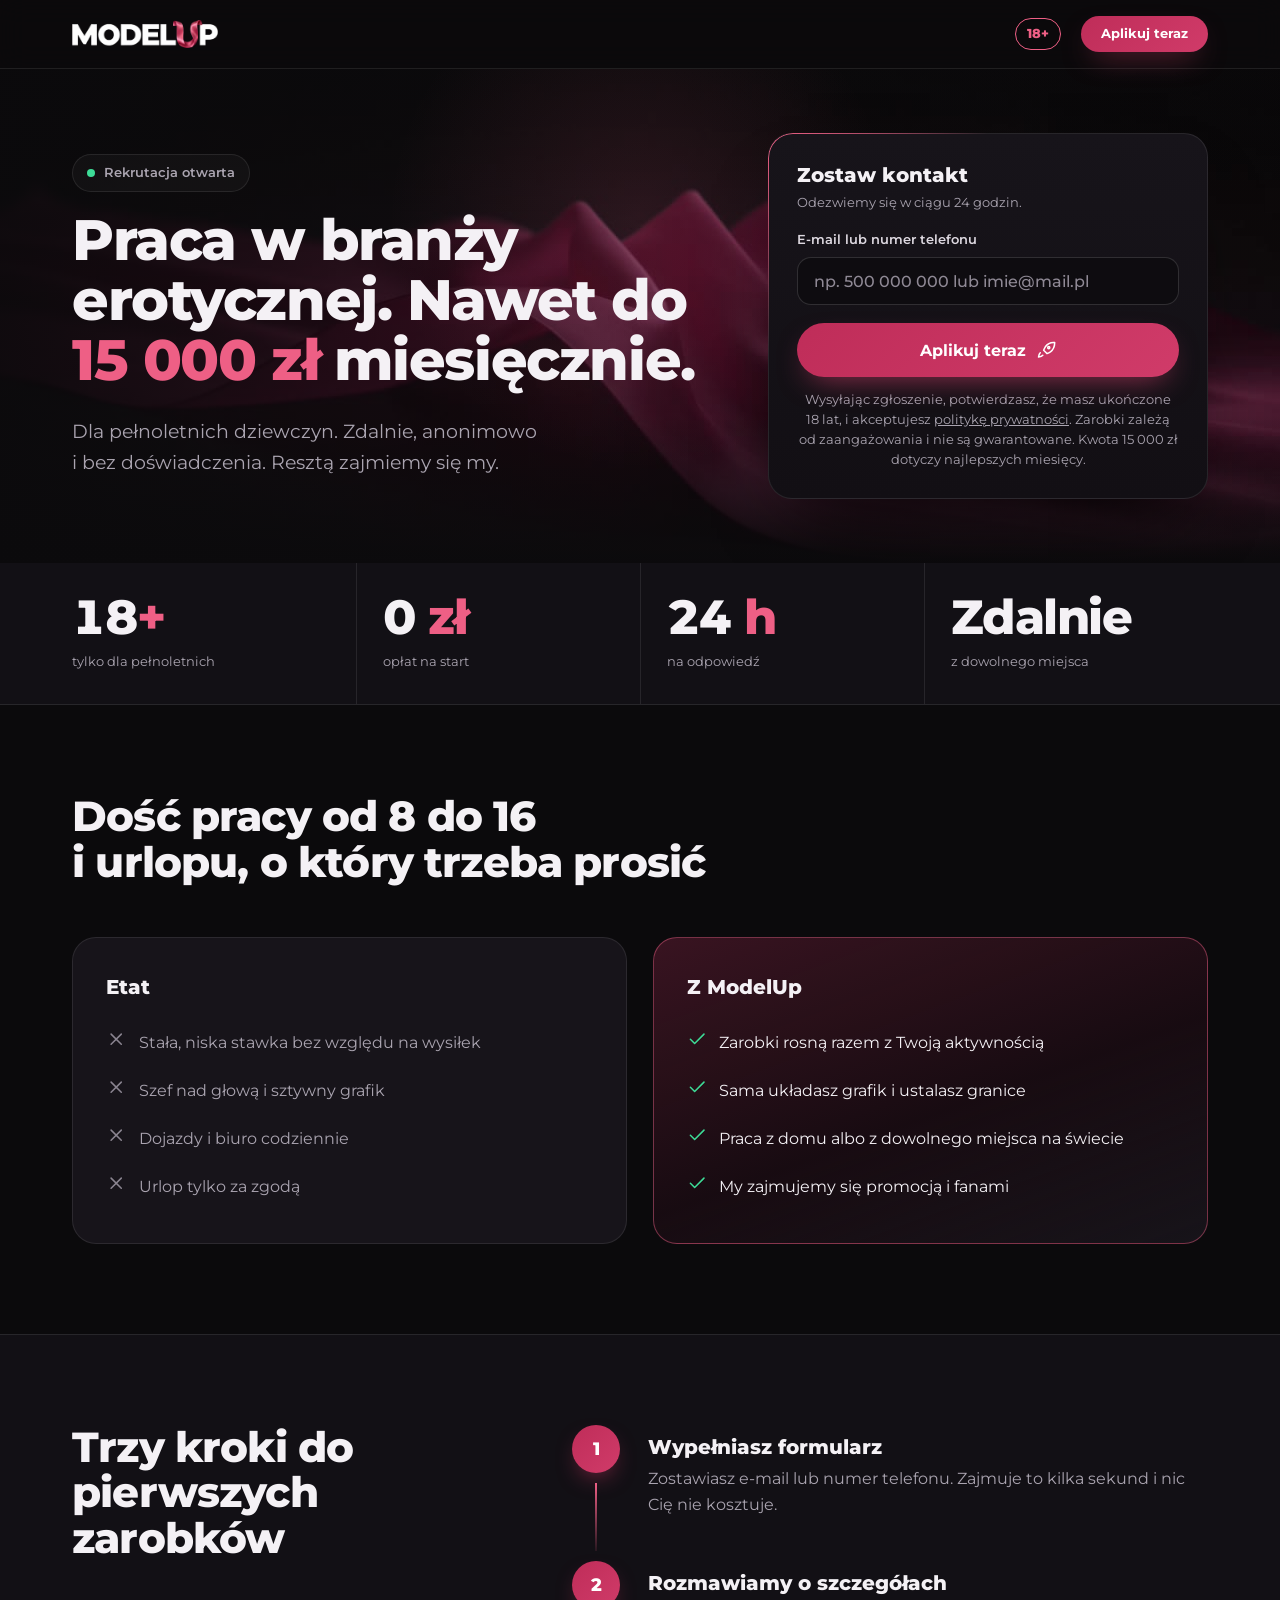
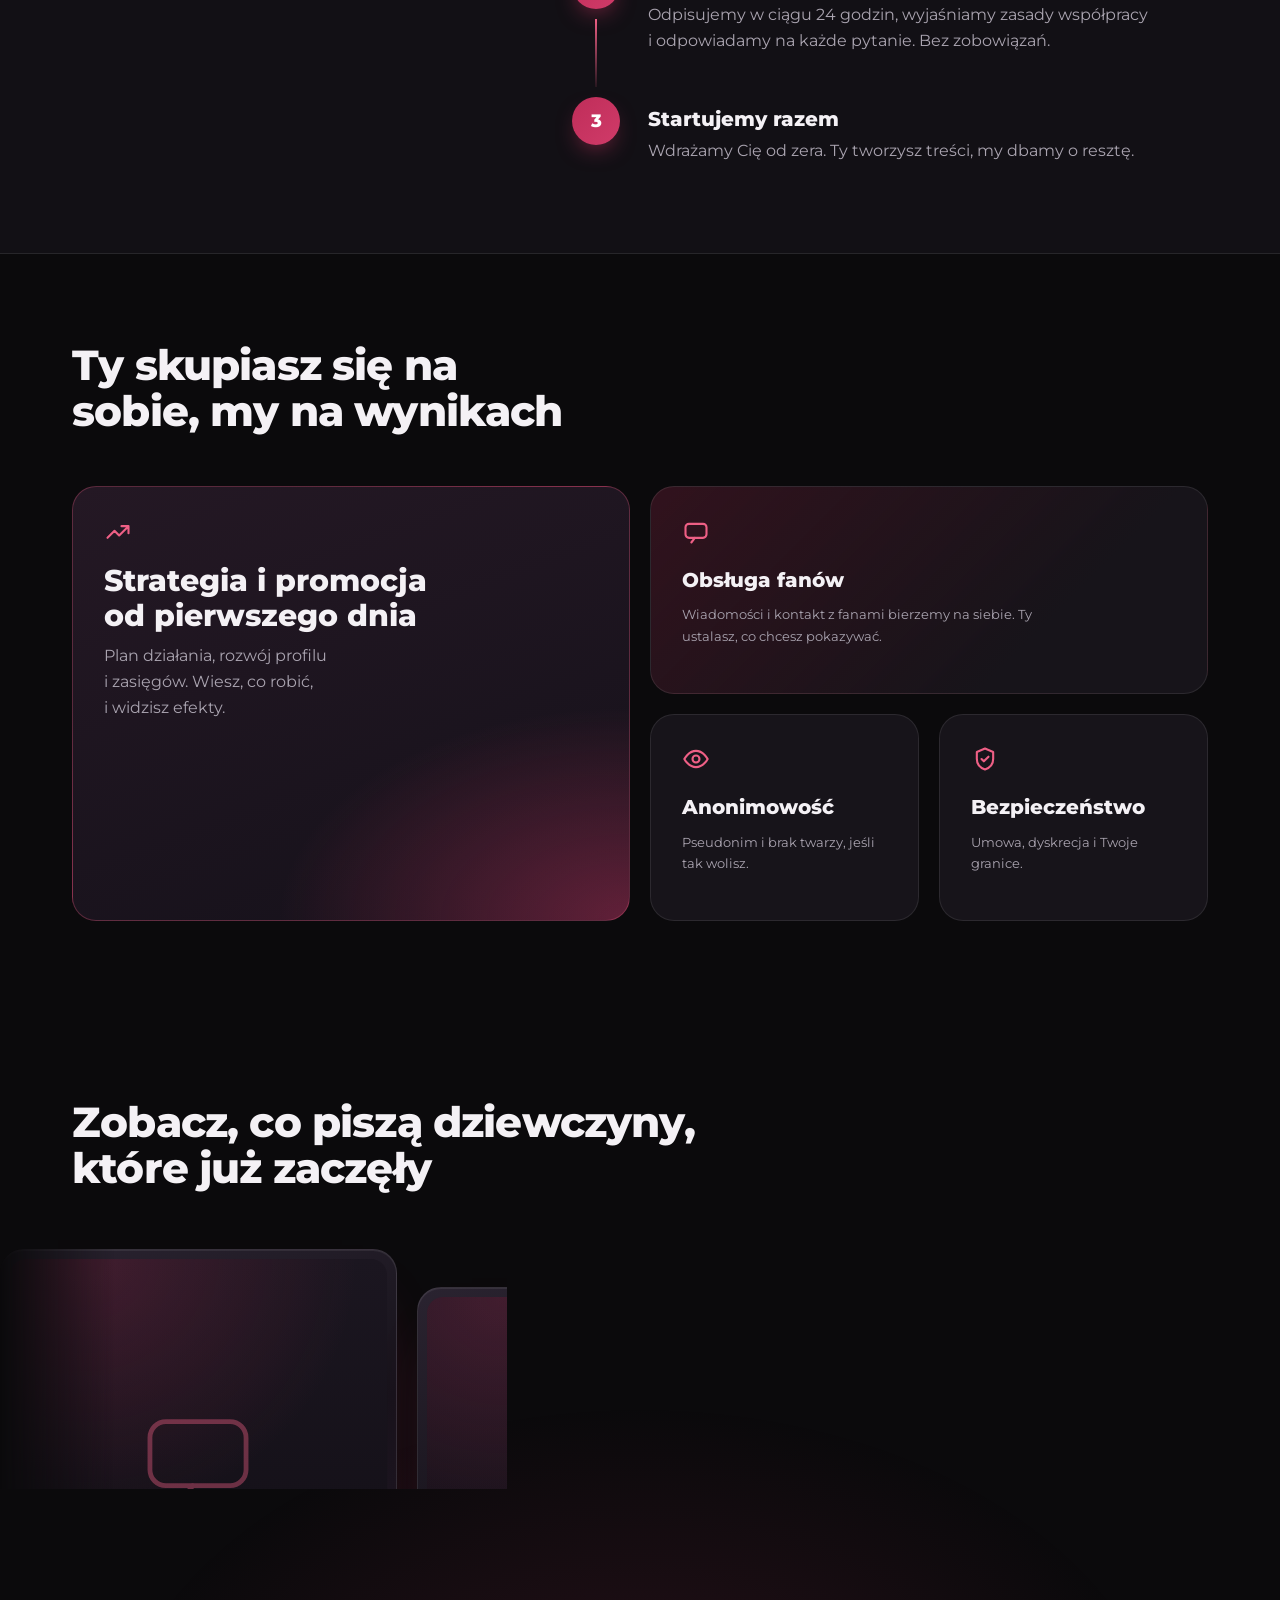
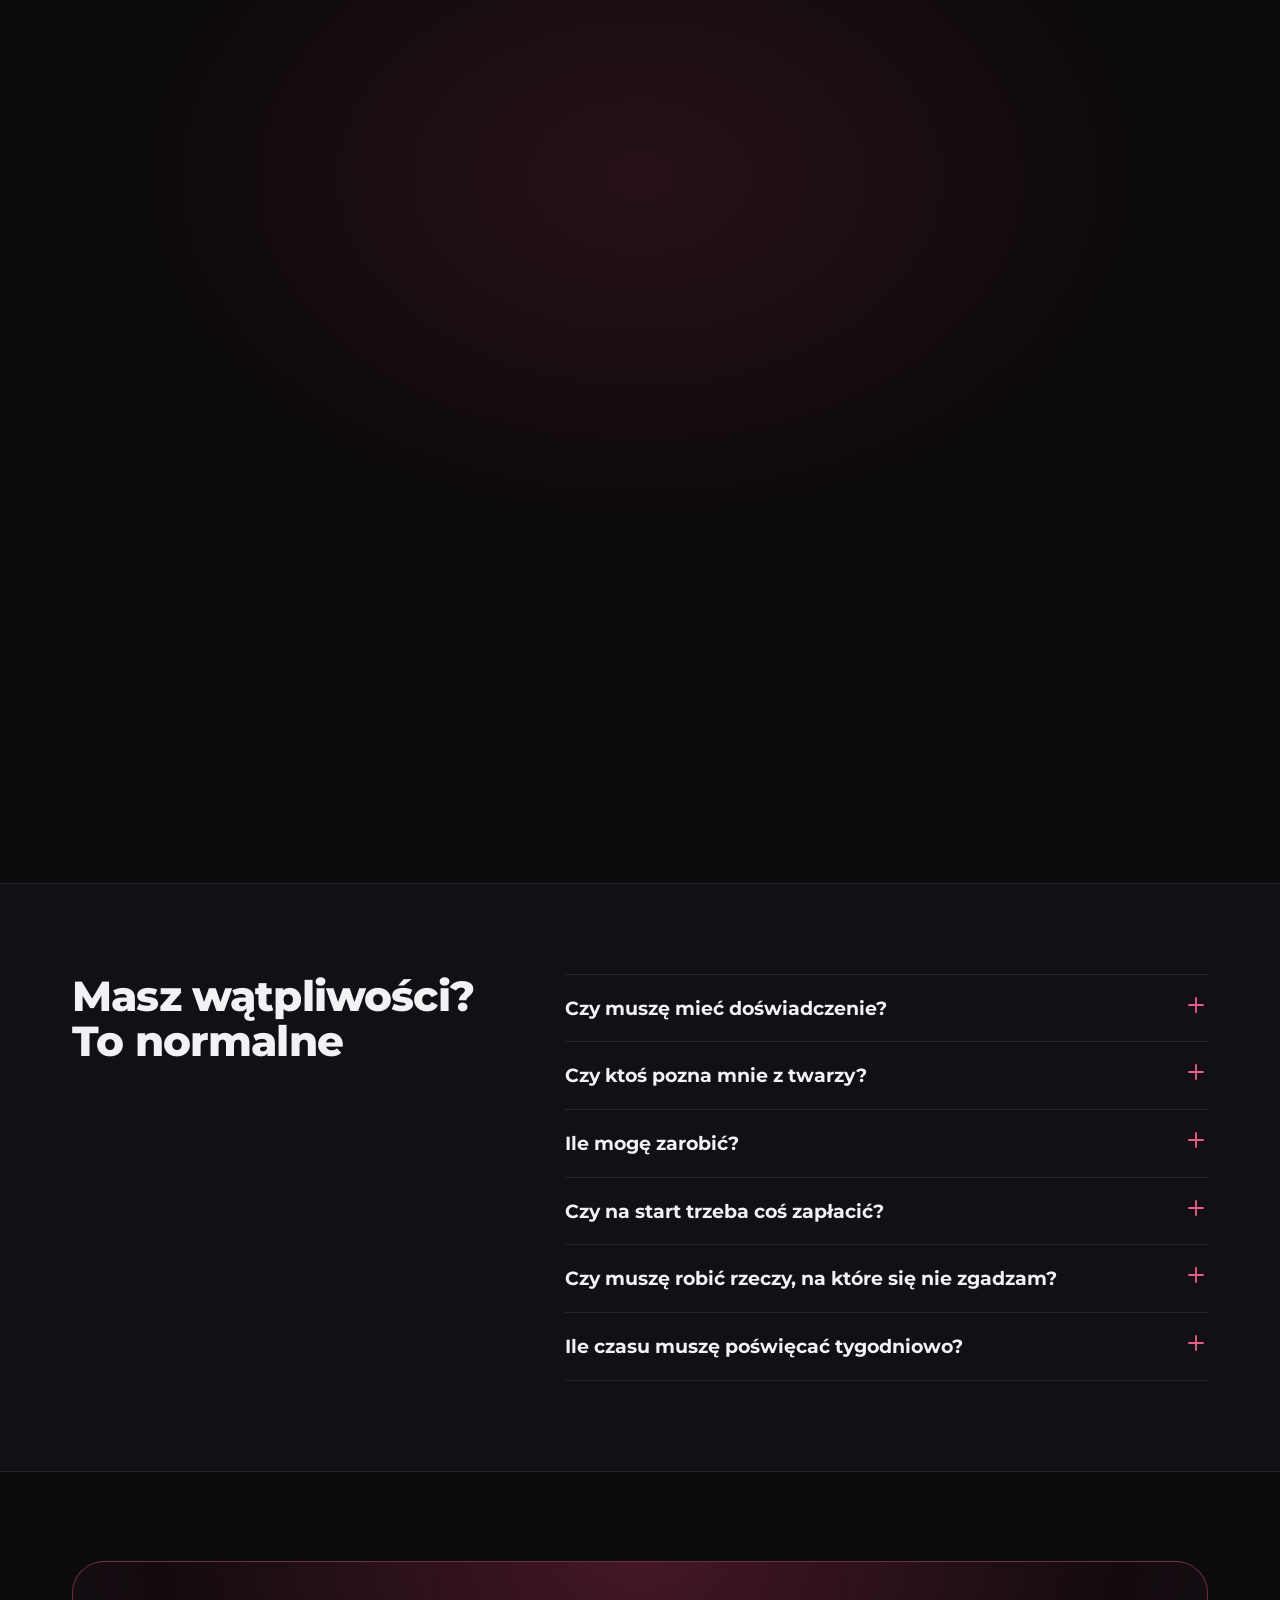
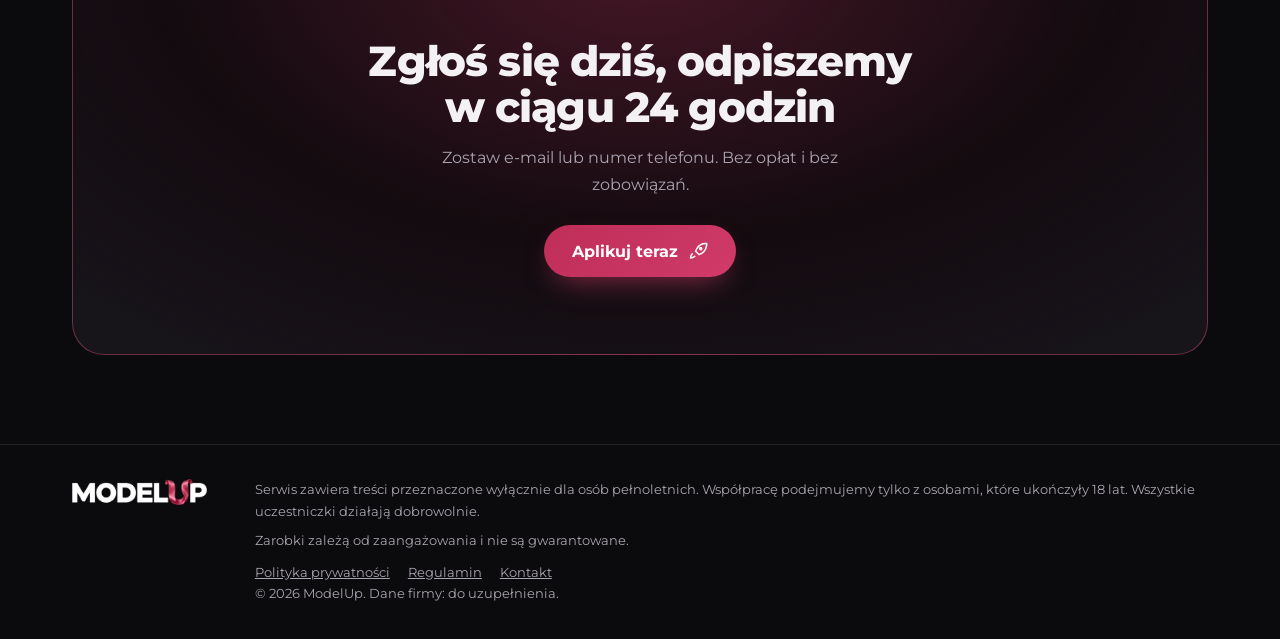
==== index.html @ a43f6d66 "Podgląd landing page ModelUp Co-Authored-By: Claude Sonnet 5.5 <noreply@anthropic.com>" ====
<!doctype html>
<html lang="pl">
<head>
<meta charset="utf-8">
<meta name="viewport" content="width=device-width, initial-scale=1">
<title>ModelUp | Praca w branży erotycznej, nawet do 15 000 zł miesięcznie</title>
<meta name="description" content="Praca w branży erotycznej dla pełnoletnich kobiet. Zdalnie, anonimowo, bez doświadczenia i bez opłat na start. Wypełnij krótki formularz.">
<meta name="robots" content="noindex">
<meta name="color-scheme" content="dark">
<link rel="preconnect" href="https://fonts.googleapis.com">
<link rel="preconnect" href="https://fonts.gstatic.com" crossorigin>
<link href="https://fonts.googleapis.com/css2?family=Montserrat:wght@400;500;600;700;800&display=swap" rel="stylesheet">
<style>
/* Design Read: landing dla kobiet 20-30 lat, ciemny premium, jeden akcent z logo (róż), natywny CSS.
   Dials: VARIANCE 7, MOTION 6, DENSITY 3. Skala promieni: karty 24, ekrany 16, pola 14, przyciski pill. */
:root{
  --bg:#0b0a0c;
  --bg-2:#121015;
  --card:#17141a;
  --line:rgba(255,255,255,.09);
  --text:#f4f1f5;
  --muted:#aaa4b0;
  --rose:#cc3563;
  --rose-2:#ee5f85;
  --btn-a:#bf2d59;
  --btn-b:#d03b69;
  --ok:#3ddc97;
  --gutter:32px;
  --max:1200px;
  --r-card:24px;
  --fs-h1:clamp(2rem,1rem + 3.2vw,3.7rem);
  --fs-h2:clamp(1.6rem,1.1rem + 1.9vw,2.6rem);
  --fs-h3:clamp(1.05rem,.95rem + .4vw,1.3rem);
  --fs-lead:clamp(1rem,.93rem + .35vw,1.2rem);
  --fs-body:clamp(.93rem,.9rem + .15vw,1.02rem);
  --fs-small:clamp(.78rem,.76rem + .1vw,.86rem);
}
@media(max-width:700px){:root{--gutter:16px}}
*{box-sizing:border-box;margin:0;padding:0}
html{scroll-behavior:smooth}
body{font-family:'Montserrat',system-ui,sans-serif;background:var(--bg);color:var(--text);font-size:var(--fs-body);line-height:1.6;-webkit-font-smoothing:antialiased}
img,svg{display:block;max-width:100%}
a{color:inherit}
.wrap{max-width:var(--max);margin:0 auto;padding-inline:var(--gutter)}
.ico{width:1.25em;height:1.25em;flex:none;stroke:currentColor;fill:none;stroke-width:1.8;stroke-linecap:round;stroke-linejoin:round}

/* nawigacja */
header{position:sticky;top:0;z-index:20;background:rgba(11,10,12,.82);backdrop-filter:blur(14px);-webkit-backdrop-filter:blur(14px);border-bottom:1px solid var(--line);transition:background .3s}
.nav{display:flex;align-items:center;justify-content:space-between;height:68px;gap:16px;transition:height .3s}
header.sm .nav{height:58px}
header.sm{background:rgba(11,10,12,.95)}
.logo img{height:clamp(26px,2.2vw,34px);width:auto}
.nav-r{display:flex;align-items:center;gap:20px}
.tag18{font-weight:800;font-size:var(--fs-small);border:1.5px solid var(--rose-2);color:var(--rose-2);border-radius:999px;padding:4px 11px}

/* przyciski */
.btn{position:relative;display:inline-flex;align-items:center;justify-content:center;gap:10px;white-space:nowrap;font:700 var(--fs-body)/1 'Montserrat',sans-serif;padding:16px 28px;border-radius:999px;border:0;cursor:pointer;text-decoration:none;color:#fff;background:linear-gradient(135deg,var(--btn-a),var(--btn-b));box-shadow:0 12px 30px -12px rgba(214,64,110,.7);transition:transform .2s,box-shadow .2s}
.btn:hover{box-shadow:0 16px 36px -12px rgba(214,64,110,.9)}
.btn:active{transform:scale(.98)}
.btn.sm{padding:11px 20px;font-size:var(--fs-small)}
.btn .ico{transition:transform .25s}
.btn:hover .ico{transform:translateX(4px)}

/* hero */
.hero{position:relative;overflow:hidden;padding-block:clamp(26px,3.4vw,52px) clamp(40px,5vw,72px);--mx:50%;--my:30%}
.hero::before{content:"";position:absolute;inset:-25% -10% auto auto;width:70vw;height:70vw;max-width:900px;max-height:900px;background:radial-gradient(closest-side,rgba(204,53,99,.26),transparent 70%);pointer-events:none;animation:drift 16s ease-in-out infinite alternate}
.spot{position:absolute;inset:0;pointer-events:none;background:radial-gradient(420px circle at var(--mx) var(--my),rgba(238,95,133,.12),transparent 60%)}
@keyframes drift{0%{transform:translate3d(0,0,0) scale(1)}100%{transform:translate3d(-6%,8%,0) scale(1.15)}}
.hero>.wrap{position:relative}
.pill{display:inline-flex;align-items:center;gap:9px;font-size:var(--fs-small);font-weight:600;padding:7px 14px;border:1px solid var(--line);background:rgba(255,255,255,.03);border-radius:999px;color:var(--muted);margin-bottom:18px}
.pill i{width:8px;height:8px;border-radius:50%;background:var(--ok);animation:pulse 1.8s ease-out infinite}
@keyframes pulse{0%{box-shadow:0 0 0 0 rgba(61,220,151,.55)}100%{box-shadow:0 0 0 12px rgba(61,220,151,0)}}
h1,h2{text-wrap:balance}
h1{font-size:var(--fs-h1);line-height:1.06;font-weight:800;letter-spacing:-.025em;max-width:19em}
h1 em{font-style:normal;color:var(--rose-2)}
.hero-grid{position:relative;display:grid;grid-template-columns:minmax(0,1fr) 440px;gap:clamp(24px,5vw,80px);align-items:center;margin-top:clamp(10px,1.6vw,24px)}
.hero-l{align-self:center;min-width:0}
.hero-l h1{margin:0 0 clamp(16px,2vw,26px)}
.hero-l h1 em{white-space:nowrap}
.lead{font-size:var(--fs-lead);color:var(--muted);max-width:26em}
/* tło wideo hero: plik assets/hero.mp4 (pętla, bez dźwięku). Bez pliku widać samą poświatę. */
.hero-bg{position:absolute;inset:0;z-index:0;overflow:hidden;pointer-events:none;background:url(assets/hero-poster.jpg) center/cover no-repeat}
.hero-bg video{position:absolute;inset:0;width:100%;height:100%;object-fit:cover;opacity:0;transition:opacity 1.2s ease}
.hero-bg video.on{opacity:.8}
.hero-bg::after{content:"";position:absolute;inset:0;background:linear-gradient(90deg,rgba(11,10,12,.92) 0%,rgba(11,10,12,.55) 45%,rgba(11,10,12,.15) 100%),linear-gradient(180deg,rgba(11,10,12,.5),transparent 25%,transparent 70%,var(--bg))}
.spot{z-index:0}

/* formularz */
.form{position:relative;background:linear-gradient(180deg,var(--card),#120f14);border:1px solid var(--line);border-radius:var(--r-card);padding:clamp(20px,2.2vw,30px);box-shadow:0 40px 80px -40px rgba(0,0,0,.9)}
.form::before{content:"";position:absolute;inset:-1px;border-radius:calc(var(--r-card) + 1px);padding:1px;background:conic-gradient(from var(--a,0deg),transparent 0 72%,var(--rose-2) 86%,transparent 100%);-webkit-mask:linear-gradient(#000 0 0) content-box,linear-gradient(#000 0 0);-webkit-mask-composite:xor;mask-composite:exclude;animation:spin 7s linear infinite;pointer-events:none}
@property --a{syntax:"<angle>";inherits:false;initial-value:0deg}
@keyframes spin{to{--a:360deg}}
.form h2{font-size:var(--fs-h3);font-weight:800;line-height:1.25}
.form p.sub{color:var(--muted);font-size:var(--fs-small);margin:4px 0 16px}
.field{margin-bottom:12px}
.field label{display:block;font-size:var(--fs-small);font-weight:600;margin-bottom:6px;color:#ddd8e0}
.field input,.field select{width:100%;font:500 var(--fs-body) 'Montserrat',sans-serif;color:var(--text);background:#0e0c10;border:1px solid rgba(255,255,255,.14);border-radius:14px;padding:13px 16px;outline:none;transition:border-color .15s,box-shadow .15s}
.field input::placeholder{color:#8f8995}
.field input:focus,.field select:focus{border-color:var(--rose-2);box-shadow:0 0 0 4px rgba(238,95,133,.2)}
.row2{display:grid;grid-template-columns:1.5fr 1fr;gap:12px}
.check{display:flex;gap:10px;align-items:flex-start;font-size:var(--fs-small);color:var(--muted);margin:4px 0 10px;line-height:1.5}
.check input{margin-top:3px;accent-color:var(--rose);width:17px;height:17px;flex:none}
.form .btn{width:100%;padding:17px;margin-top:6px;animation:ring 2.4s ease-out infinite}
@keyframes ring{0%{box-shadow:0 12px 30px -12px rgba(214,64,110,.7),0 0 0 0 rgba(204,53,99,.55)}70%,100%{box-shadow:0 12px 30px -12px rgba(214,64,110,.7),0 0 0 16px rgba(204,53,99,0)}}
.form .note{font-size:var(--fs-small);color:var(--muted);margin-top:12px;text-align:center;line-height:1.5}
.form .note a{text-decoration:underline}
.ok{display:none;text-align:center;padding:30px 6px}
.ok.show{animation:pop .6s cubic-bezier(.3,1.5,.5,1)}
@keyframes pop{from{opacity:0;transform:scale(.8)}to{opacity:1;transform:none}}
.ok .circ{width:64px;height:64px;border-radius:50%;background:rgba(61,220,151,.14);color:var(--ok);display:grid;place-items:center;margin:0 auto 16px;animation:okring 1.6s ease-out infinite}
@keyframes okring{0%{box-shadow:0 0 0 0 rgba(61,220,151,.5)}100%{box-shadow:0 0 0 22px rgba(61,220,151,0)}}
.ok .circ .ico{width:30px;height:30px}
.err{color:#ff94ad;font-size:var(--fs-small);margin-top:4px;display:none}
.field.bad input,.field.bad select{border-color:#ff5d82}
.field.bad .err{display:block}

/* sekcje */
section{padding-block:clamp(52px,7vw,108px)}
h2.t{font-size:var(--fs-h2);line-height:1.1;font-weight:800;letter-spacing:-.02em;max-width:18em}
.head{margin-bottom:clamp(28px,4vw,52px)}
.alt{background:var(--bg-2);border-block:1px solid var(--line)}

.stats{border-bottom:1px solid var(--line);background:var(--bg-2)}
.stats .wrap{display:grid;grid-template-columns:repeat(4,1fr)}
.stat{padding:clamp(20px,2.4vw,32px) clamp(14px,2vw,32px);border-left:1px solid var(--line)}
.stat:first-child{border-left:0;padding-left:0}
.stat b{display:block;font-size:clamp(2rem,1.4rem + 2vw,3.4rem);font-weight:800;line-height:1;letter-spacing:-.03em;color:var(--text);font-variant-numeric:tabular-nums}
.stat b .u{color:var(--rose-2)}
.stat b span{font:inherit;color:inherit}
.stat > span{display:block;margin-top:10px;font-size:var(--fs-small);color:var(--muted)}

/* etat vs ModelUp */
.vs{display:grid;grid-template-columns:1fr 1fr;gap:clamp(14px,2vw,28px)}
.col{border-radius:var(--r-card);padding:clamp(22px,2.6vw,38px);border:1px solid var(--line);background:var(--card);transition:transform .35s cubic-bezier(.2,.7,.2,1)}
.col:hover{transform:translateY(-5px)}
.col.hl{background:linear-gradient(160deg,rgba(204,53,99,.24),rgba(120,25,60,.12) 55%,var(--card));border-color:rgba(238,95,133,.45)}
.col h3{font-size:var(--fs-h3);font-weight:800;margin-bottom:14px}
.col li{list-style:none;display:flex;gap:12px;align-items:flex-start;padding:11px 0}
.col .no{color:#8a8490}
.col .yes{color:var(--ok)}
.col.dim li{color:var(--muted)}

/* kroki: numery w kółkach połączone linią */
.steps-wrap{display:grid;grid-template-columns:.8fr 1.2fr;gap:clamp(24px,6vw,96px);align-items:start}
.steps-wrap .head{position:sticky;top:110px;margin:0}
.steps{display:flex;flex-direction:column;gap:clamp(30px,3.4vw,48px)}
.step{position:relative;display:grid;grid-template-columns:48px 1fr;gap:clamp(16px,2.4vw,28px);align-items:start}
.step:not(:last-child)::after{content:"";position:absolute;left:23px;top:58px;bottom:calc(-1 * clamp(30px,3.4vw,48px) + 10px);width:2px;background:linear-gradient(var(--rose-2),rgba(238,95,133,.1))}
.step .n{width:48px;height:48px;border-radius:50%;display:grid;place-items:center;font-size:1.15rem;font-weight:800;color:#fff;background:linear-gradient(135deg,var(--btn-a),var(--btn-b));box-shadow:0 10px 24px -10px rgba(204,53,99,.8)}
.step h3{font-size:var(--fs-h3);font-weight:800;margin:10px 0 6px;line-height:1.2}
.step p{color:var(--muted);max-width:34em}

/* korzyści: bento z 4 komórkami */
.bento{display:grid;grid-template-columns:repeat(12,1fr);gap:clamp(12px,1.6vw,20px)}
.cell{position:relative;overflow:hidden;border-radius:var(--r-card);border:1px solid var(--line);background:var(--card);padding:clamp(22px,2.4vw,34px);display:flex;flex-direction:column;gap:8px;transition:transform .35s cubic-bezier(.2,.7,.2,1),border-color .35s,box-shadow .35s}
.cell:hover{transform:translateY(-6px);border-color:rgba(238,95,133,.5);box-shadow:0 26px 50px -28px rgba(204,53,99,.55)}
.cell .ico{width:28px;height:28px;color:var(--rose-2);margin-bottom:10px}
.cell h3{font-size:var(--fs-h3);font-weight:800}
.cell p{color:var(--muted);font-size:var(--fs-small);max-width:30em}
.cell.a{grid-column:1 / span 6;grid-row:span 2;min-height:clamp(300px,34vw,440px);background:radial-gradient(90% 70% at 100% 100%,rgba(204,53,99,.42),transparent 70%),linear-gradient(160deg,#241824,#15111a);border-color:rgba(238,95,133,.3)}
.cell.a h3{font-size:clamp(1.4rem,1.1rem + 1vw,2.1rem);line-height:1.15;max-width:11em}
.cell.a p{font-size:var(--fs-body);max-width:17em}
.cell.b{grid-column:7 / span 6;background:linear-gradient(135deg,rgba(204,53,99,.2),var(--card) 70%)}
.cell.c{grid-column:7 / span 3}
.cell.d{grid-column:10 / span 3}

/* opinie: dwie karuzele na pełną szerokość */
.proof{position:relative;padding-inline:0;overflow:hidden}
.proof::before{content:"";position:absolute;left:50%;top:52%;width:min(120vw,1500px);height:70%;transform:translate(-50%,-50%);background:radial-gradient(closest-side,rgba(204,53,99,.15),transparent 72%);pointer-events:none}
.proof .head{position:relative;margin-bottom:clamp(24px,3.5vw,48px)}
.car{position:relative;overflow:hidden;padding-block:12px clamp(48px,4vw,64px);-webkit-mask-image:linear-gradient(90deg,transparent,#000 9%,#000 91%,transparent);mask-image:linear-gradient(90deg,transparent,#000 9%,#000 91%,transparent)}
.car + .car{margin-top:calc(-1 * clamp(28px,3vw,44px))}
.car-trk{display:flex;align-items:flex-start;width:max-content;animation:carL var(--dur,60s) linear infinite}
.car.rev .car-trk{animation-name:carR}
.car:hover .car-trk{animation-play-state:paused}
@keyframes carL{to{transform:translateX(-50%)}}
@keyframes carR{from{transform:translateX(-50%)}to{transform:translateX(0)}}
.shot{flex:none;width:clamp(260px,31vw,540px);aspect-ratio:4/5;margin-right:clamp(14px,1.6vw,26px);padding:clamp(7px,.7vw,11px);border-radius:var(--r-card);background:linear-gradient(160deg,#2a2330,#17131b 45%,#221a27);border:1px solid rgba(255,255,255,.1);box-shadow:0 30px 60px -34px rgba(204,53,99,.45),inset 0 1px 0 rgba(255,255,255,.07);transition:transform .45s cubic-bezier(.2,.7,.2,1),box-shadow .45s,border-color .45s}
.shot:nth-child(even){margin-top:clamp(22px,3vw,48px)}
.shot:nth-child(3n+2){aspect-ratio:5/6}
.shot:hover{transform:translateY(-10px);border-color:rgba(238,95,133,.55);box-shadow:0 40px 70px -34px rgba(204,53,99,.7),inset 0 1px 0 rgba(255,255,255,.1)}
.scr{position:relative;width:100%;height:100%;border-radius:16px;overflow:hidden;background:#0e0c10}
.scr img{width:100%;height:100%;object-fit:cover;object-position:top center}
.ph{background:radial-gradient(120% 90% at 20% 0%,rgba(204,53,99,.22),transparent 60%),linear-gradient(180deg,#1b1620,#100d13);display:flex;align-items:flex-end;justify-content:center;padding:clamp(14px,1.6vw,22px)}
.ph .rb{position:absolute;left:50%;top:42%;width:34%;max-width:170px;aspect-ratio:1;height:auto;transform:translate(-50%,-50%);fill:none;stroke:var(--rose-2);stroke-width:.9;stroke-linecap:round;stroke-linejoin:round;opacity:.4;transition:transform .6s cubic-bezier(.2,.7,.2,1),opacity .5s}
.shot:hover .rb{transform:translate(-50%,-52%) scale(1.08);opacity:.75}
.ph .lbl{position:relative;font-size:var(--fs-small);font-weight:600;color:#cfc8d4;background:rgba(11,10,12,.55);backdrop-filter:blur(10px);-webkit-backdrop-filter:blur(10px);border:1px solid rgba(255,255,255,.12);border-radius:999px;padding:9px 16px}
@media(prefers-reduced-transparency:reduce){.ph .lbl{backdrop-filter:none;-webkit-backdrop-filter:none;background:#17131b}}

/* FAQ */
.faq{display:grid;grid-template-columns:.8fr 1.2fr;gap:clamp(24px,5vw,80px);align-items:start}
.faq .head{margin:0;position:sticky;top:110px}
details{border-top:1px solid var(--line);padding:18px 0;transition:background .25s}
details:last-child{border-bottom:1px solid var(--line)}
details[open]{background:linear-gradient(90deg,rgba(204,53,99,.08),transparent)}
summary{cursor:pointer;list-style:none;display:flex;justify-content:space-between;gap:16px;font-weight:700;font-size:var(--fs-lead);transition:color .2s}
summary::-webkit-details-marker{display:none}
summary:hover{color:var(--rose-2)}
summary .ico{transition:transform .2s;color:var(--rose-2)}
details[open] summary .ico{transform:rotate(45deg)}
details p{color:var(--muted);margin-top:10px;max-width:42em;animation:fadeDown .4s ease}
@keyframes fadeDown{from{opacity:0;transform:translateY(-8px)}to{opacity:1;transform:none}}

/* CTA końcowe */
.cta .box{border-radius:32px;border:1px solid rgba(238,95,133,.4);background:radial-gradient(70% 120% at 50% 0%,rgba(204,53,99,.3),rgba(120,25,60,.08) 60%,var(--card));padding:clamp(34px,6vw,84px) clamp(18px,4vw,60px);text-align:center}
.cta h2{font-size:var(--fs-h2);font-weight:800;line-height:1.1;letter-spacing:-.02em;max-width:20em;margin:0 auto 14px}
.cta p{color:var(--muted);max-width:30em;margin:0 auto 28px}

footer{border-top:1px solid var(--line);padding-block:34px;color:var(--muted);font-size:var(--fs-small)}
footer .wrap{display:grid;grid-template-columns:auto 1fr;gap:20px 48px;align-items:start}
footer img{height:26px;width:auto}
footer p+p{margin-top:8px}
footer nav{display:flex;gap:18px;flex-wrap:wrap;margin-top:10px}

.mcta{display:none}
.progress{position:fixed;inset:0 0 auto 0;height:3px;z-index:60;background:linear-gradient(90deg,var(--btn-a),var(--rose-2));transform-origin:0 50%;transform:scaleX(0);pointer-events:none}

/* wejścia przy przewijaniu (tylko gdy działa JS) */
.js .rv{opacity:0;transform:translateY(30px);filter:blur(6px);transition:opacity .9s cubic-bezier(.2,.7,.2,1),transform .9s cubic-bezier(.2,.7,.2,1),filter .9s cubic-bezier(.2,.7,.2,1);transition-delay:var(--d,0s)}
.js .rv.in{opacity:1;transform:none;filter:none}
.js .rv.from-r{transform:translateX(48px)}
.js .rv.from-r.in{transform:none}

/* responsywność */
@media(max-width:1060px){
  .hero-grid{grid-template-columns:1fr 400px}
}
@media(max-width:960px){
  .stat:nth-child(3){border-left:0;padding-left:0}
  .hero-grid,.faq,.steps-wrap{grid-template-columns:1fr}
  .steps-wrap .head,.faq .head{position:static}
  .stats .wrap{grid-template-columns:1fr 1fr}
  .bento{grid-template-columns:1fr 1fr}
  .cell.a{grid-column:1 / -1;grid-row:auto}
  .cell.b{grid-column:1 / -1}
  .cell.c,.cell.d{grid-column:auto}
}
@media(max-width:700px){
  .vs,.bento,.row2{grid-template-columns:1fr}
  .cell.c,.cell.d{grid-column:1 / -1}
  .nav-r .btn{display:none}
  footer .wrap{grid-template-columns:1fr}
  .shot{width:78vw}
  .car{-webkit-mask-image:none;mask-image:none}
  .mcta{display:block;position:fixed;inset:auto 0 0 0;z-index:30;padding:10px 16px calc(10px + env(safe-area-inset-bottom));background:rgba(11,10,12,.92);backdrop-filter:blur(12px);-webkit-backdrop-filter:blur(12px);border-top:1px solid var(--line)}
  .mcta .btn{width:100%}
  body{padding-bottom:78px}
}
@media(prefers-reduced-motion:reduce){
  .car{overflow-x:auto}
  *,*::before,*::after{animation:none!important;transition:none!important;scroll-behavior:auto!important}
  .js .rv{opacity:1!important;transform:none!important;filter:none!important}
}
</style>
<script>document.documentElement.classList.add('js')</script>
</head>
<body>

<svg width="0" height="0" style="position:absolute" aria-hidden="true">
  <symbol id="i-check" viewBox="0 0 24 24"><path d="M20 6 9 17l-5-5"/></symbol>
  <symbol id="i-x" viewBox="0 0 24 24"><path d="M18 6 6 18M6 6l12 12"/></symbol>
  <symbol id="i-plus" viewBox="0 0 24 24"><path d="M12 5v14M5 12h14"/></symbol>
  <symbol id="i-rocket" viewBox="0 0 24 24"><path d="M5 15c-1.5 1.3-2 5-2 5s3.7-.5 5-2M12 15l-3-3a22 22 0 0 1 2-4 12 12 0 0 1 11-5c0 3-1 8-5 11a22 22 0 0 1-4 2z"/><circle cx="15" cy="9" r="1.2"/></symbol>
  <symbol id="i-trend" viewBox="0 0 24 24"><path d="M3 17l6-6 4 4 8-8M15 7h6v6"/></symbol>
  <symbol id="i-msg" viewBox="0 0 24 24"><rect x="3" y="5" width="18" height="12" rx="3"/><path d="M8 21l3-4"/></symbol>
  <symbol id="i-shield" viewBox="0 0 24 24"><path d="M12 3 5 6v6c0 4.4 3 7.6 7 9 4-1.4 7-4.6 7-9V6z"/><path d="m9 12 2 2 4-4"/></symbol>
  <symbol id="i-eye" viewBox="0 0 24 24"><path d="M2 12s3.6-7 10-7 10 7 10 7-3.6 7-10 7S2 12 2 12z"/><circle cx="12" cy="12" r="3"/></symbol>
</svg>

<div class="progress" id="progress"></div>
<header id="hdr">
  <div class="wrap nav">
    <a class="logo" href="#top" aria-label="ModelUp"><img src="assets/logo-modelup.png" alt="ModelUp" width="140" height="27"></a>
    <div class="nav-r">
      <span class="tag18">18+</span>
      <a class="btn sm" href="#aplikuj">Aplikuj teraz</a>
    </div>
  </div>
</header>

<main id="top">

<!-- HERO -->
<div class="hero" id="hero">
  <div class="hero-bg" aria-hidden="true"><video id="heroVid" muted loop playsinline preload="auto" poster="assets/hero-poster.jpg"><source src="assets/hero.mp4" type="video/mp4"></video></div>
  <div class="spot" aria-hidden="true"></div>
  <div class="wrap hero-grid">
    <div class="hero-l">
      <span class="pill"><i></i>Rekrutacja otwarta</span>
      <h1>Praca w branży erotycznej. Nawet do <em>15 000 zł</em> miesięcznie.</h1>
      <p class="lead">Dla pełnoletnich dziewczyn. Zdalnie, anonimowo i bez doświadczenia. Resztą zajmiemy się my.</p>
    </div>

    <form class="form" id="aplikuj" novalidate>
      <div id="formBody">
        <h2>Zostaw kontakt</h2>
        <p class="sub">Odezwiemy się w ciągu 24 godzin.</p>
        <div class="field"><label for="kontakt">E-mail lub numer telefonu</label><input id="kontakt" name="kontakt" autocomplete="email" placeholder="np. 500 000 000 lub imie@mail.pl"><div class="err">Podaj poprawny e-mail lub numer telefonu</div></div>
        <input type="text" name="firma" tabindex="-1" autocomplete="off" style="position:absolute;left:-9999px" aria-hidden="true">
        <button class="btn" type="submit">Aplikuj teraz<svg class="ico"><use href="#i-rocket"/></svg></button>
        <p class="note">Wysyłając zgłoszenie, potwierdzasz, że masz ukończone 18 lat, i akceptujesz <a href="#">politykę prywatności</a>. Zarobki zależą od zaangażowania i nie są gwarantowane. Kwota 15 000 zł dotyczy najlepszych miesięcy.</p>
      </div>
      <div class="ok" id="formOk">
        <div class="circ"><svg class="ico"><use href="#i-check"/></svg></div>
        <h2>Zgłoszenie wysłane</h2>
        <p class="sub" style="margin-top:10px">Odezwiemy się w ciągu 24 godzin i opowiemy o szczegółach. Do tego czasu nic nie musisz robić.</p>
      </div>
    </form>
  </div>
</div>

<!-- FAKTY -->
<div class="stats">
  <div class="wrap">
    <div class="stat"><b><span data-to="18">18</span><span class="u">+</span></b><span>tylko dla pełnoletnich</span></div>
    <div class="stat"><b><span data-to="0">0</span> <span class="u">zł</span></b><span>opłat na start</span></div>
    <div class="stat"><b><span data-to="24">24</span> <span class="u">h</span></b><span>na odpowiedź</span></div>
    <div class="stat"><b>Zdalnie</b><span>z dowolnego miejsca</span></div>
  </div>
</div>

<!-- ETAT VS MODELUP -->
<section>
  <div class="wrap">
    <div class="head"><h2 class="t">Dość pracy od 8 do 16 i urlopu, o który trzeba prosić</h2></div>
    <div class="vs">
      <div class="col dim">
        <h3>Etat</h3>
        <ul>
          <li><svg class="ico no"><use href="#i-x"/></svg>Stała, niska stawka bez względu na wysiłek</li>
          <li><svg class="ico no"><use href="#i-x"/></svg>Szef nad głową i sztywny grafik</li>
          <li><svg class="ico no"><use href="#i-x"/></svg>Dojazdy i biuro codziennie</li>
          <li><svg class="ico no"><use href="#i-x"/></svg>Urlop tylko za zgodą</li>
        </ul>
      </div>
      <div class="col hl">
        <h3>Z ModelUp</h3>
        <ul>
          <li><svg class="ico yes"><use href="#i-check"/></svg>Zarobki rosną razem z Twoją aktywnością</li>
          <li><svg class="ico yes"><use href="#i-check"/></svg>Sama układasz grafik i ustalasz granice</li>
          <li><svg class="ico yes"><use href="#i-check"/></svg>Praca z domu albo z dowolnego miejsca na świecie</li>
          <li><svg class="ico yes"><use href="#i-check"/></svg>My zajmujemy się promocją i fanami</li>
        </ul>
      </div>
    </div>
  </div>
</section>

<!-- JAK TO DZIAŁA -->
<section class="alt">
  <div class="wrap steps-wrap">
    <div class="head"><h2 class="t">Trzy kroki do pierwszych zarobków</h2></div>
    <div class="steps">
      <div class="step"><span class="n">1</span><div><h3>Wypełniasz formularz</h3><p>Zostawiasz e-mail lub numer telefonu. Zajmuje to kilka sekund i nic Cię nie kosztuje.</p></div></div>
      <div class="step"><span class="n">2</span><div><h3>Rozmawiamy o szczegółach</h3><p>Odpisujemy w ciągu 24 godzin, wyjaśniamy zasady współpracy i odpowiadamy na każde pytanie. Bez zobowiązań.</p></div></div>
      <div class="step"><span class="n">3</span><div><h3>Startujemy razem</h3><p>Wdrażamy Cię od zera. Ty tworzysz treści, my dbamy o resztę.</p></div></div>
    </div>
  </div>
</section>

<!-- CO DOSTAJESZ -->
<section>
  <div class="wrap">
    <div class="head"><h2 class="t">Ty skupiasz się na sobie, my na wynikach</h2></div>
    <div class="bento">
      <div class="cell a"><svg class="ico"><use href="#i-trend"/></svg><h3>Strategia i promocja od pierwszego dnia</h3><p>Plan działania, rozwój profilu i zasięgów. Wiesz, co robić, i widzisz efekty.</p></div>
      <div class="cell b"><svg class="ico"><use href="#i-msg"/></svg><h3>Obsługa fanów</h3><p>Wiadomości i kontakt z fanami bierzemy na siebie. Ty ustalasz, co chcesz pokazywać.</p></div>
      <div class="cell c"><svg class="ico"><use href="#i-eye"/></svg><h3>Anonimowość</h3><p>Pseudonim i brak twarzy, jeśli tak wolisz.</p></div>
      <div class="cell d"><svg class="ico"><use href="#i-shield"/></svg><h3>Bezpieczeństwo</h3><p>Umowa, dyskrecja i Twoje granice.</p></div>
    </div>
  </div>
</section>

<!-- OPINIE: dwie karuzele na pełną szerokość.
     Prawdziwe screeny: wrzuć do assets/opinie/ i w każdym kafelku zamień <div class="scr ph">...</div> na
     <div class="scr"><img src="assets/opinie/opinia-01.jpg" alt="Opinia dziewczyny współpracującej z ModelUp" loading="lazy"></div>
     Edytujesz jedną kopię listy w rzędzie, JS sam powiela ją do pętli. -->
<section class="proof" id="opinie">
  <div class="wrap head">
    <h2 class="t">Zobacz, co piszą dziewczyny, które już zaczęły</h2>
  </div>

  <div class="car" style="--dur:70s" aria-label="Opinie, rząd 1">
    <div class="car-trk">
      <figure class="shot"><div class="scr ph"><svg class="rb" aria-hidden="true"><use href="#i-msg"/></svg><span class="lbl">Tu trafi screen opinii 01</span></div></figure>
      <figure class="shot"><div class="scr ph"><svg class="rb" aria-hidden="true"><use href="#i-msg"/></svg><span class="lbl">Tu trafi screen opinii 02</span></div></figure>
      <figure class="shot"><div class="scr ph"><svg class="rb" aria-hidden="true"><use href="#i-msg"/></svg><span class="lbl">Tu trafi screen opinii 03</span></div></figure>
      <figure class="shot"><div class="scr ph"><svg class="rb" aria-hidden="true"><use href="#i-msg"/></svg><span class="lbl">Tu trafi screen opinii 04</span></div></figure>
      <figure class="shot"><div class="scr ph"><svg class="rb" aria-hidden="true"><use href="#i-msg"/></svg><span class="lbl">Tu trafi screen opinii 05</span></div></figure>
      <figure class="shot"><div class="scr ph"><svg class="rb" aria-hidden="true"><use href="#i-msg"/></svg><span class="lbl">Tu trafi screen opinii 06</span></div></figure>
    </div>
  </div>

  <div class="car rev" style="--dur:80s" aria-label="Opinie, rząd 2">
    <div class="car-trk">
      <figure class="shot"><div class="scr ph"><svg class="rb" aria-hidden="true"><use href="#i-msg"/></svg><span class="lbl">Tu trafi screen opinii 07</span></div></figure>
      <figure class="shot"><div class="scr ph"><svg class="rb" aria-hidden="true"><use href="#i-msg"/></svg><span class="lbl">Tu trafi screen opinii 08</span></div></figure>
      <figure class="shot"><div class="scr ph"><svg class="rb" aria-hidden="true"><use href="#i-msg"/></svg><span class="lbl">Tu trafi screen opinii 09</span></div></figure>
      <figure class="shot"><div class="scr ph"><svg class="rb" aria-hidden="true"><use href="#i-msg"/></svg><span class="lbl">Tu trafi screen opinii 10</span></div></figure>
      <figure class="shot"><div class="scr ph"><svg class="rb" aria-hidden="true"><use href="#i-msg"/></svg><span class="lbl">Tu trafi screen opinii 11</span></div></figure>
      <figure class="shot"><div class="scr ph"><svg class="rb" aria-hidden="true"><use href="#i-msg"/></svg><span class="lbl">Tu trafi screen opinii 12</span></div></figure>
    </div>
  </div>
</section>

<!-- FAQ -->
<section class="alt">
  <div class="wrap faq">
    <div class="head"><h2 class="t">Masz wątpliwości? To normalne</h2></div>
    <div>
      <details><summary>Czy muszę mieć doświadczenie?<svg class="ico"><use href="#i-plus"/></svg></summary><p>Nie. Wdrażamy dziewczyny od zera, krok po kroku. Wystarczy, że jesteś pełnoletnia i chcesz spróbować.</p></details>
      <details><summary>Czy ktoś pozna mnie z twarzy?<svg class="ico"><use href="#i-plus"/></svg></summary><p>To Ty decydujesz. Możesz działać pod pseudonimem i bez pokazywania twarzy. Zasady ustalamy wspólnie na początku współpracy.</p></details>
      <details><summary>Ile mogę zarobić?<svg class="ico"><use href="#i-plus"/></svg></summary><p>Najlepsze miesiące aktywnych dziewczyn dochodzą do 15 000 zł. Zarobki zależą od regularności i zaangażowania, dlatego nie obiecujemy stałej kwoty. Konkretne widełki omawiamy podczas rozmowy.</p></details>
      <details><summary>Czy na start trzeba coś zapłacić?<svg class="ico"><use href="#i-plus"/></svg></summary><p>Nie. Rozpoczęcie współpracy jest bezpłatne i nie pobieramy żadnych opłat wstępnych.</p></details>
      <details><summary>Czy muszę robić rzeczy, na które się nie zgadzam?<svg class="ico"><use href="#i-plus"/></svg></summary><p>Nie. Sama określasz granice i treści, które chcesz tworzyć. Nikt nie może Cię do niczego zmusić.</p></details>
      <details><summary>Ile czasu muszę poświęcać tygodniowo?<svg class="ico"><use href="#i-plus"/></svg></summary><p>Tyle, ile chcesz. Możesz zacząć od kilku godzin tygodniowo i zwiększać liczbę godzin, gdy zobaczysz efekty.</p></details>
    </div>
  </div>
</section>

<!-- CTA -->
<section class="cta">
  <div class="wrap">
    <div class="box">
      <h2>Zgłoś się dziś, odpiszemy w ciągu 24 godzin</h2>
      <p>Zostaw e-mail lub numer telefonu. Bez opłat i bez zobowiązań.</p>
      <a class="btn" href="#aplikuj">Aplikuj teraz<svg class="ico"><use href="#i-rocket"/></svg></a>
    </div>
  </div>
</section>

</main>

<footer>
  <div class="wrap">
    <img src="assets/logo-modelup.png" alt="ModelUp" width="135" height="26">
    <div>
      <p>Serwis zawiera treści przeznaczone wyłącznie dla osób pełnoletnich. Współpracę podejmujemy tylko z osobami, które ukończyły 18 lat. Wszystkie uczestniczki działają dobrowolnie.</p>
      <p>Zarobki zależą od zaangażowania i nie są gwarantowane.</p>
      <nav><a href="#">Polityka prywatności</a><a href="#">Regulamin</a><a href="#">Kontakt</a></nav>
      <p>© 2026 ModelUp. Dane firmy: do uzupełnienia.</p>
    </div>
  </div>
</footer>

<div class="mcta"><a class="btn" href="#aplikuj">Aplikuj teraz</a></div>

<script>
(function(){
  var f=document.getElementById('aplikuj');
  function bad(id,cond){var el=document.getElementById(id).closest('.field');el.classList.toggle('bad',cond);return cond}
  f.addEventListener('submit',function(e){
    e.preventDefault();
    var v=document.getElementById('kontakt').value.trim(),digits=v.replace(/[\s-]/g,'');
    var okMail=/^[^\s@]+@[^\s@]+\.[^\s@]{2,}$/.test(v),okTel=/^(\+?48)?\d{9}$/.test(digits);
    if(bad('kontakt',!(okMail||okTel)))return;
    if(f.elements.firma.value)return;
    /* TODO: wysyłka do CRM / webhooka + zdarzenie Lead (Pixel i CAPI) */
    document.getElementById('formBody').style.display='none';
    var ok=document.getElementById('formOk');ok.style.display='block';ok.classList.add('show');
  });
})();

/* animacje: każda ma cel (hierarchia, narracja albo informacja zwrotna) */
(function(){
  var reduce=window.matchMedia('(prefers-reduced-motion:reduce)').matches;
  var hover=window.matchMedia('(hover:hover)').matches;
  var $=function(s,r){return Array.prototype.slice.call((r||document).querySelectorAll(s))};

  function mark(sel,o){o=o||{};$(sel).forEach(function(el,i){
    el.classList.add('rv');
    if(o.right)el.classList.add('from-r');
    el.style.setProperty('--d',((o.delay||0)+i*(o.step||0))+'s');
  })}
  mark('.hero .pill',{delay:.05});
  mark('.hero h1',{delay:.15});
  mark('.hero .lead',{delay:.3});
    mark('.hero .form',{delay:.3,right:true});
  mark('.stats .stat',{step:.1});
  mark('.head');
  mark('.vs .col',{step:.16});
  mark('.steps .step',{step:.16});
  mark('.bento .cell',{step:.12});
  mark('.proof .car',{step:.15});
  mark('.faq details',{step:.07});
  mark('.cta .box');

  /* powielenie listy w karuzelach, żeby pętla była płynna */
  $('.car-trk').forEach(function(t){
    var orig=Array.prototype.slice.call(t.children);
    for(var r=0;r<3;r++)orig.forEach(function(c){
      var k=c.cloneNode(true);k.setAttribute('aria-hidden','true');t.appendChild(k);
    });
  });

  var io=new IntersectionObserver(function(es){es.forEach(function(e){
    if(!e.isIntersecting)return;
    e.target.classList.add('in');
    if(e.target.classList.contains('stat'))count(e.target);
    io.unobserve(e.target);
  })},{threshold:.15,rootMargin:'0px 0px -6% 0px'});
  $('.rv').forEach(function(el){io.observe(el)});

  function count(stat){
    var n=stat.querySelector('[data-to]');if(!n||reduce)return;
    var to=+n.dataset.to;if(!to)return;
    var t0=performance.now(),d=1400;
    (function tick(t){
      var p=Math.min((t-t0)/d,1),e=1-Math.pow(1-p,4);
      n.textContent=Math.round(to*e);
      if(p<1)requestAnimationFrame(tick);
    })(t0);
  }
  $('.stat [data-to]').forEach(function(n){if(+n.dataset.to&&!reduce)n.textContent='0'});

  /* pasek postępu i zwężany nagłówek */
  var bar=document.getElementById('progress'),hdr=document.getElementById('hdr'),ticking=false;
  function onScroll(){
    var h=document.documentElement,max=h.scrollHeight-h.clientHeight,y=window.scrollY;
    bar.style.transform='scaleX('+(max>0?y/max:0)+')';
    hdr.classList.toggle('sm',y>40);
    ticking=false;
  }
  window.addEventListener('scroll',function(){if(!ticking){ticking=true;requestAnimationFrame(onScroll)}},{passive:true});
  onScroll();

  /* wideo w hero: gra tylko, gdy plik istnieje, jest widoczne i użytkownik nie ograniczył ruchu */
  var vid=document.getElementById('heroVid');
  if(vid){
    vid.muted=true;vid.defaultMuted=true;vid.setAttribute('webkit-playsinline','');
    var go=function(){if(reduce)return;var p=vid.play();if(p&&p.catch)p.catch(function(){})};
    vid.addEventListener('playing',function(){vid.classList.add('on')});
    vid.addEventListener('canplay',go);
    vid.addEventListener('loadeddata',go);
    document.addEventListener('touchstart',go,{once:true,passive:true});
    document.addEventListener('click',go,{once:true});
    go();
    vid.addEventListener('error',function(){vid.remove()},true);
    if('IntersectionObserver' in window){new IntersectionObserver(function(es){es.forEach(function(e){
      if(reduce)return;e.isIntersecting?vid.play().catch(function(){}):vid.pause();
    })},{threshold:.05}).observe(vid)}
  }

  /* poświata w hero podąża za kursorem */
  var hero=document.getElementById('hero');
  if(hero&&!reduce&&hover){
    hero.addEventListener('mousemove',function(e){
      var r=hero.getBoundingClientRect();
      hero.style.setProperty('--mx',(e.clientX-r.left)+'px');
      hero.style.setProperty('--my',(e.clientY-r.top)+'px');
    });
  }

  /* magnetyczne przyciski */
  if(!reduce&&hover){
    $('.btn').forEach(function(b){
      b.addEventListener('mousemove',function(e){
        var r=b.getBoundingClientRect(),x=(e.clientX-r.left-r.width/2)*.16,y=(e.clientY-r.top-r.height/2)*.26;
        b.style.transform='translate('+x+'px,'+y+'px)';
      });
      b.addEventListener('mouseleave',function(){b.style.transform=''});
    });
  }
})();
</script>
</body>
</html>
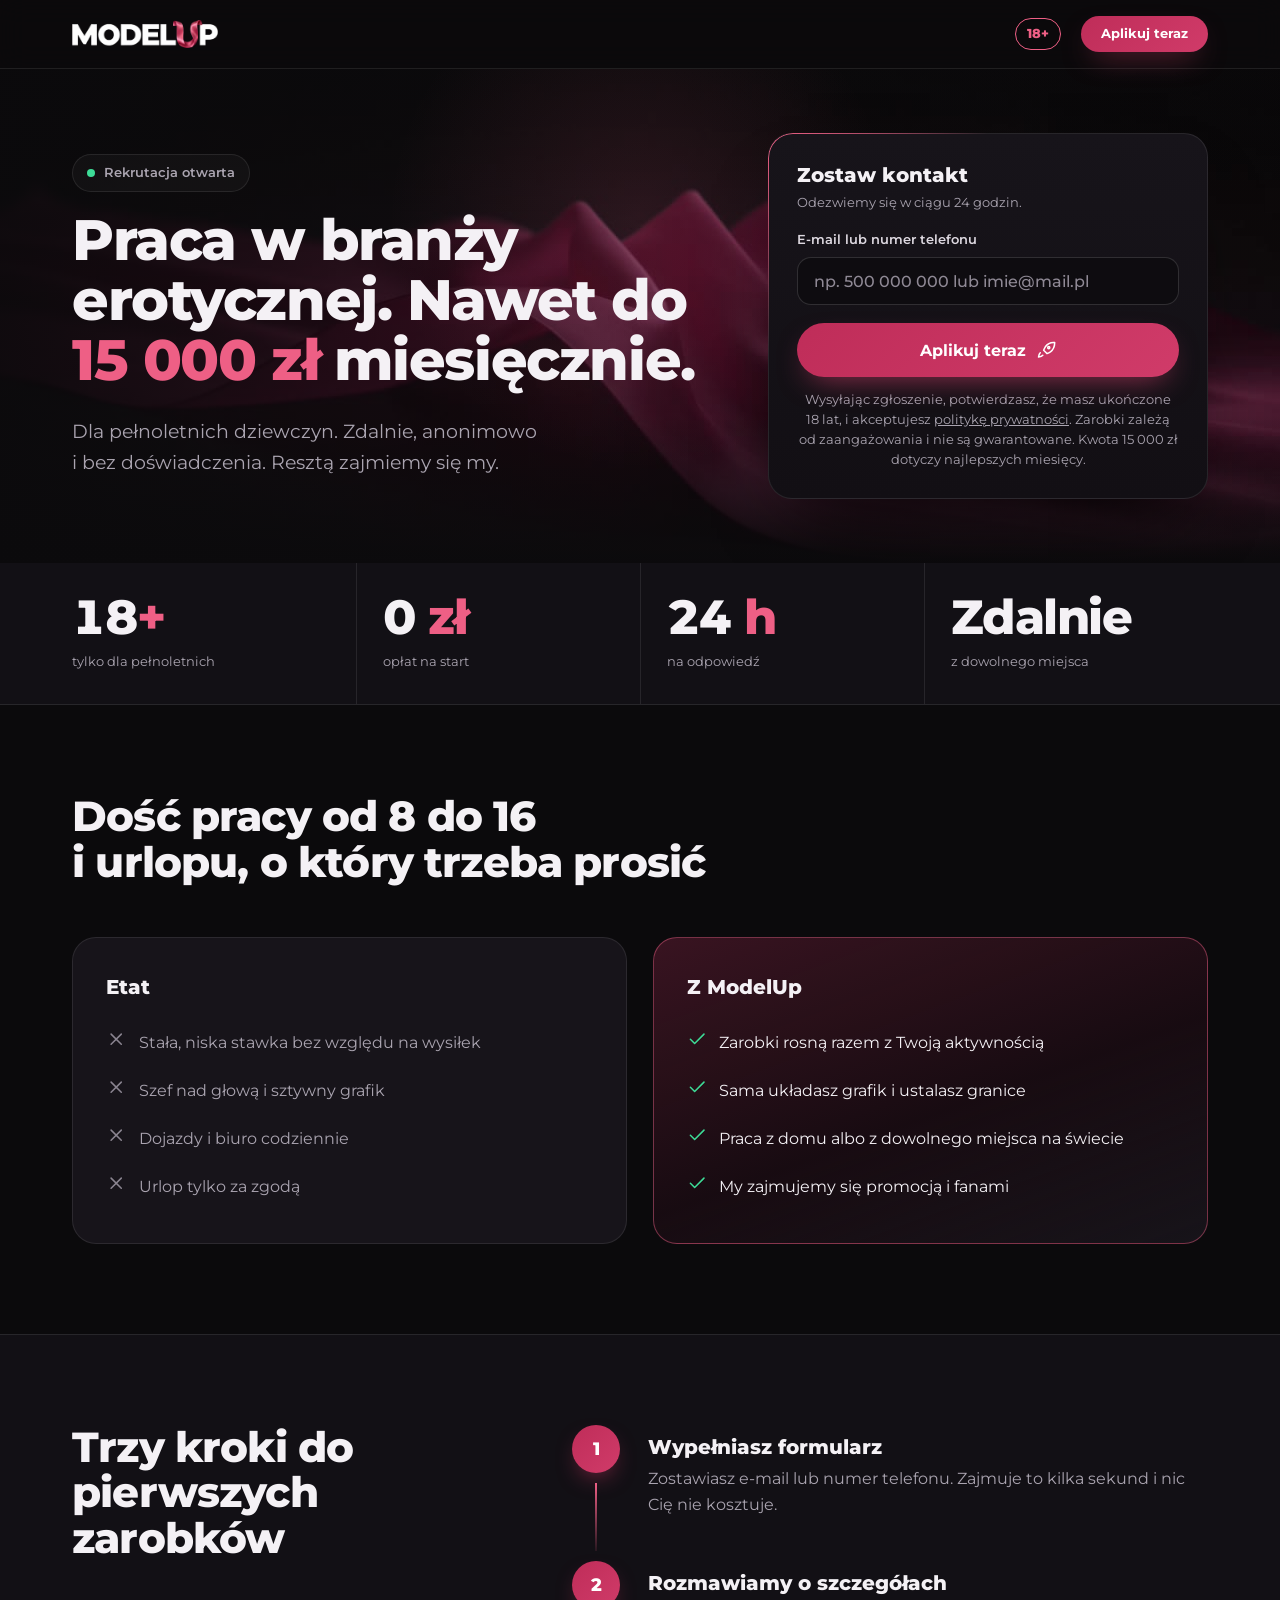
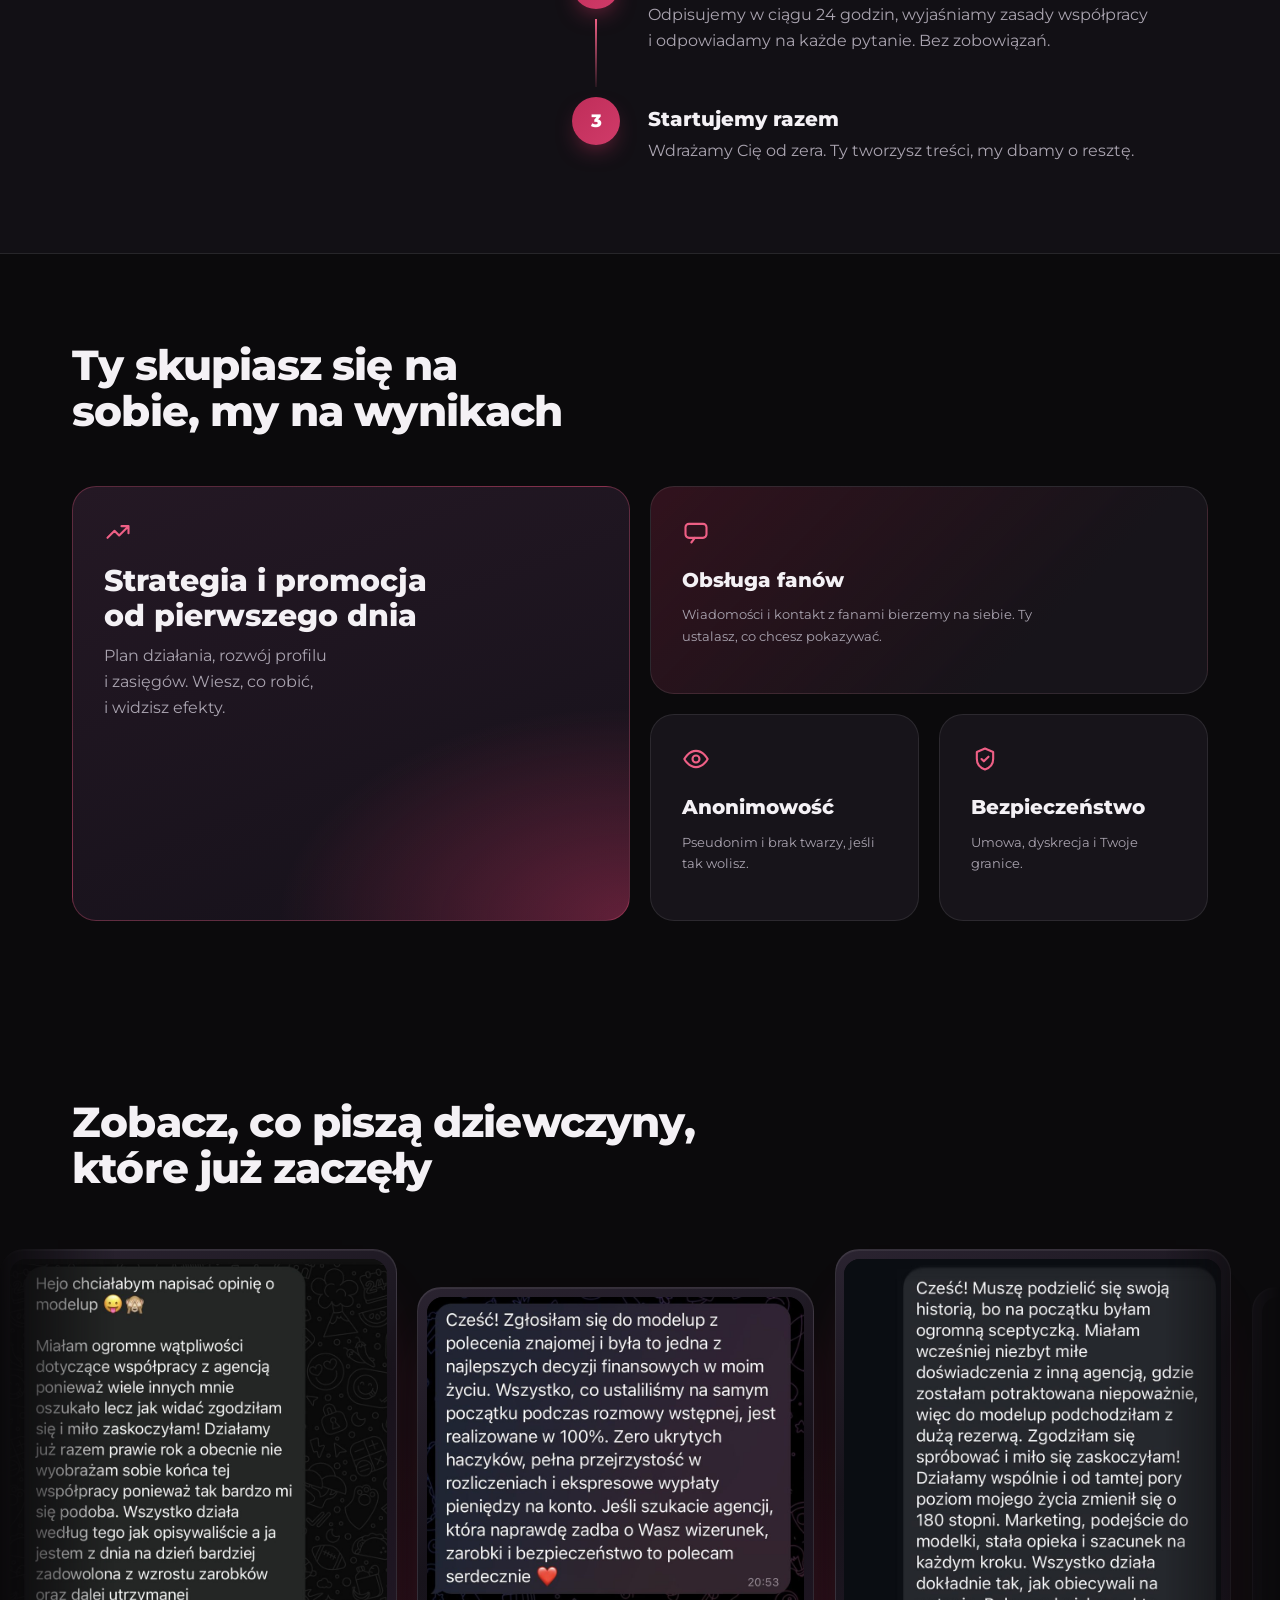
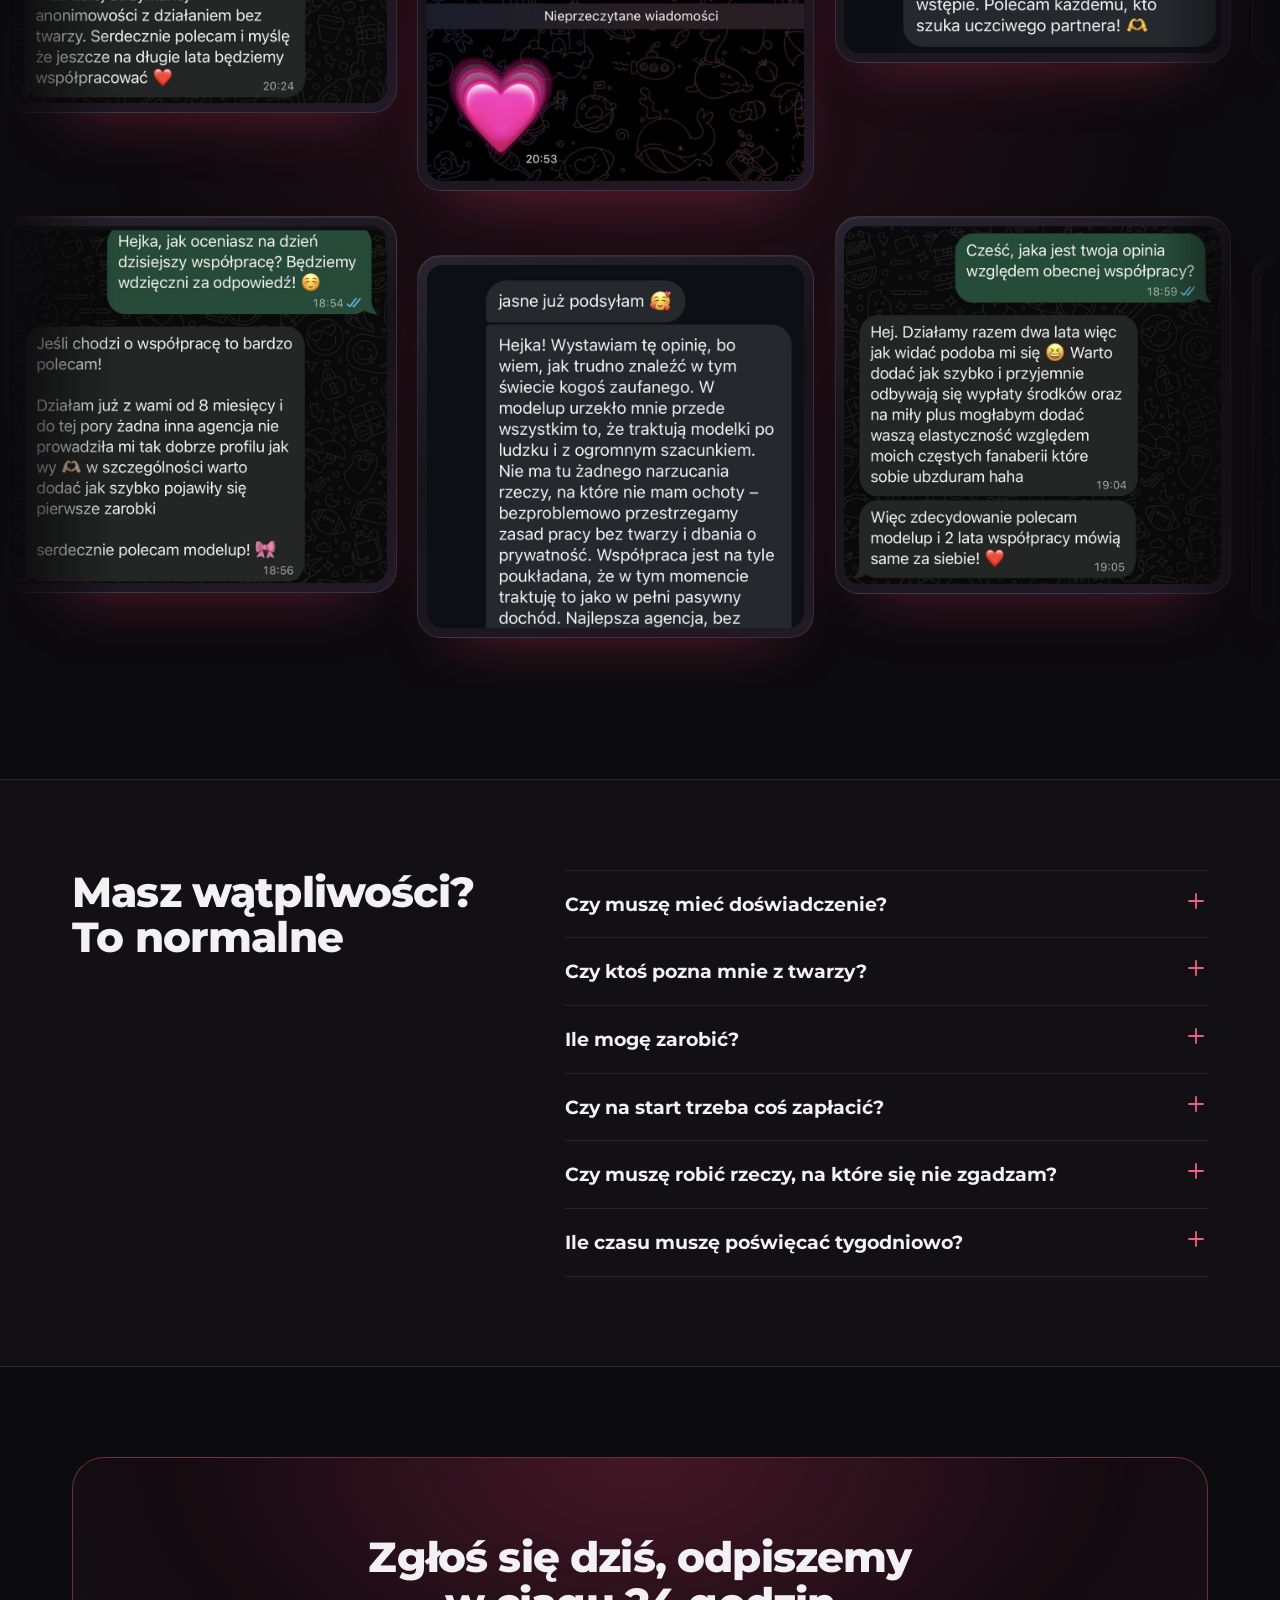
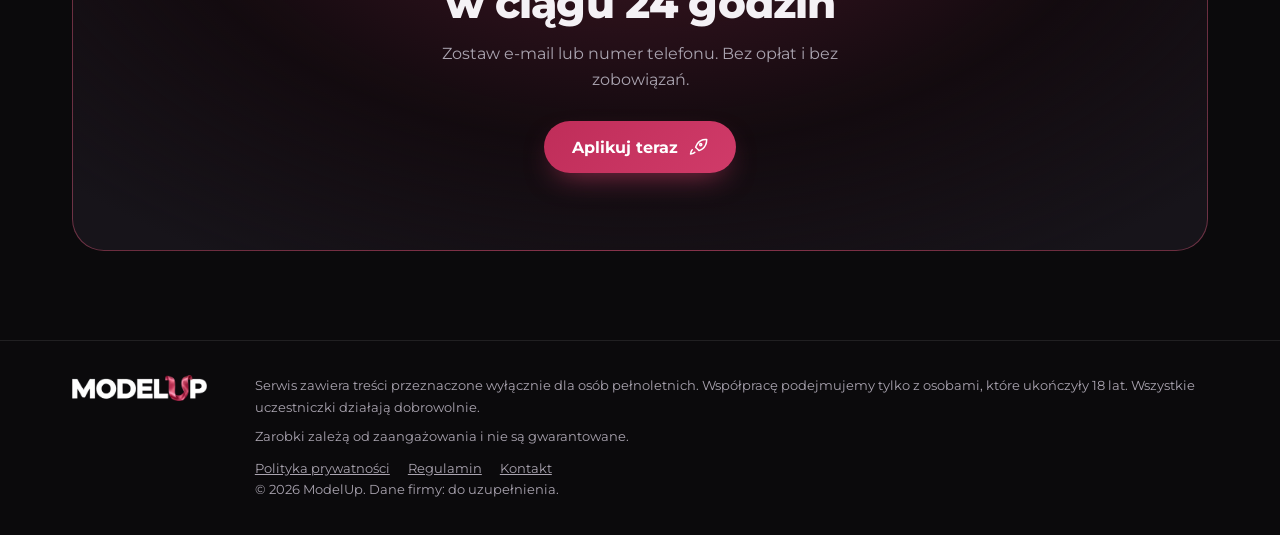
==== commit e73d7198: "Screeny opinii w karuzelach, korekta językowa Co-Authored-By: Claude Sonnet 5.5 <noreply@anthropic.c" ====
--- a/index.html
+++ b/index.html
@@ -382,23 +382,23 @@
 
   <div class="car" style="--dur:70s" aria-label="Opinie, rząd 1">
     <div class="car-trk">
-      <figure class="shot"><div class="scr ph"><svg class="rb" aria-hidden="true"><use href="#i-msg"/></svg><span class="lbl">Tu trafi screen opinii 01</span></div></figure>
-      <figure class="shot"><div class="scr ph"><svg class="rb" aria-hidden="true"><use href="#i-msg"/></svg><span class="lbl">Tu trafi screen opinii 02</span></div></figure>
-      <figure class="shot"><div class="scr ph"><svg class="rb" aria-hidden="true"><use href="#i-msg"/></svg><span class="lbl">Tu trafi screen opinii 03</span></div></figure>
-      <figure class="shot"><div class="scr ph"><svg class="rb" aria-hidden="true"><use href="#i-msg"/></svg><span class="lbl">Tu trafi screen opinii 04</span></div></figure>
-      <figure class="shot"><div class="scr ph"><svg class="rb" aria-hidden="true"><use href="#i-msg"/></svg><span class="lbl">Tu trafi screen opinii 05</span></div></figure>
-      <figure class="shot"><div class="scr ph"><svg class="rb" aria-hidden="true"><use href="#i-msg"/></svg><span class="lbl">Tu trafi screen opinii 06</span></div></figure>
+      <figure class="shot" style="aspect-ratio:900/1054"><div class="scr"><img src="assets/opinie/01.jpg" width="900" height="1054" alt="Opinia dziewczyny o współpracy z ModelUp, 1" loading="lazy" decoding="async"></div></figure>
+      <figure class="shot" style="aspect-ratio:900/1144"><div class="scr"><img src="assets/opinie/02.jpg" width="900" height="1144" alt="Opinia dziewczyny o współpracy z ModelUp, 2" loading="lazy" decoding="async"></div></figure>
+      <figure class="shot" style="aspect-ratio:900/940"><div class="scr"><img src="assets/opinie/03.jpg" width="900" height="940" alt="Opinia dziewczyny o współpracy z ModelUp, 3" loading="lazy" decoding="async"></div></figure>
+      <figure class="shot" style="aspect-ratio:900/861"><div class="scr"><img src="assets/opinie/04.jpg" width="900" height="861" alt="Opinia dziewczyny o współpracy z ModelUp, 4" loading="lazy" decoding="async"></div></figure>
+      <figure class="shot" style="aspect-ratio:900/911"><div class="scr"><img src="assets/opinie/05.jpg" width="900" height="911" alt="Opinia dziewczyny o współpracy z ModelUp, 5" loading="lazy" decoding="async"></div></figure>
+      <figure class="shot" style="aspect-ratio:900/796"><div class="scr"><img src="assets/opinie/06.jpg" width="900" height="796" alt="Opinia dziewczyny o współpracy z ModelUp, 6" loading="lazy" decoding="async"></div></figure>
     </div>
   </div>
 
   <div class="car rev" style="--dur:80s" aria-label="Opinie, rząd 2">
     <div class="car-trk">
-      <figure class="shot"><div class="scr ph"><svg class="rb" aria-hidden="true"><use href="#i-msg"/></svg><span class="lbl">Tu trafi screen opinii 07</span></div></figure>
-      <figure class="shot"><div class="scr ph"><svg class="rb" aria-hidden="true"><use href="#i-msg"/></svg><span class="lbl">Tu trafi screen opinii 08</span></div></figure>
-      <figure class="shot"><div class="scr ph"><svg class="rb" aria-hidden="true"><use href="#i-msg"/></svg><span class="lbl">Tu trafi screen opinii 09</span></div></figure>
-      <figure class="shot"><div class="scr ph"><svg class="rb" aria-hidden="true"><use href="#i-msg"/></svg><span class="lbl">Tu trafi screen opinii 10</span></div></figure>
-      <figure class="shot"><div class="scr ph"><svg class="rb" aria-hidden="true"><use href="#i-msg"/></svg><span class="lbl">Tu trafi screen opinii 11</span></div></figure>
-      <figure class="shot"><div class="scr ph"><svg class="rb" aria-hidden="true"><use href="#i-msg"/></svg><span class="lbl">Tu trafi screen opinii 12</span></div></figure>
+      <figure class="shot" style="aspect-ratio:900/854"><div class="scr"><img src="assets/opinie/07.jpg" width="900" height="854" alt="Opinia dziewczyny o współpracy z ModelUp, 7" loading="lazy" decoding="async"></div></figure>
+      <figure class="shot" style="aspect-ratio:900/870"><div class="scr"><img src="assets/opinie/08.jpg" width="900" height="870" alt="Opinia dziewczyny o współpracy z ModelUp, 8" loading="lazy" decoding="async"></div></figure>
+      <figure class="shot" style="aspect-ratio:900/856"><div class="scr"><img src="assets/opinie/09.jpg" width="900" height="856" alt="Opinia dziewczyny o współpracy z ModelUp, 9" loading="lazy" decoding="async"></div></figure>
+      <figure class="shot" style="aspect-ratio:900/843"><div class="scr"><img src="assets/opinie/10.jpg" width="900" height="843" alt="Opinia dziewczyny o współpracy z ModelUp, 10" loading="lazy" decoding="async"></div></figure>
+      <figure class="shot" style="aspect-ratio:900/930"><div class="scr"><img src="assets/opinie/11.jpg" width="900" height="930" alt="Opinia dziewczyny o współpracy z ModelUp, 11" loading="lazy" decoding="async"></div></figure>
+      <figure class="shot" style="aspect-ratio:900/776"><div class="scr"><img src="assets/opinie/12.jpg" width="900" height="776" alt="Opinia dziewczyny o współpracy z ModelUp, 12" loading="lazy" decoding="async"></div></figure>
     </div>
   </div>
 </section>
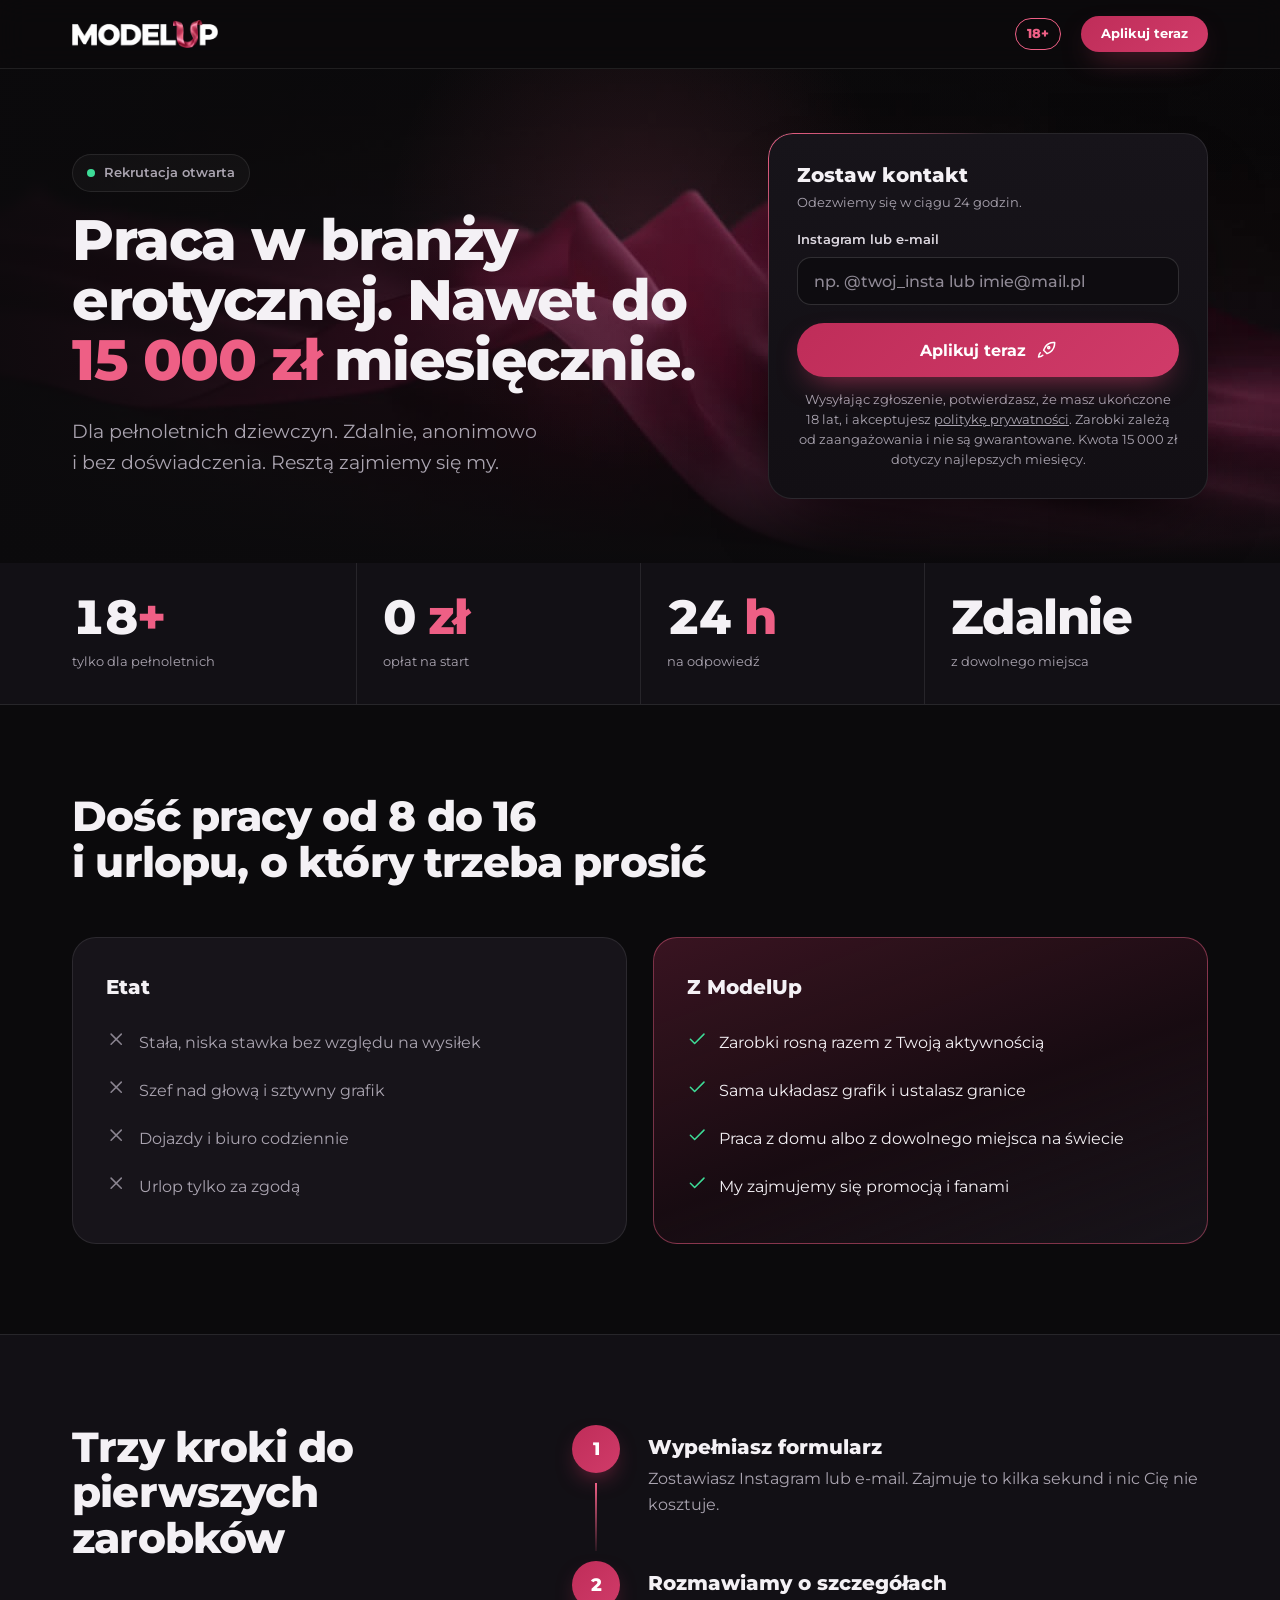
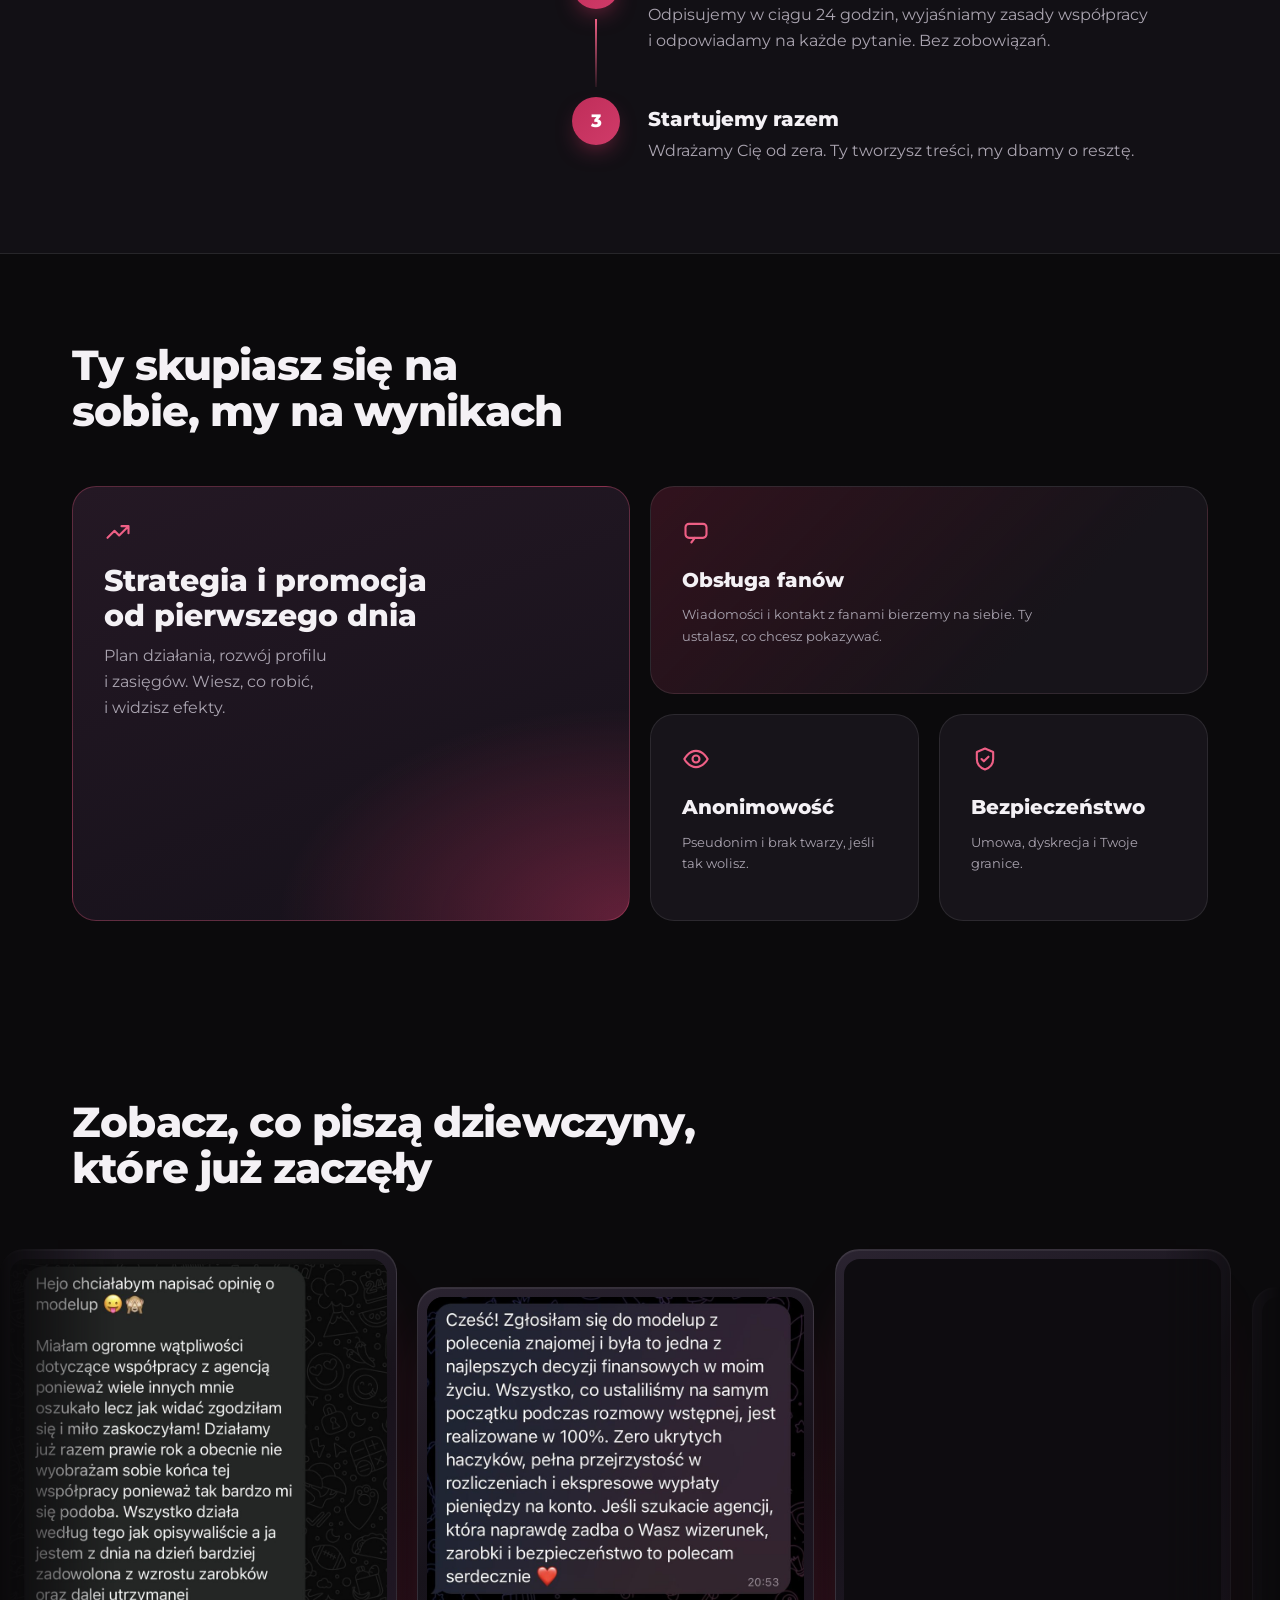
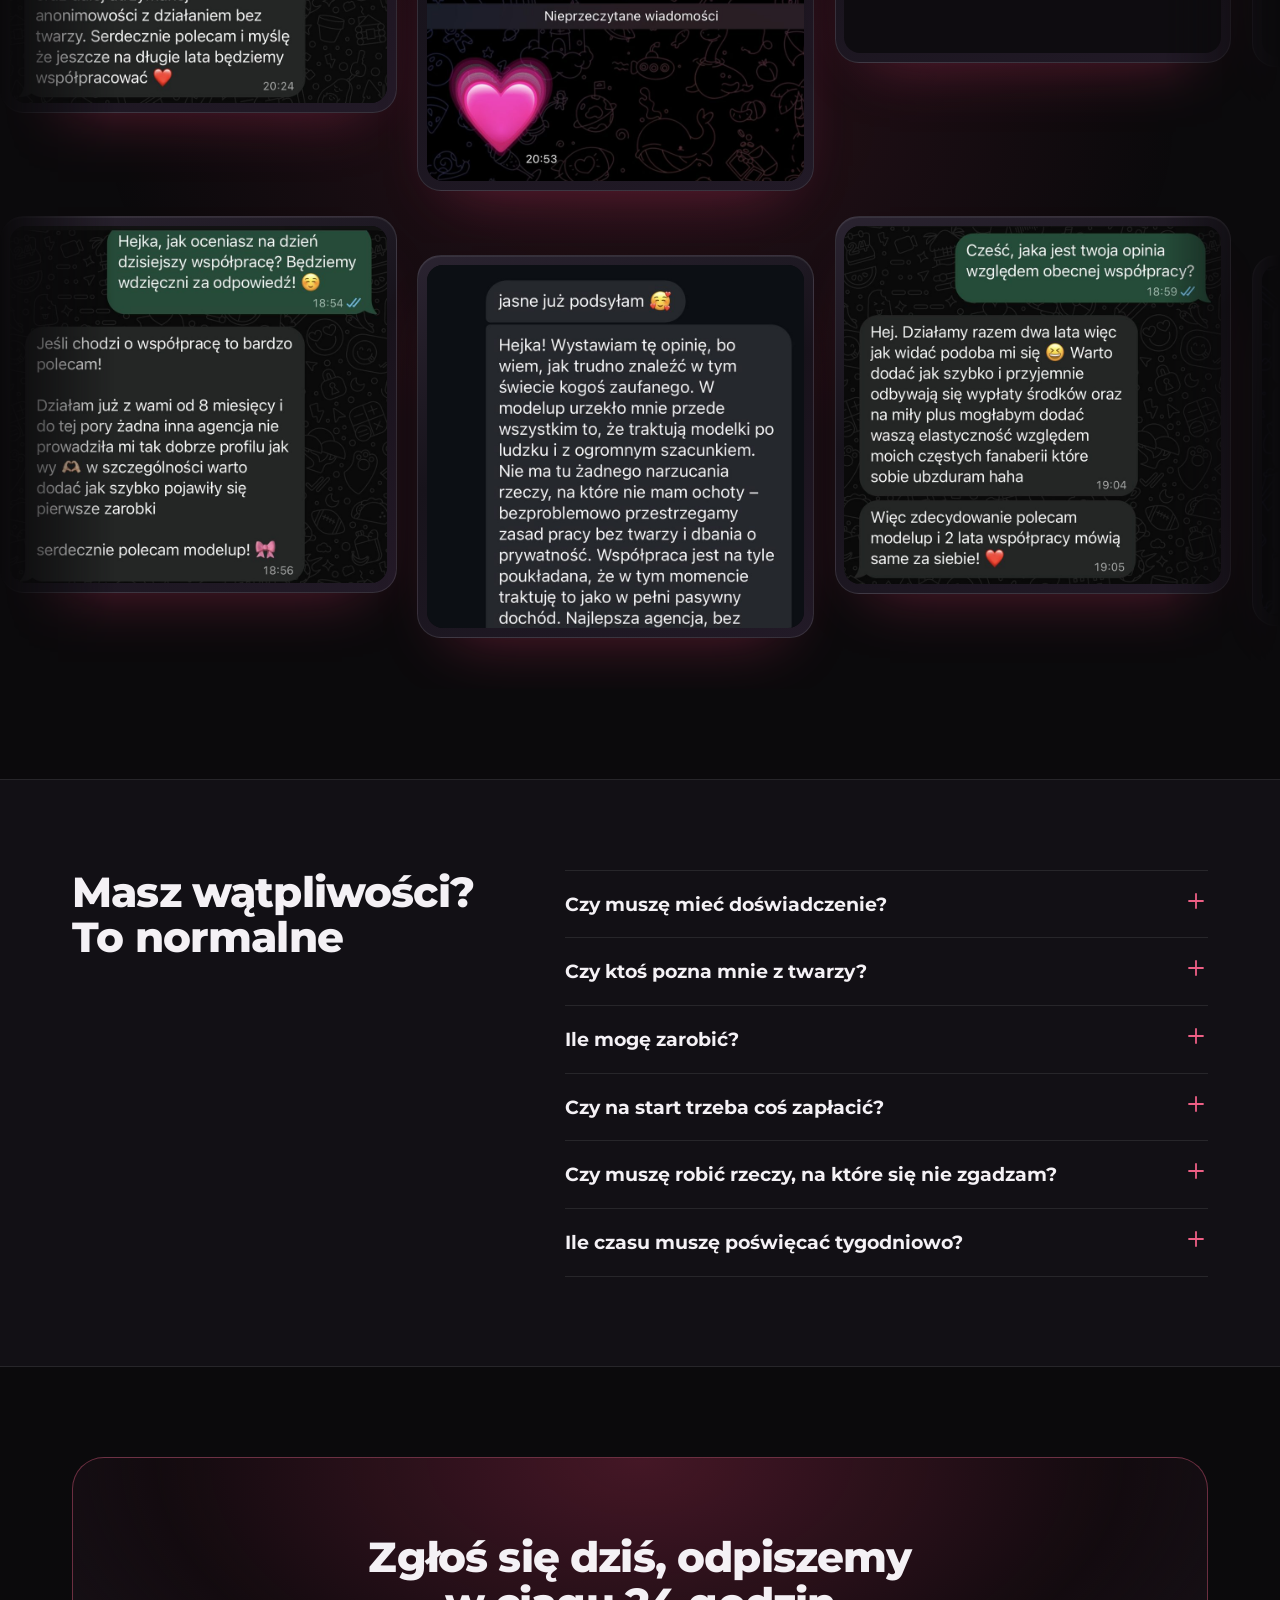
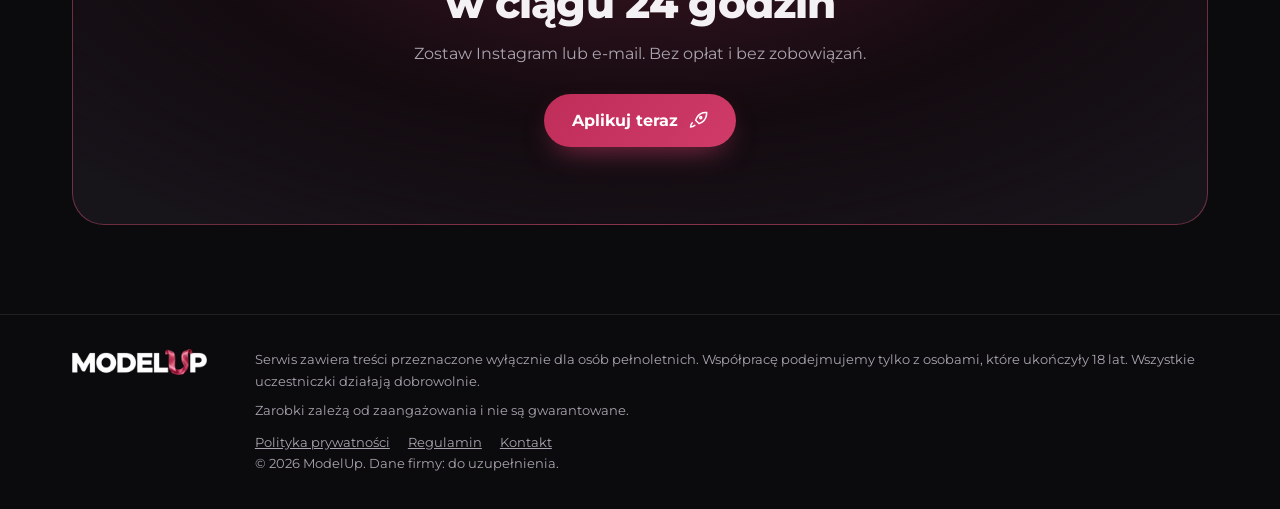
==== commit 87b6fff9: "Formularz: jedno pole, Instagram lub e-mail Co-Authored-By: Claude Sonnet 5.5 <noreply@anthropic.com" ====
--- a/index.html
+++ b/index.html
@@ -295,7 +295,7 @@
       <div id="formBody">
         <h2>Zostaw kontakt</h2>
         <p class="sub">Odezwiemy się w ciągu 24 godzin.</p>
-        <div class="field"><label for="kontakt">E-mail lub numer telefonu</label><input id="kontakt" name="kontakt" autocomplete="email" placeholder="np. 500 000 000 lub imie@mail.pl"><div class="err">Podaj poprawny e-mail lub numer telefonu</div></div>
+        <div class="field"><label for="kontakt">Instagram lub e-mail</label><input id="kontakt" name="kontakt" autocomplete="off" autocapitalize="none" spellcheck="false" placeholder="np. @twoj_insta lub imie@mail.pl"><div class="err">Podaj nazwę na Instagramie lub poprawny e-mail</div></div>
         <input type="text" name="firma" tabindex="-1" autocomplete="off" style="position:absolute;left:-9999px" aria-hidden="true">
         <button class="btn" type="submit">Aplikuj teraz<svg class="ico"><use href="#i-rocket"/></svg></button>
         <p class="note">Wysyłając zgłoszenie, potwierdzasz, że masz ukończone 18 lat, i akceptujesz <a href="#">politykę prywatności</a>. Zarobki zależą od zaangażowania i nie są gwarantowane. Kwota 15 000 zł dotyczy najlepszych miesięcy.</p>
@@ -351,7 +351,7 @@
   <div class="wrap steps-wrap">
     <div class="head"><h2 class="t">Trzy kroki do pierwszych zarobków</h2></div>
     <div class="steps">
-      <div class="step"><span class="n">1</span><div><h3>Wypełniasz formularz</h3><p>Zostawiasz e-mail lub numer telefonu. Zajmuje to kilka sekund i nic Cię nie kosztuje.</p></div></div>
+      <div class="step"><span class="n">1</span><div><h3>Wypełniasz formularz</h3><p>Zostawiasz Instagram lub e-mail. Zajmuje to kilka sekund i nic Cię nie kosztuje.</p></div></div>
       <div class="step"><span class="n">2</span><div><h3>Rozmawiamy o szczegółach</h3><p>Odpisujemy w ciągu 24 godzin, wyjaśniamy zasady współpracy i odpowiadamy na każde pytanie. Bez zobowiązań.</p></div></div>
       <div class="step"><span class="n">3</span><div><h3>Startujemy razem</h3><p>Wdrażamy Cię od zera. Ty tworzysz treści, my dbamy o resztę.</p></div></div>
     </div>
@@ -423,7 +423,7 @@
   <div class="wrap">
     <div class="box">
       <h2>Zgłoś się dziś, odpiszemy w ciągu 24 godzin</h2>
-      <p>Zostaw e-mail lub numer telefonu. Bez opłat i bez zobowiązań.</p>
+      <p>Zostaw Instagram lub e-mail. Bez opłat i bez zobowiązań.</p>
       <a class="btn" href="#aplikuj">Aplikuj teraz<svg class="ico"><use href="#i-rocket"/></svg></a>
     </div>
   </div>
@@ -451,9 +451,9 @@
   function bad(id,cond){var el=document.getElementById(id).closest('.field');el.classList.toggle('bad',cond);return cond}
   f.addEventListener('submit',function(e){
     e.preventDefault();
-    var v=document.getElementById('kontakt').value.trim(),digits=v.replace(/[\s-]/g,'');
-    var okMail=/^[^\s@]+@[^\s@]+\.[^\s@]{2,}$/.test(v),okTel=/^(\+?48)?\d{9}$/.test(digits);
-    if(bad('kontakt',!(okMail||okTel)))return;
+    var v=document.getElementById('kontakt').value.trim();
+    var okMail=/^[^\s@]+@[^\s@]+\.[^\s@]{2,}$/.test(v),okIg=/^(https?:\/\/(www\.)?instagram\.com\/)?@?[A-Za-z0-9._]{2,30}\/?$/.test(v)&&!/^\d+$/.test(v);
+    if(bad('kontakt',!(okMail||okIg)))return;
     if(f.elements.firma.value)return;
     /* TODO: wysyłka do CRM / webhooka + zdarzenie Lead (Pixel i CAPI) */
     document.getElementById('formBody').style.display='none';
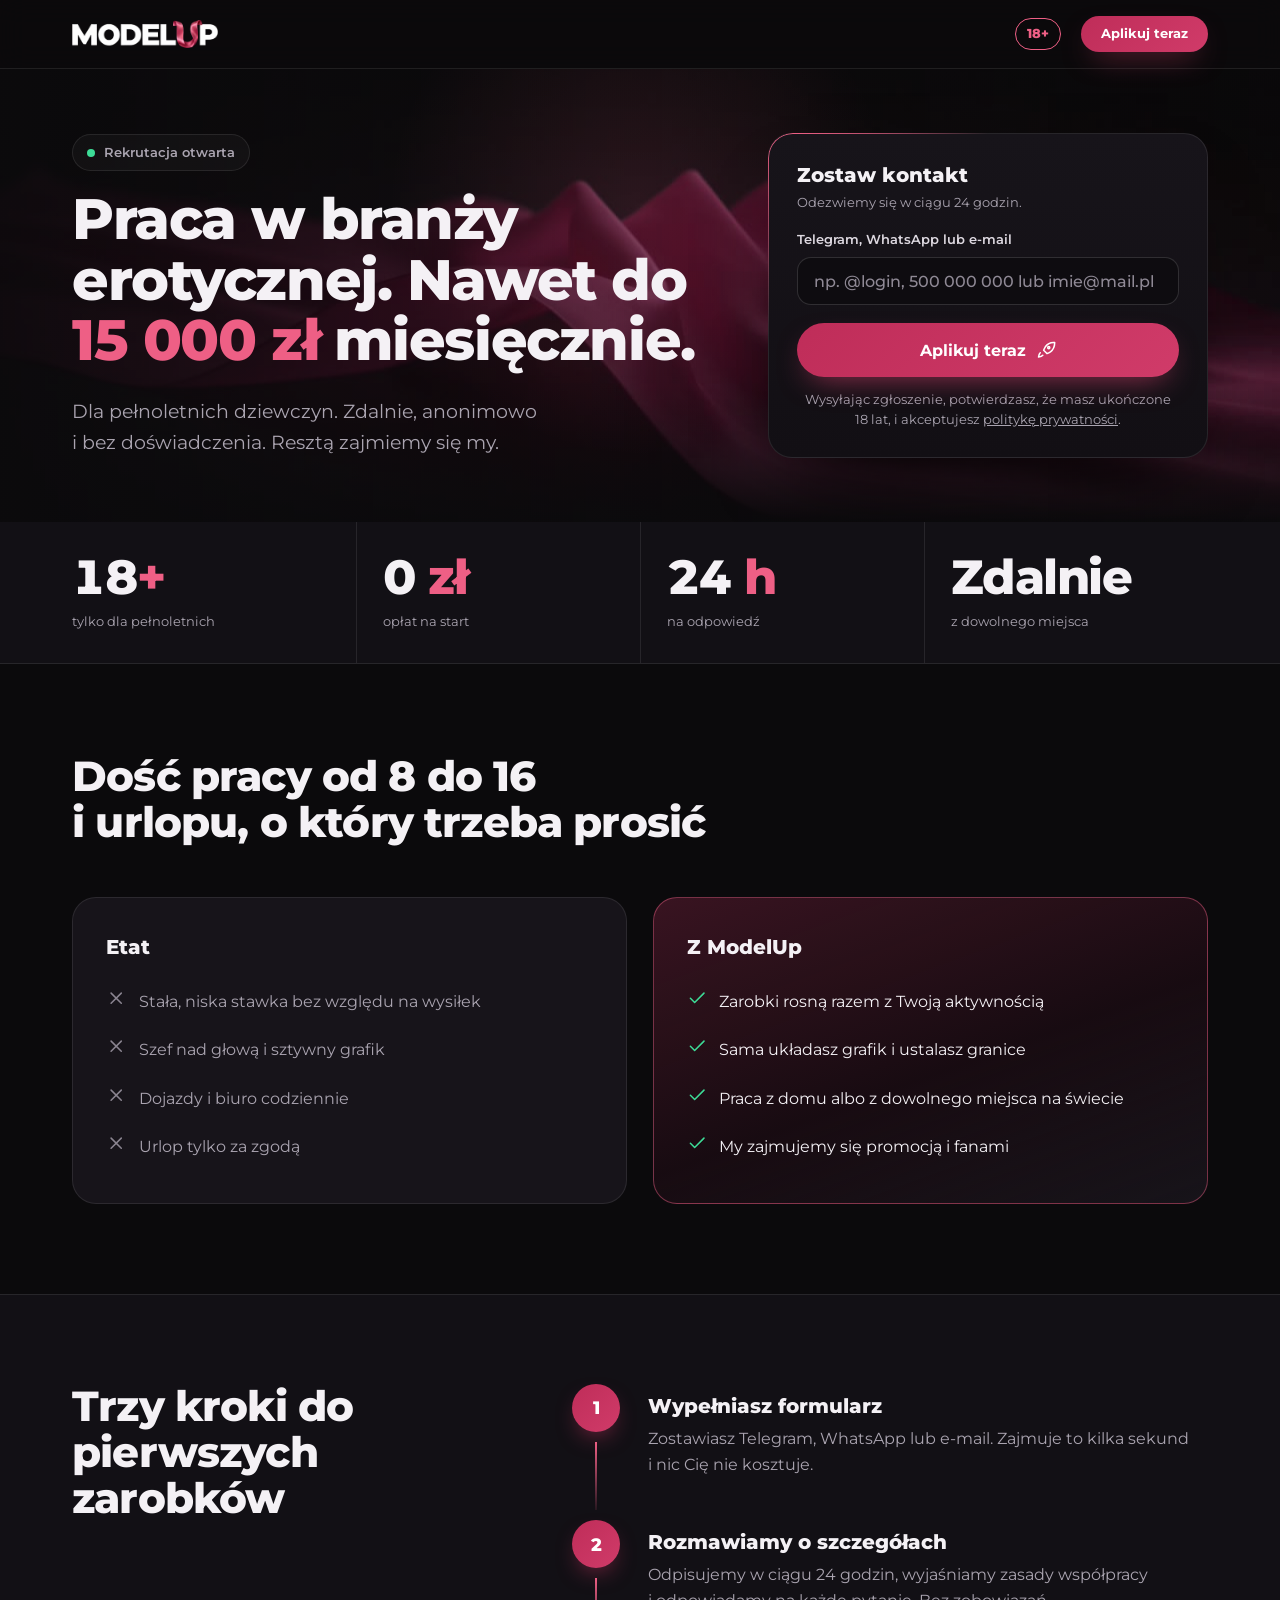
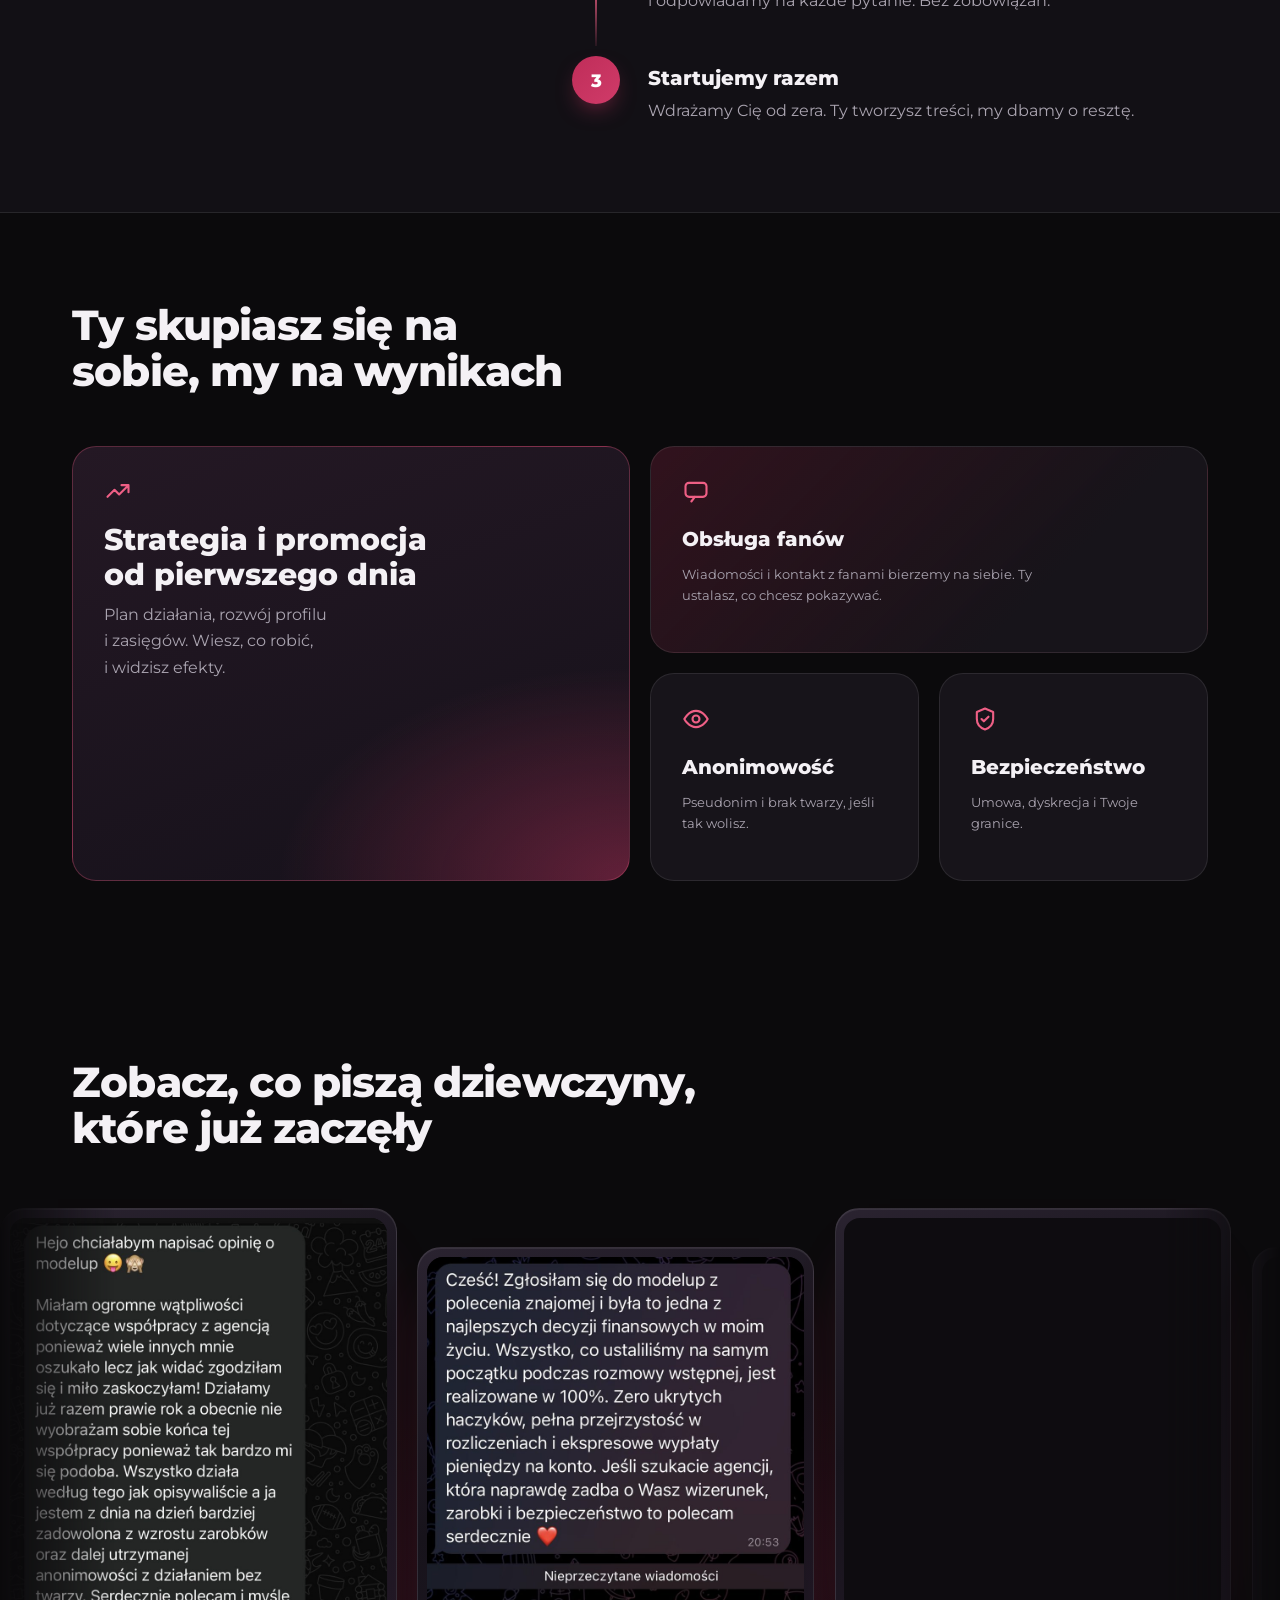
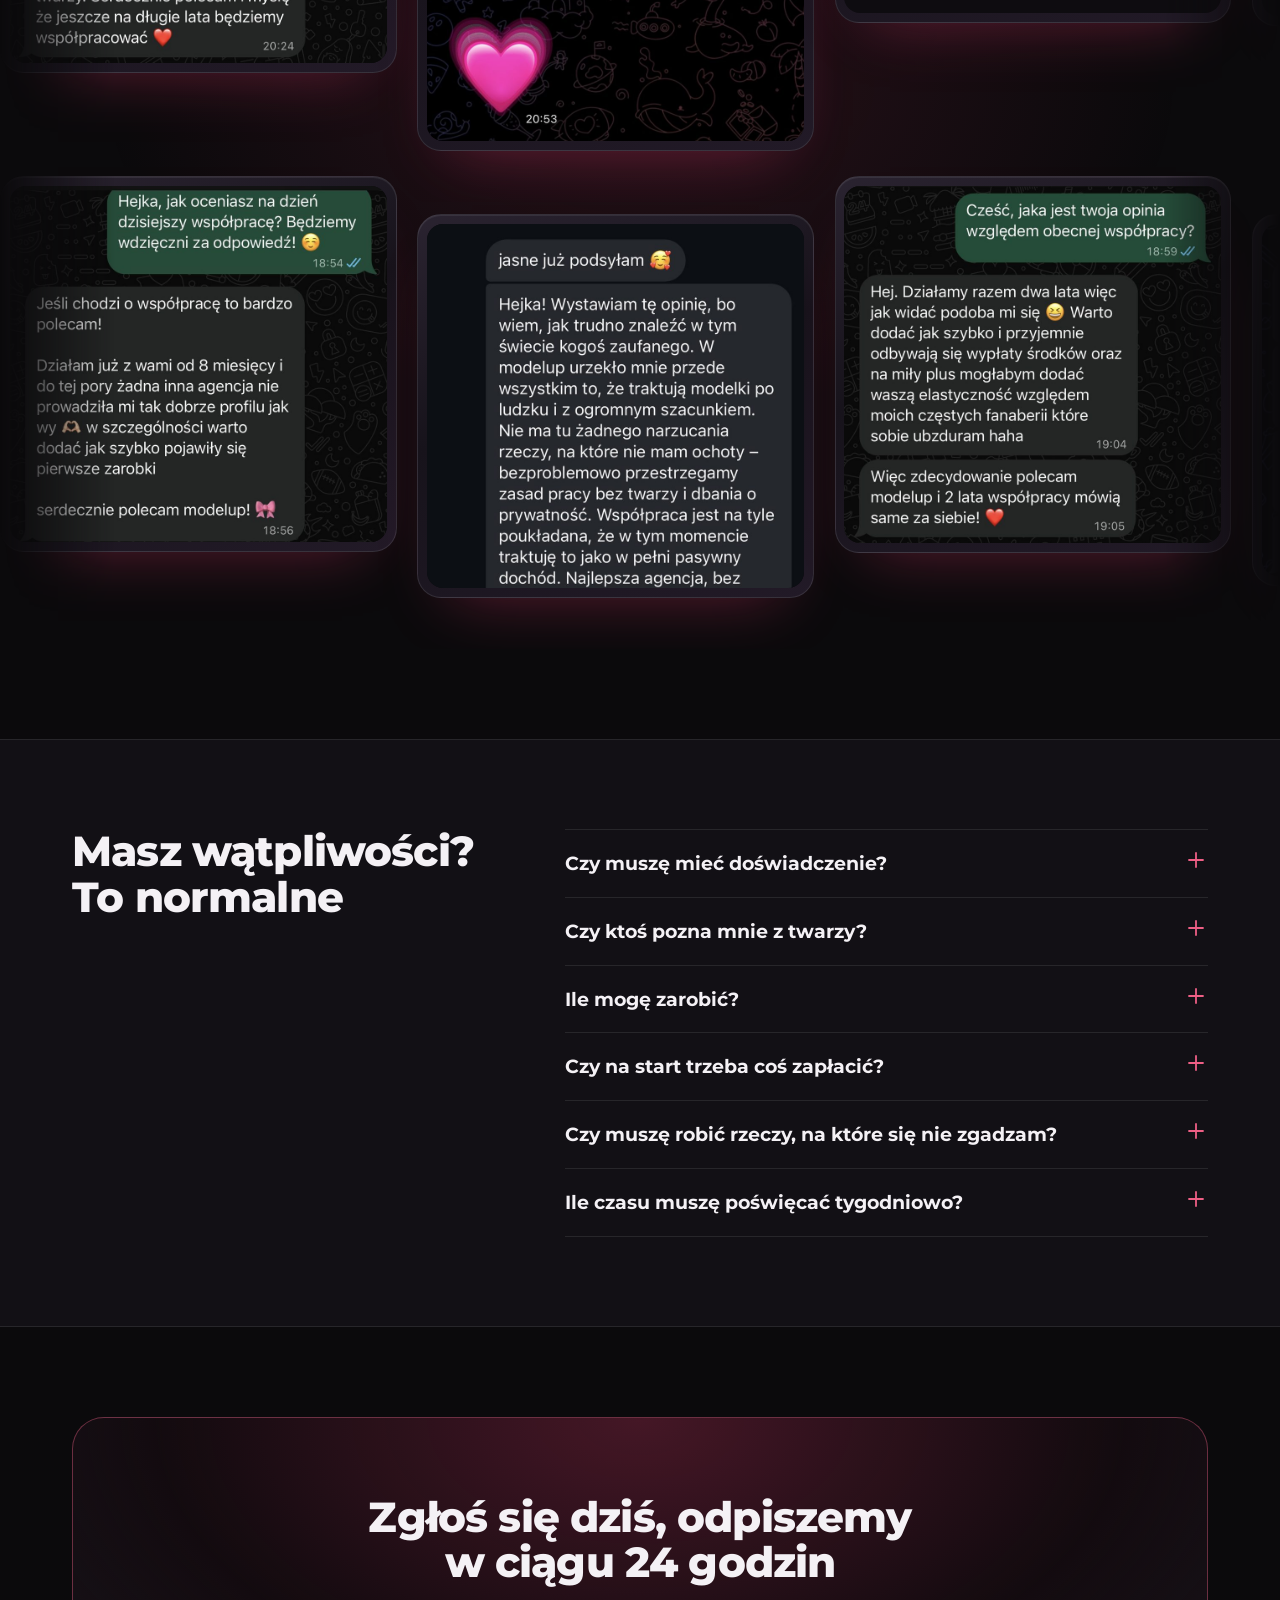
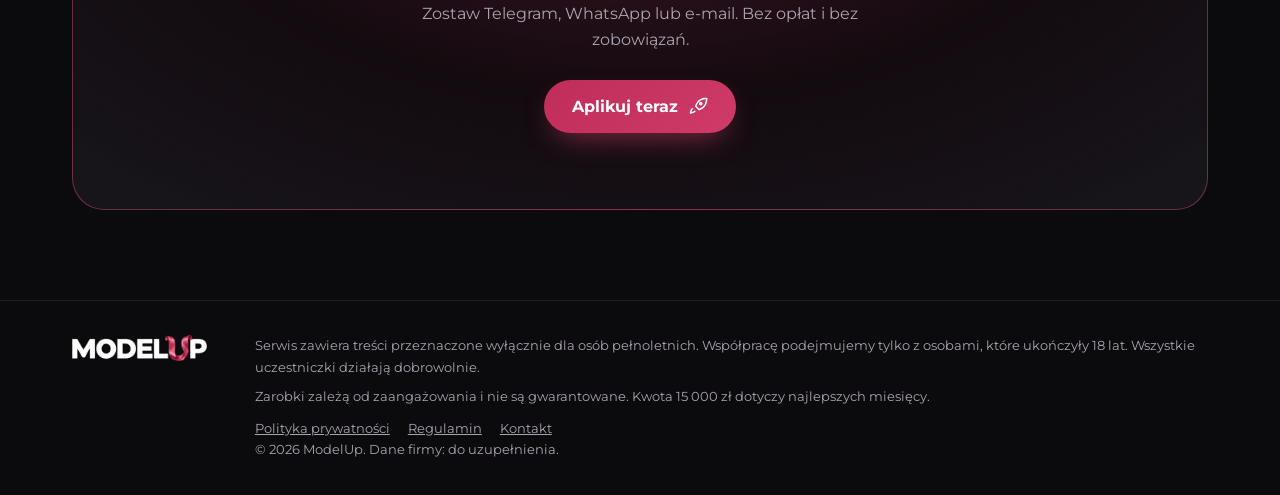
==== commit b6e1d240: "Formularz: Telegram, WhatsApp lub e-mail; zastrzeżenie o zarobkach tylko w stopce Co-Authored-By: Cl" ====
--- a/index.html
+++ b/index.html
@@ -295,10 +295,10 @@
       <div id="formBody">
         <h2>Zostaw kontakt</h2>
         <p class="sub">Odezwiemy się w ciągu 24 godzin.</p>
-        <div class="field"><label for="kontakt">Instagram lub e-mail</label><input id="kontakt" name="kontakt" autocomplete="off" autocapitalize="none" spellcheck="false" placeholder="np. @twoj_insta lub imie@mail.pl"><div class="err">Podaj nazwę na Instagramie lub poprawny e-mail</div></div>
+        <div class="field"><label for="kontakt">Telegram, WhatsApp lub e-mail</label><input id="kontakt" name="kontakt" autocomplete="off" autocapitalize="none" spellcheck="false" placeholder="np. @login, 500 000 000 lub imie@mail.pl"><div class="err">Podaj login na Telegramie, numer telefonu (WhatsApp) lub e-mail</div></div>
         <input type="text" name="firma" tabindex="-1" autocomplete="off" style="position:absolute;left:-9999px" aria-hidden="true">
         <button class="btn" type="submit">Aplikuj teraz<svg class="ico"><use href="#i-rocket"/></svg></button>
-        <p class="note">Wysyłając zgłoszenie, potwierdzasz, że masz ukończone 18 lat, i akceptujesz <a href="#">politykę prywatności</a>. Zarobki zależą od zaangażowania i nie są gwarantowane. Kwota 15 000 zł dotyczy najlepszych miesięcy.</p>
+        <p class="note">Wysyłając zgłoszenie, potwierdzasz, że masz ukończone 18 lat, i akceptujesz <a href="#">politykę prywatności</a>.</p>
       </div>
       <div class="ok" id="formOk">
         <div class="circ"><svg class="ico"><use href="#i-check"/></svg></div>
@@ -351,7 +351,7 @@
   <div class="wrap steps-wrap">
     <div class="head"><h2 class="t">Trzy kroki do pierwszych zarobków</h2></div>
     <div class="steps">
-      <div class="step"><span class="n">1</span><div><h3>Wypełniasz formularz</h3><p>Zostawiasz Instagram lub e-mail. Zajmuje to kilka sekund i nic Cię nie kosztuje.</p></div></div>
+      <div class="step"><span class="n">1</span><div><h3>Wypełniasz formularz</h3><p>Zostawiasz Telegram, WhatsApp lub e-mail. Zajmuje to kilka sekund i nic Cię nie kosztuje.</p></div></div>
       <div class="step"><span class="n">2</span><div><h3>Rozmawiamy o szczegółach</h3><p>Odpisujemy w ciągu 24 godzin, wyjaśniamy zasady współpracy i odpowiadamy na każde pytanie. Bez zobowiązań.</p></div></div>
       <div class="step"><span class="n">3</span><div><h3>Startujemy razem</h3><p>Wdrażamy Cię od zera. Ty tworzysz treści, my dbamy o resztę.</p></div></div>
     </div>
@@ -423,7 +423,7 @@
   <div class="wrap">
     <div class="box">
       <h2>Zgłoś się dziś, odpiszemy w ciągu 24 godzin</h2>
-      <p>Zostaw Instagram lub e-mail. Bez opłat i bez zobowiązań.</p>
+      <p>Zostaw Telegram, WhatsApp lub e-mail. Bez opłat i bez zobowiązań.</p>
       <a class="btn" href="#aplikuj">Aplikuj teraz<svg class="ico"><use href="#i-rocket"/></svg></a>
     </div>
   </div>
@@ -436,7 +436,7 @@
     <img src="assets/logo-modelup.png" alt="ModelUp" width="135" height="26">
     <div>
       <p>Serwis zawiera treści przeznaczone wyłącznie dla osób pełnoletnich. Współpracę podejmujemy tylko z osobami, które ukończyły 18 lat. Wszystkie uczestniczki działają dobrowolnie.</p>
-      <p>Zarobki zależą od zaangażowania i nie są gwarantowane.</p>
+      <p>Zarobki zależą od zaangażowania i nie są gwarantowane. Kwota 15 000 zł dotyczy najlepszych miesięcy.</p>
       <nav><a href="#">Polityka prywatności</a><a href="#">Regulamin</a><a href="#">Kontakt</a></nav>
       <p>© 2026 ModelUp. Dane firmy: do uzupełnienia.</p>
     </div>
@@ -451,9 +451,9 @@
   function bad(id,cond){var el=document.getElementById(id).closest('.field');el.classList.toggle('bad',cond);return cond}
   f.addEventListener('submit',function(e){
     e.preventDefault();
-    var v=document.getElementById('kontakt').value.trim();
-    var okMail=/^[^\s@]+@[^\s@]+\.[^\s@]{2,}$/.test(v),okIg=/^(https?:\/\/(www\.)?instagram\.com\/)?@?[A-Za-z0-9._]{2,30}\/?$/.test(v)&&!/^\d+$/.test(v);
-    if(bad('kontakt',!(okMail||okIg)))return;
+    var v=document.getElementById('kontakt').value.trim(),digits=v.replace(/[\s-]/g,'');
+    var okMail=/^[^\s@]+@[^\s@]+\.[^\s@]{2,}$/.test(v),okIg=/^@[A-Za-z0-9_]{5,32}$/.test(v),okTel=/^\+?\d{9,15}$/.test(digits);
+    if(bad('kontakt',!(okMail||okIg||okTel)))return;
     if(f.elements.firma.value)return;
     /* TODO: wysyłka do CRM / webhooka + zdarzenie Lead (Pixel i CAPI) */
     document.getElementById('formBody').style.display='none';
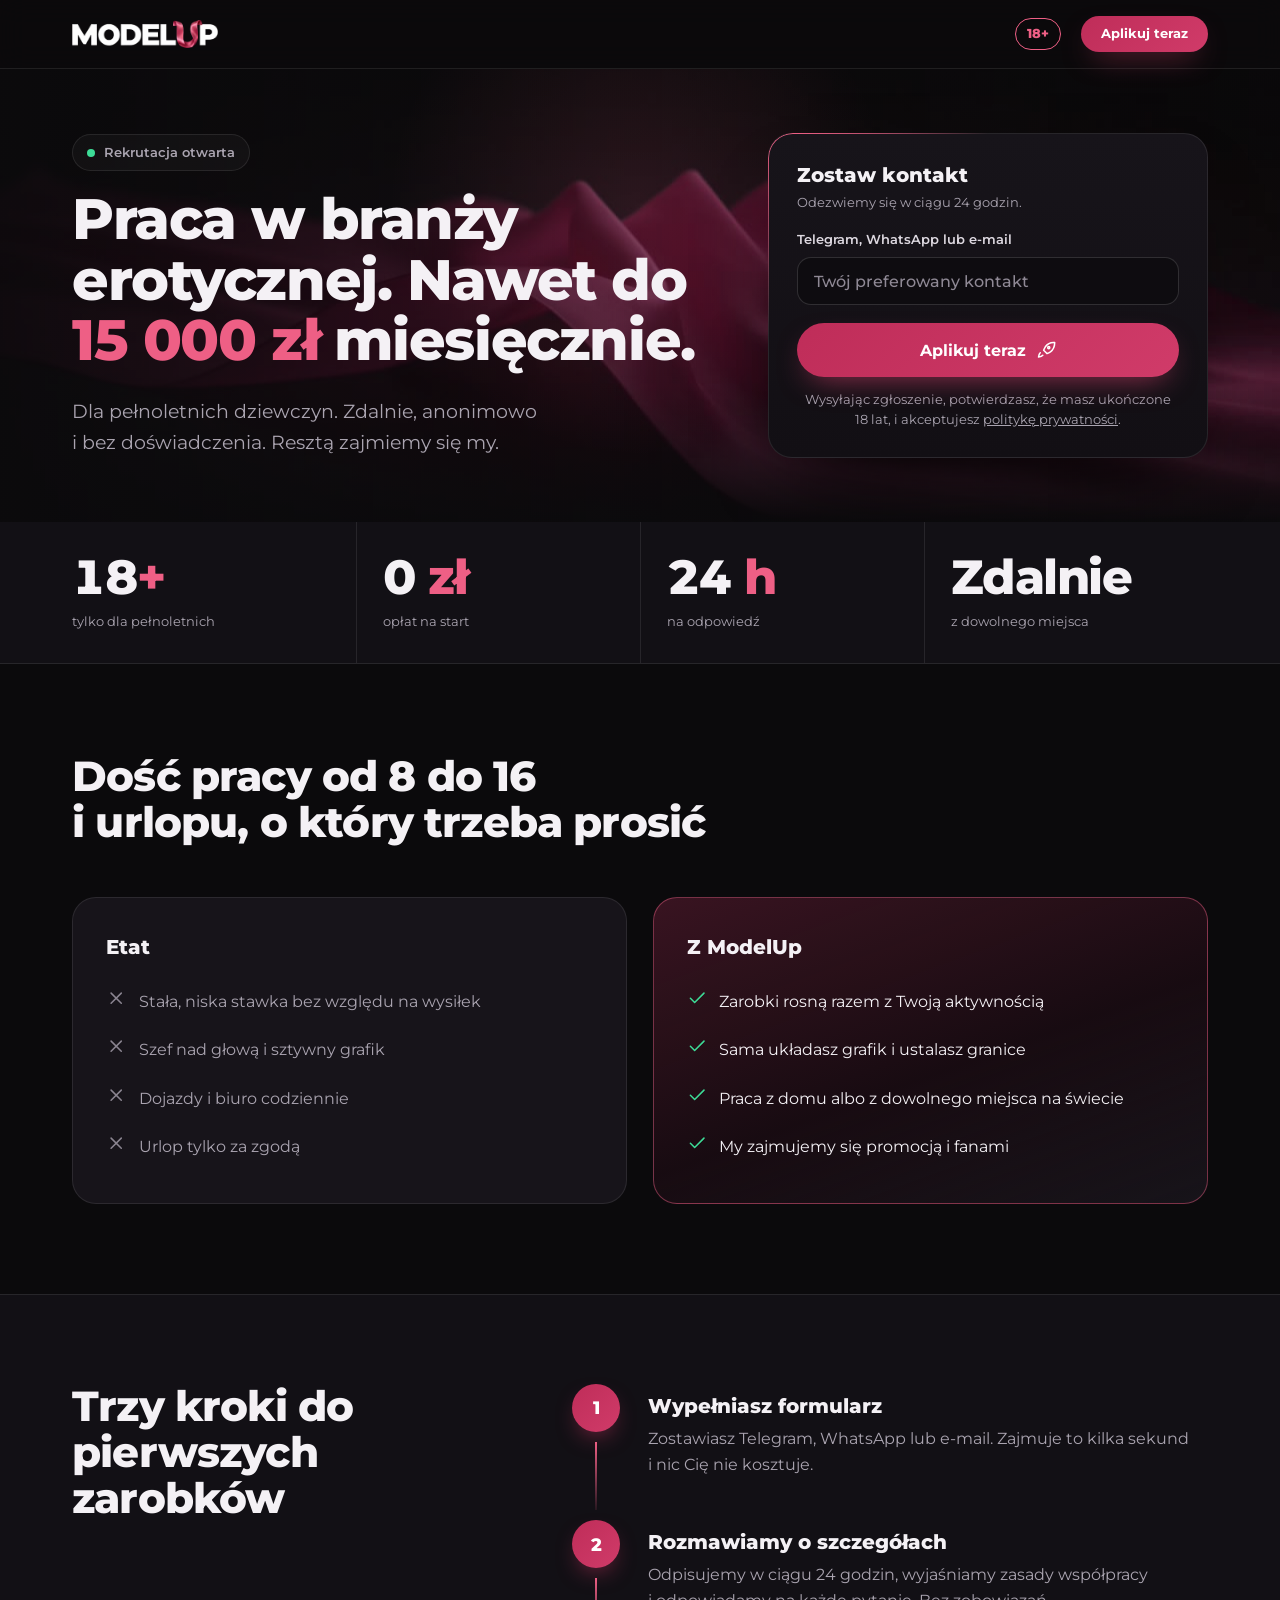
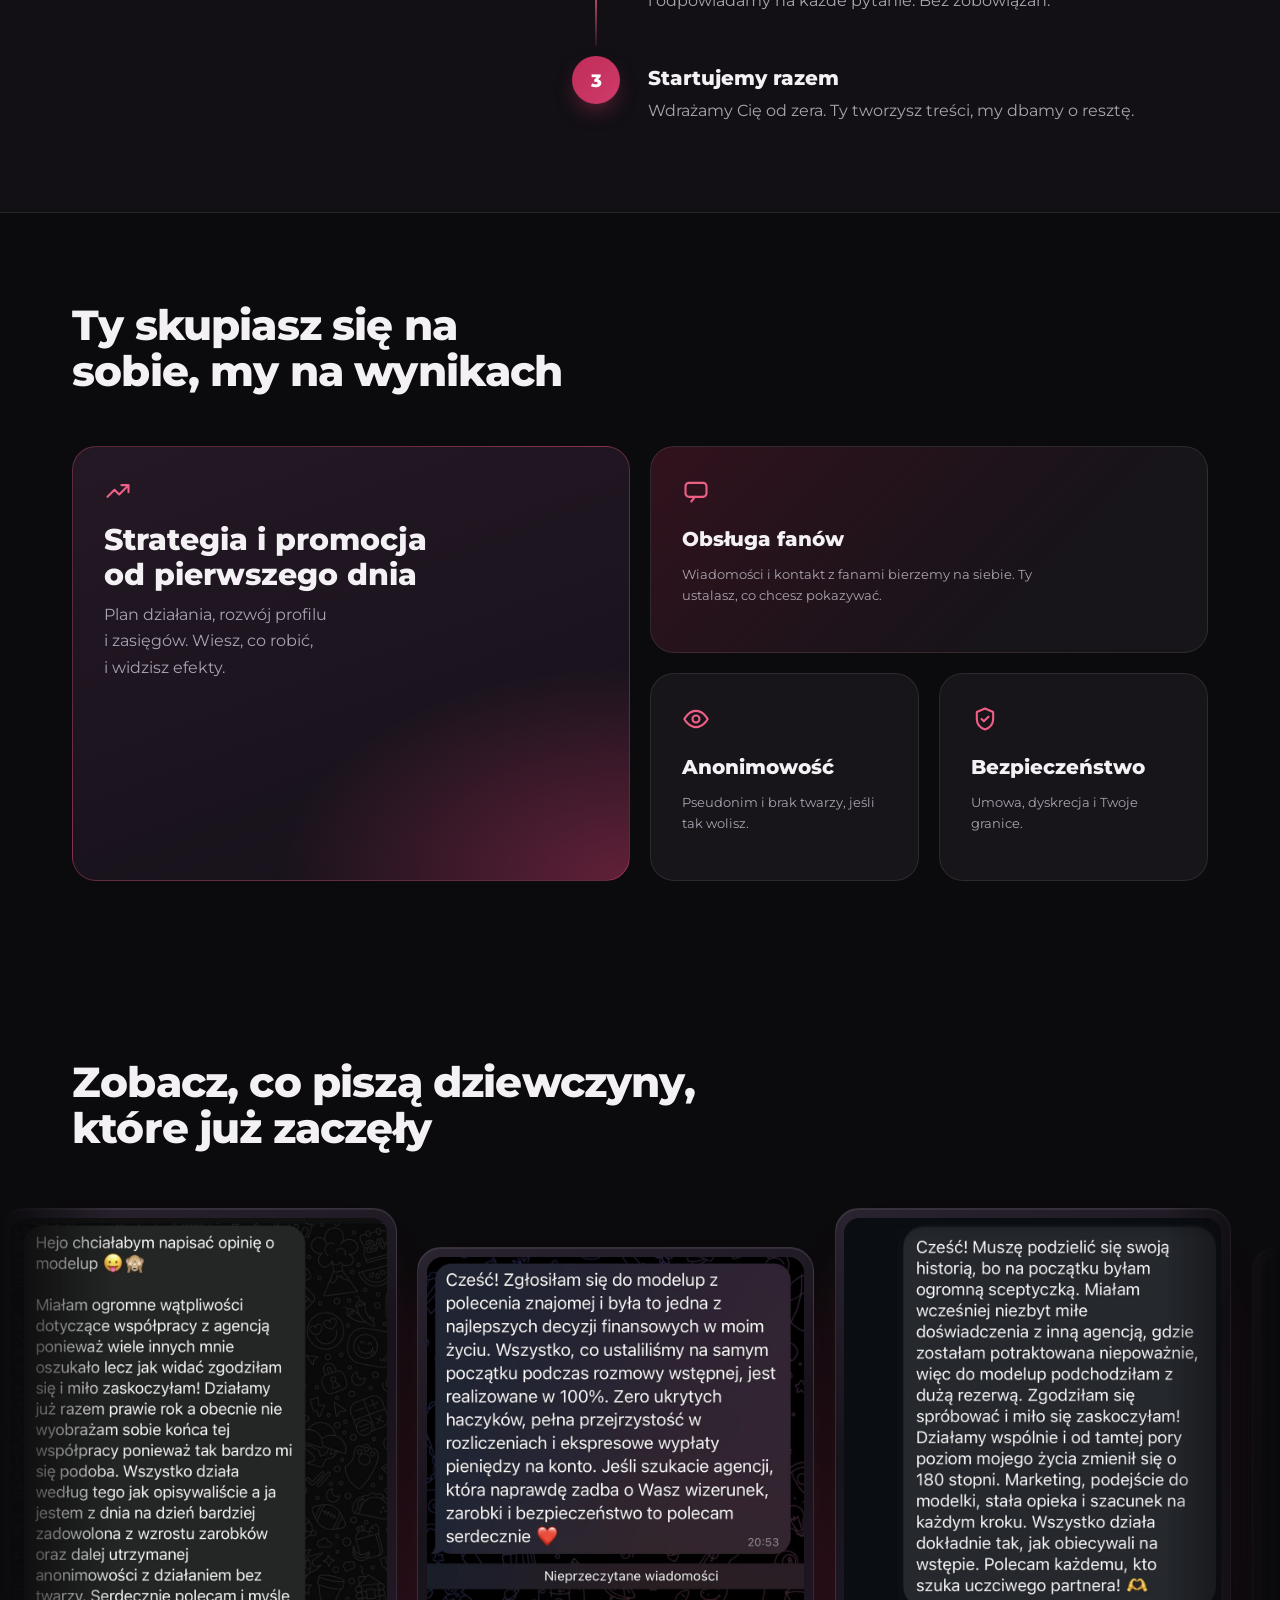
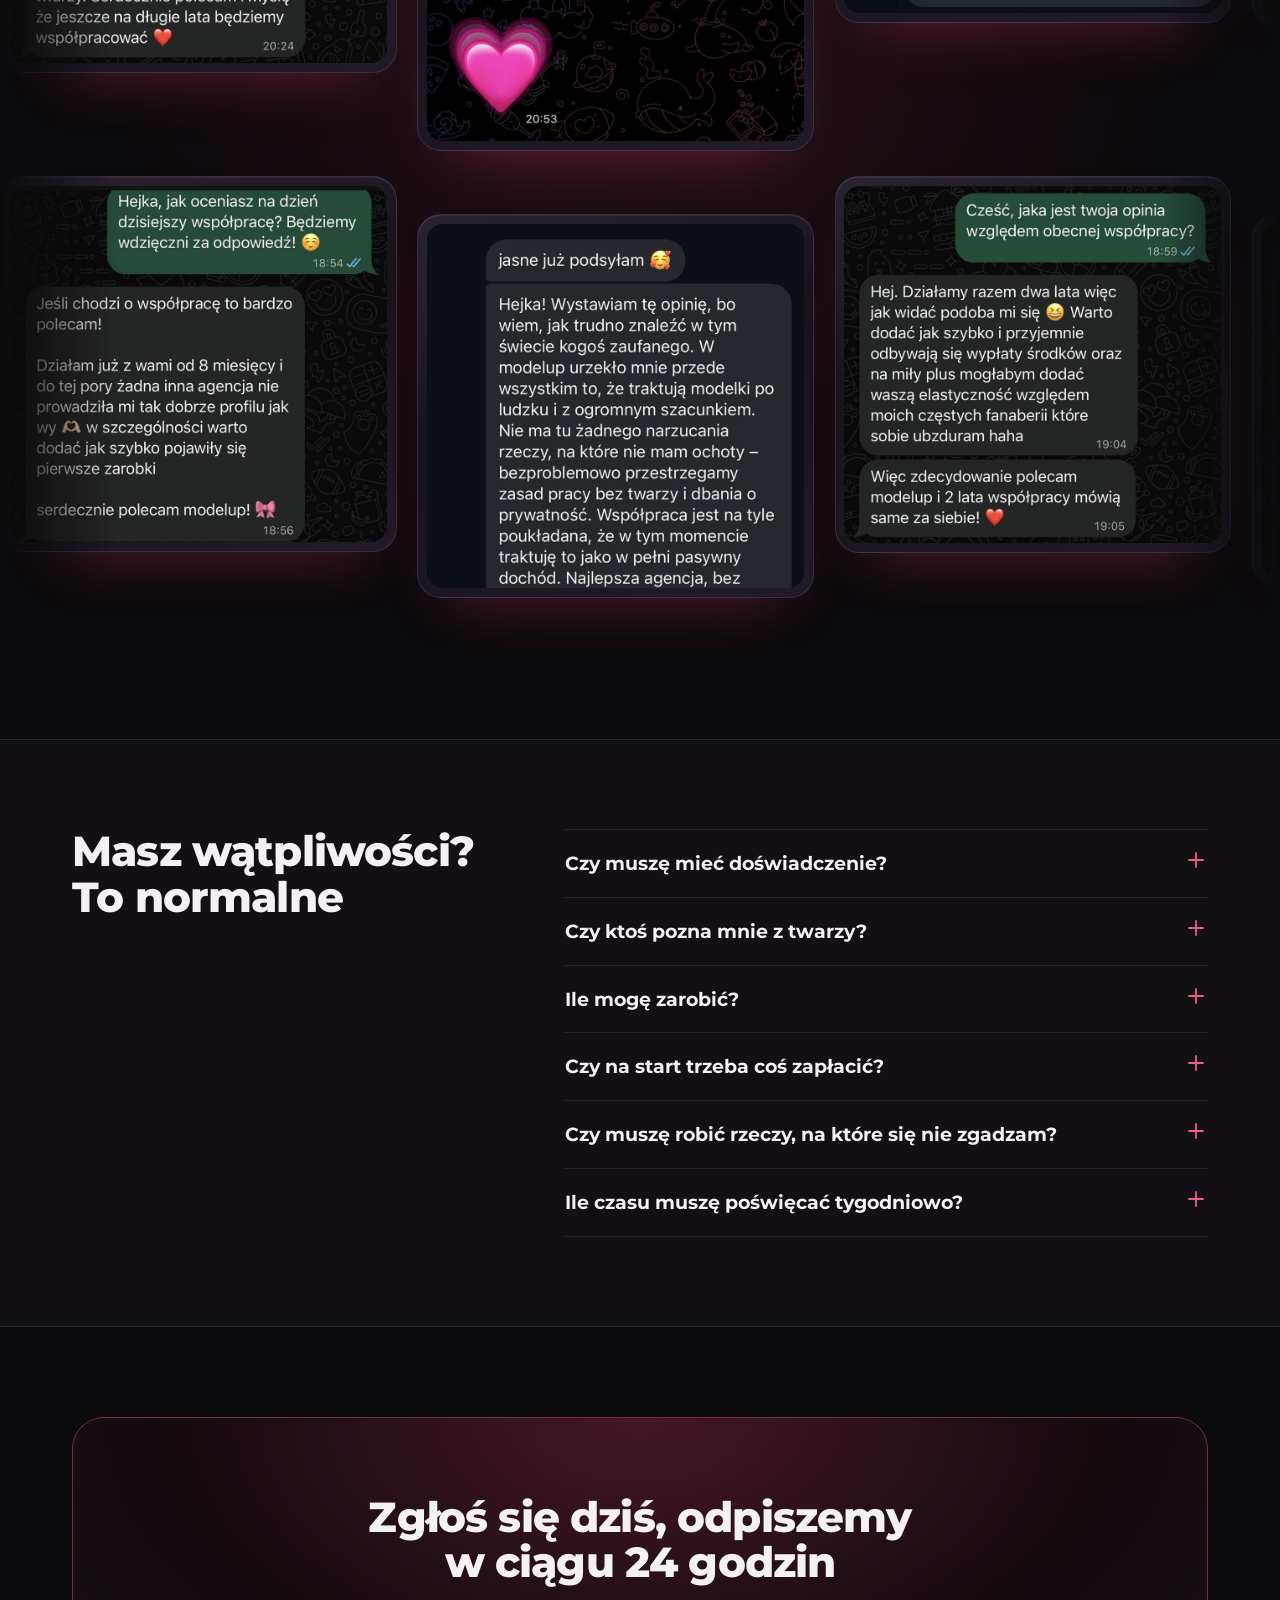
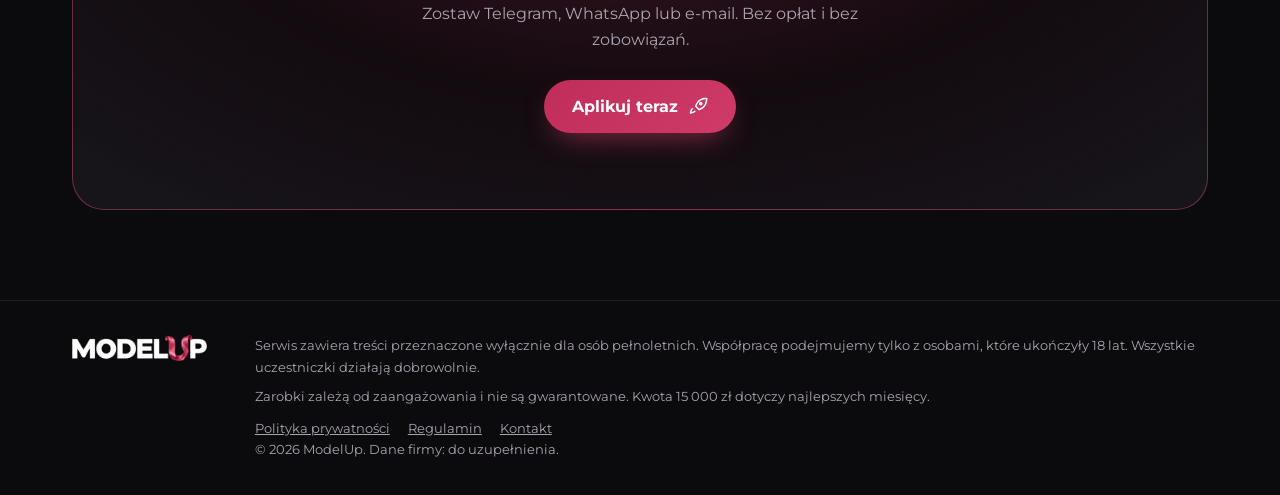
==== commit 1faabf75: "Placeholder formularza: preferowany kontakt Co-Authored-By: Claude Sonnet 5.5 <noreply@anthropic.com" ====
--- a/index.html
+++ b/index.html
@@ -242,7 +242,8 @@
   footer .wrap{grid-template-columns:1fr}
   .shot{width:78vw}
   .car{-webkit-mask-image:none;mask-image:none}
-  .mcta{display:block;position:fixed;inset:auto 0 0 0;z-index:30;padding:10px 16px calc(10px + env(safe-area-inset-bottom));background:rgba(11,10,12,.92);backdrop-filter:blur(12px);-webkit-backdrop-filter:blur(12px);border-top:1px solid var(--line)}
+  .mcta{display:block;position:fixed;inset:auto 0 0 0;z-index:30;transform:translateY(110%);transition:transform .35s cubic-bezier(.2,.7,.2,1);padding:10px 16px calc(10px + env(safe-area-inset-bottom));background:rgba(11,10,12,.92);backdrop-filter:blur(12px);-webkit-backdrop-filter:blur(12px);border-top:1px solid var(--line)}
+  .mcta.show{transform:none}
   .mcta .btn{width:100%}
   body{padding-bottom:78px}
 }
@@ -295,7 +296,7 @@
       <div id="formBody">
         <h2>Zostaw kontakt</h2>
         <p class="sub">Odezwiemy się w ciągu 24 godzin.</p>
-        <div class="field"><label for="kontakt">Telegram, WhatsApp lub e-mail</label><input id="kontakt" name="kontakt" autocomplete="off" autocapitalize="none" spellcheck="false" placeholder="np. @login, 500 000 000 lub imie@mail.pl"><div class="err">Podaj login na Telegramie, numer telefonu (WhatsApp) lub e-mail</div></div>
+        <div class="field"><label for="kontakt">Telegram, WhatsApp lub e-mail</label><input id="kontakt" name="kontakt" autocomplete="off" autocapitalize="none" spellcheck="false" placeholder="Twój preferowany kontakt"><div class="err">Podaj login na Telegramie, numer telefonu (WhatsApp) lub e-mail</div></div>
         <input type="text" name="firma" tabindex="-1" autocomplete="off" style="position:absolute;left:-9999px" aria-hidden="true">
         <button class="btn" type="submit">Aplikuj teraz<svg class="ico"><use href="#i-rocket"/></svg></button>
         <p class="note">Wysyłając zgłoszenie, potwierdzasz, że masz ukończone 18 lat, i akceptujesz <a href="#">politykę prywatności</a>.</p>
@@ -447,6 +448,10 @@
 
 <script>
 (function(){
+  (function(){var bar=document.querySelector('.mcta'),btn=document.querySelector('#aplikuj .btn');if(!bar||!btn)return;var vis=true;
+    function upd(){bar.classList.toggle('show',window.scrollY>160&&!vis)}
+    if('IntersectionObserver' in window){new IntersectionObserver(function(e){vis=e[0].isIntersecting;upd()}).observe(btn)}else{vis=false}
+    window.addEventListener('scroll',upd,{passive:true});upd()})();
   var f=document.getElementById('aplikuj');
   function bad(id,cond){var el=document.getElementById(id).closest('.field');el.classList.toggle('bad',cond);return cond}
   f.addEventListener('submit',function(e){
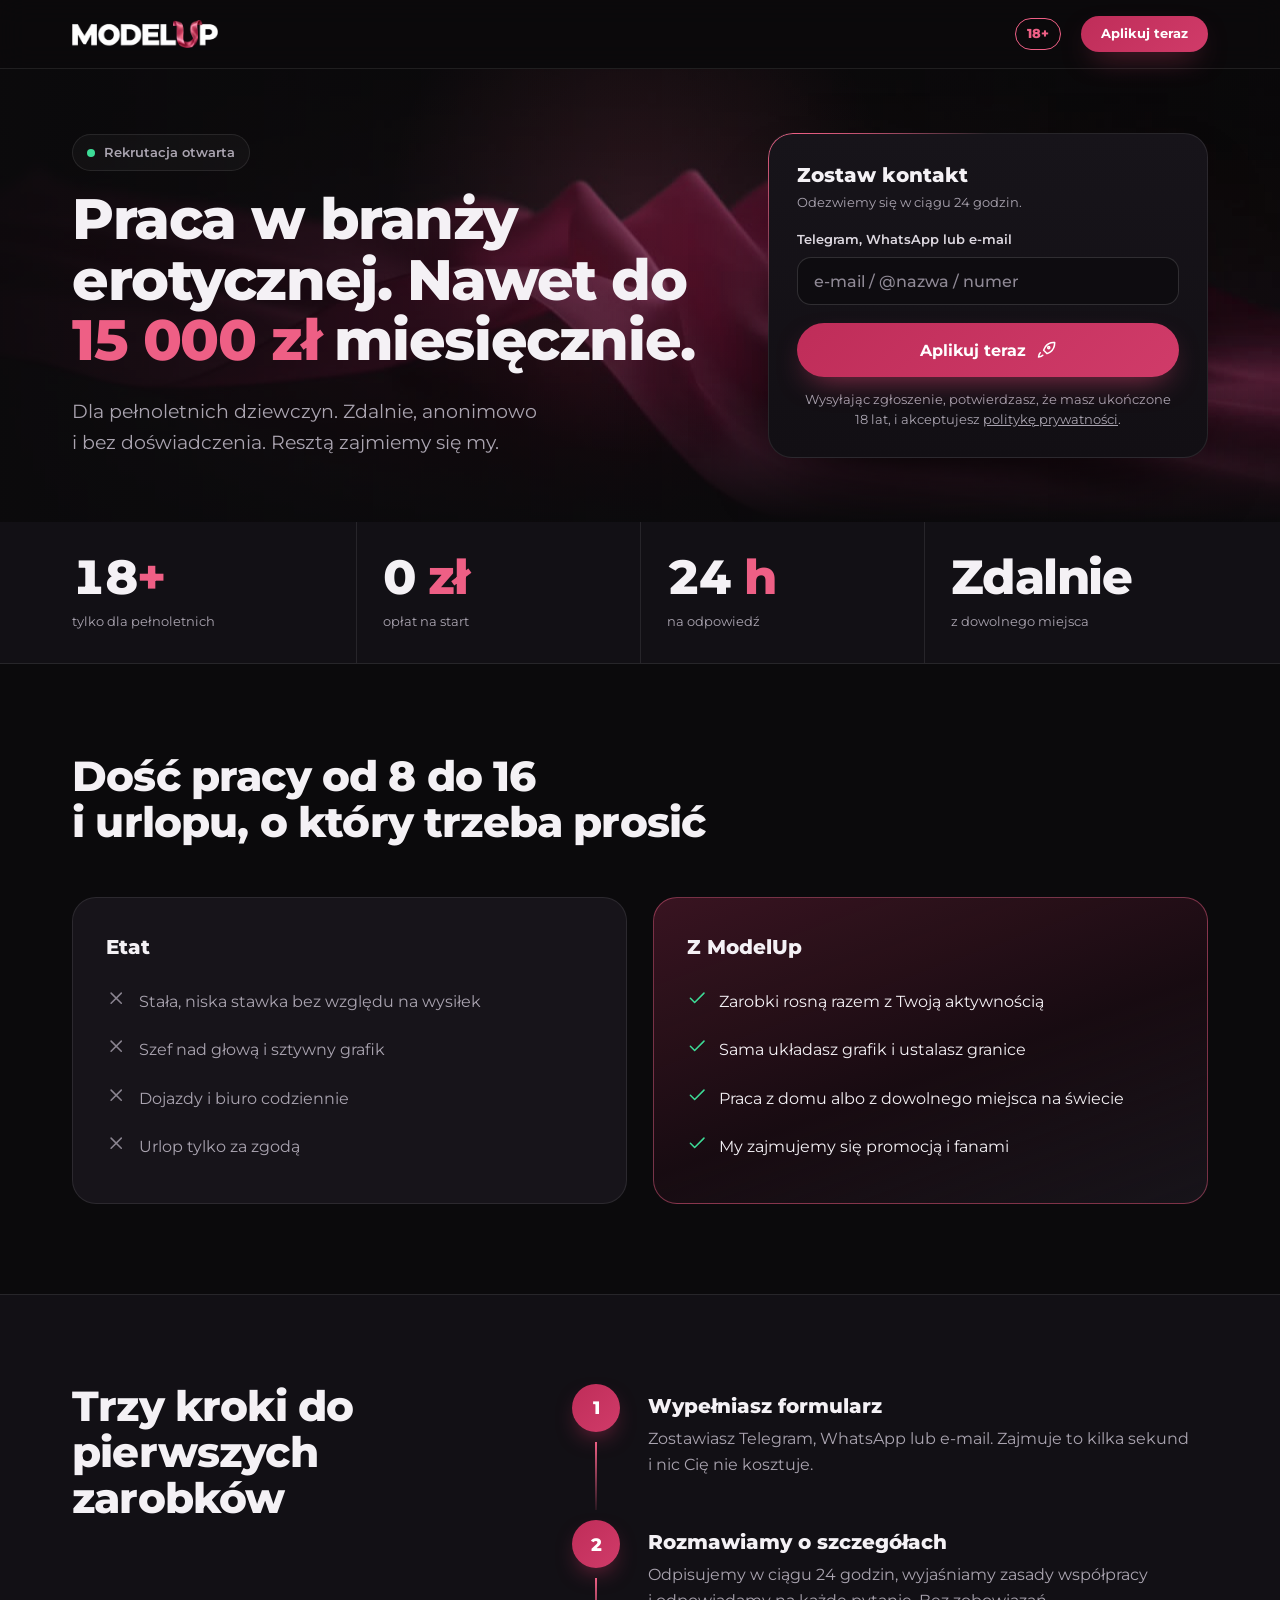
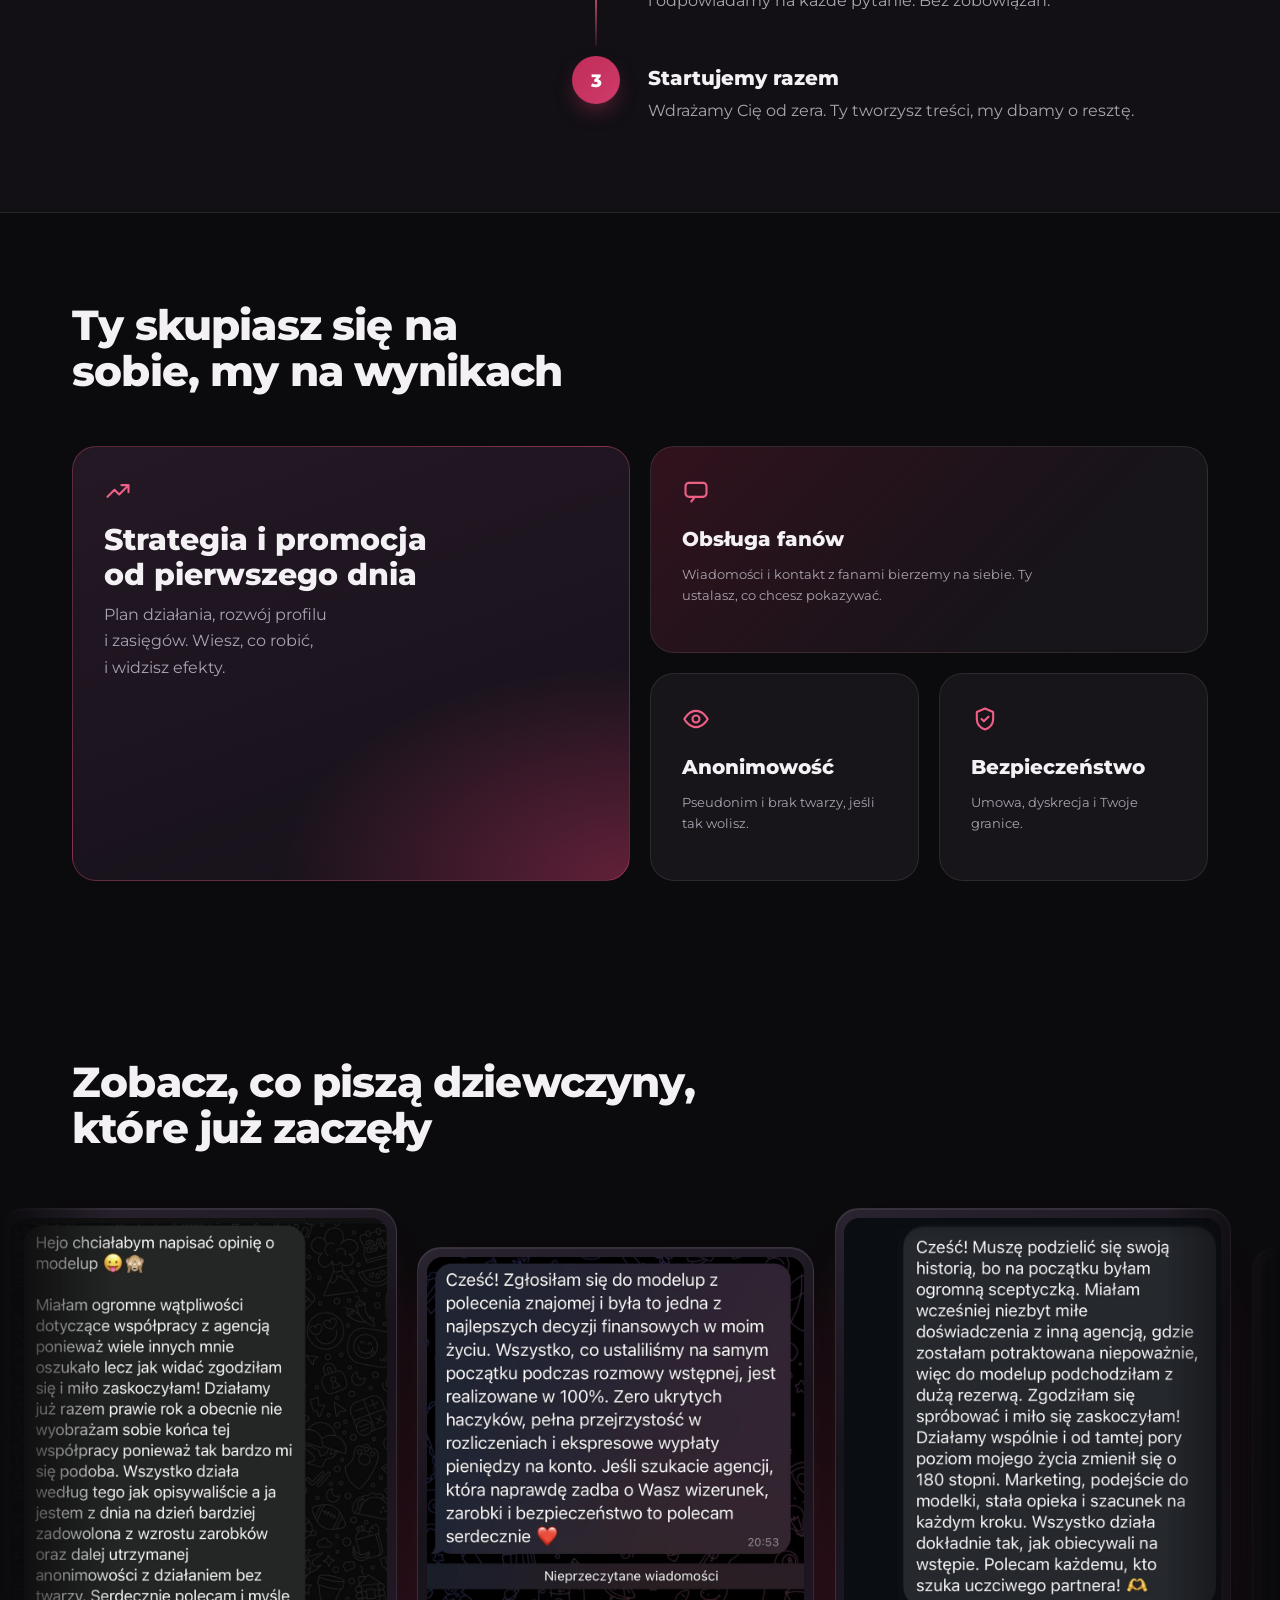
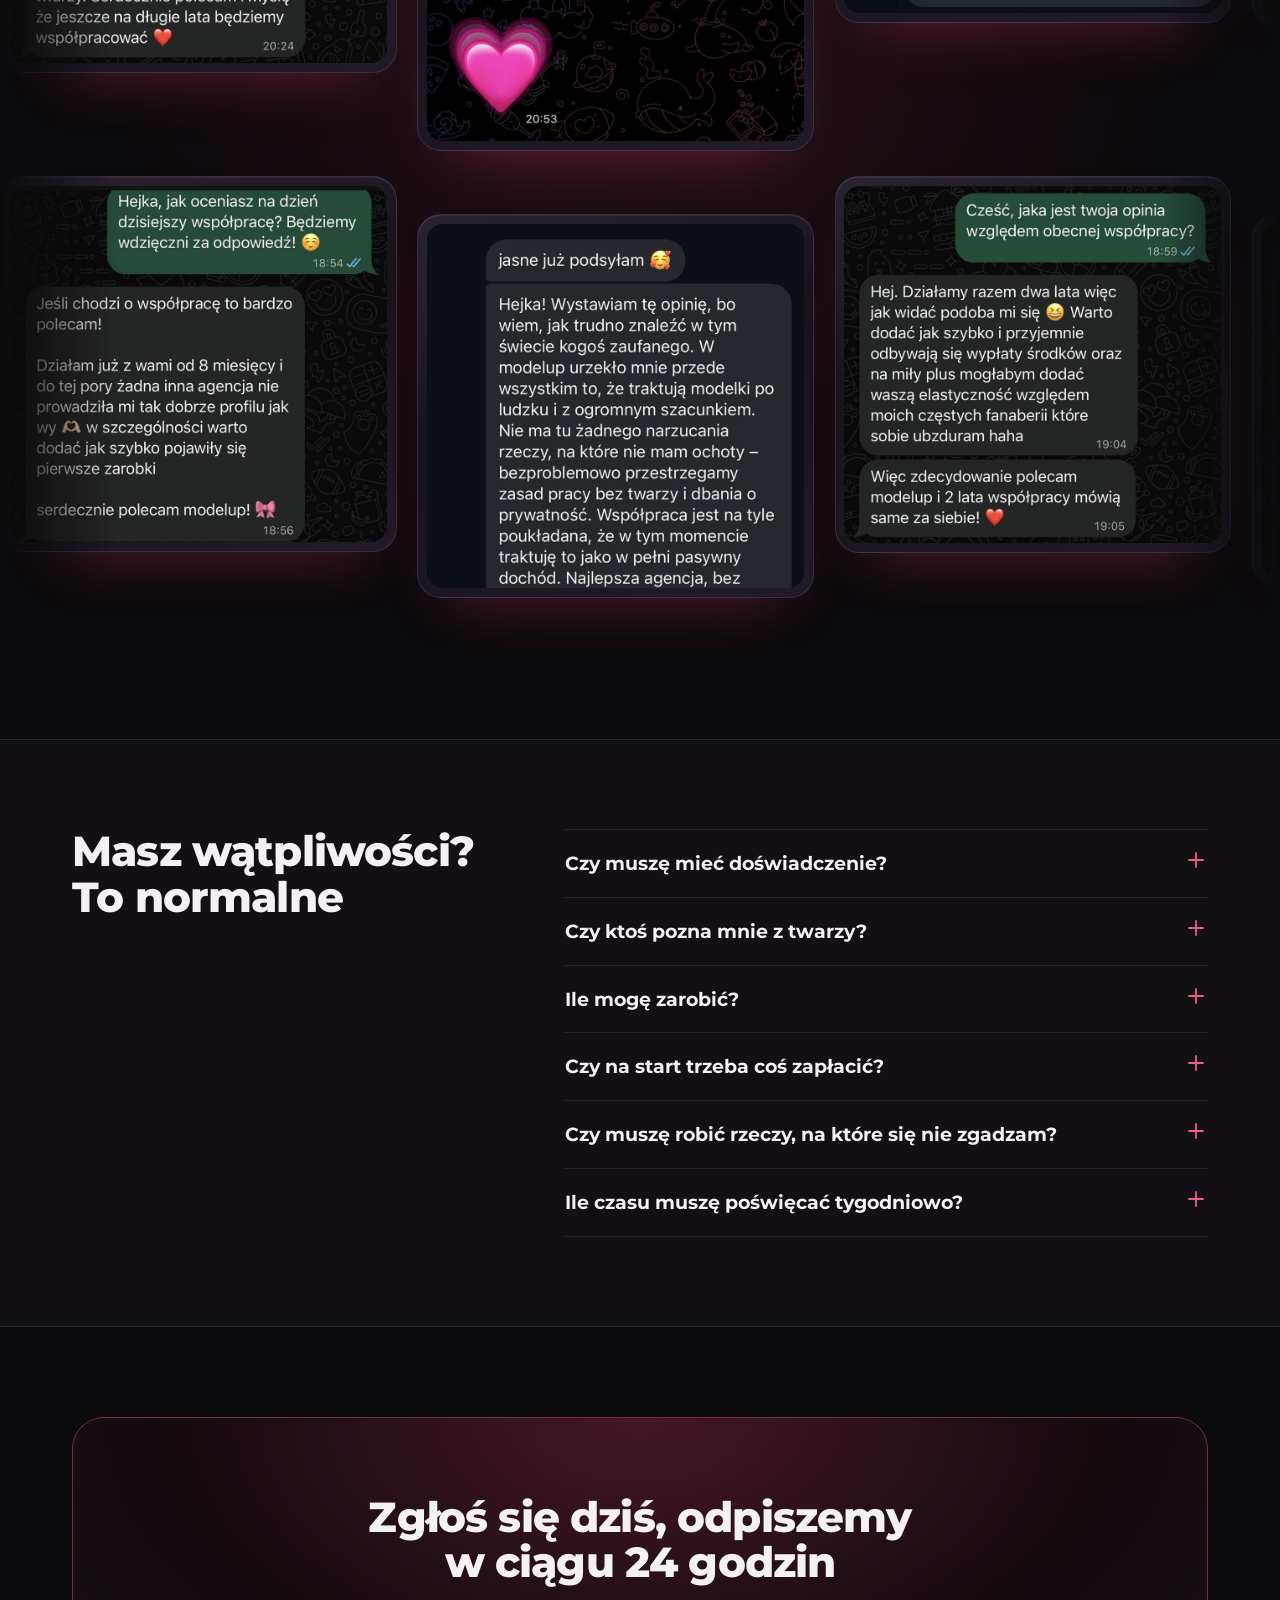
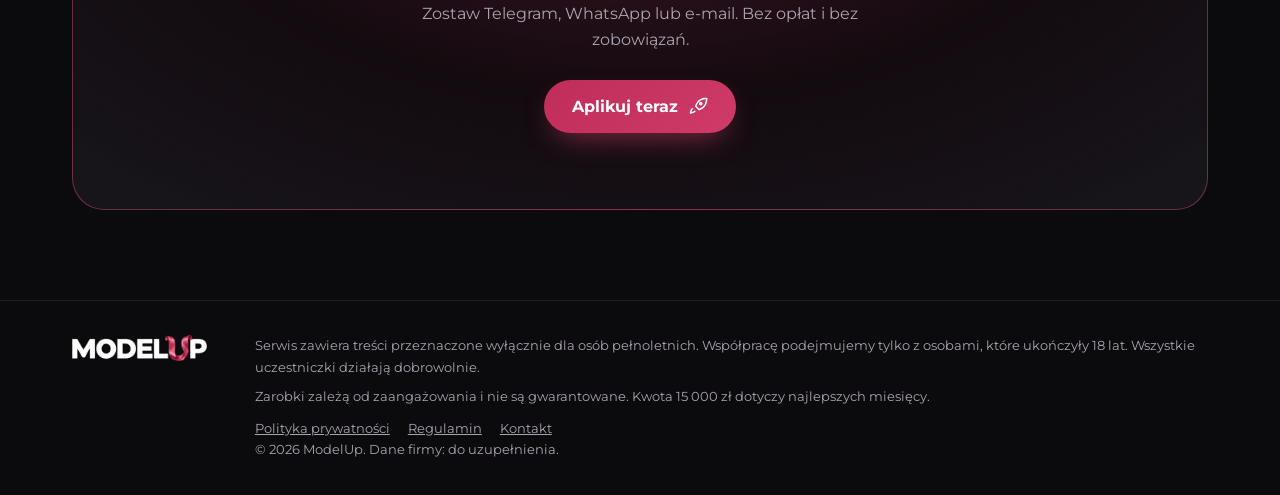
==== commit 5282aaac: "Placeholder formularza: e-mail / @nazwa / numer Co-Authored-By: Claude Sonnet 5.5 <noreply@anthropic" ====
--- a/index.html
+++ b/index.html
@@ -296,7 +296,7 @@
       <div id="formBody">
         <h2>Zostaw kontakt</h2>
         <p class="sub">Odezwiemy się w ciągu 24 godzin.</p>
-        <div class="field"><label for="kontakt">Telegram, WhatsApp lub e-mail</label><input id="kontakt" name="kontakt" autocomplete="off" autocapitalize="none" spellcheck="false" placeholder="Twój preferowany kontakt"><div class="err">Podaj login na Telegramie, numer telefonu (WhatsApp) lub e-mail</div></div>
+        <div class="field"><label for="kontakt">Telegram, WhatsApp lub e-mail</label><input id="kontakt" name="kontakt" autocomplete="off" autocapitalize="none" spellcheck="false" placeholder="e-mail / @nazwa / numer"><div class="err">Podaj login na Telegramie, numer telefonu (WhatsApp) lub e-mail</div></div>
         <input type="text" name="firma" tabindex="-1" autocomplete="off" style="position:absolute;left:-9999px" aria-hidden="true">
         <button class="btn" type="submit">Aplikuj teraz<svg class="ico"><use href="#i-rocket"/></svg></button>
         <p class="note">Wysyłając zgłoszenie, potwierdzasz, że masz ukończone 18 lat, i akceptujesz <a href="#">politykę prywatności</a>.</p>
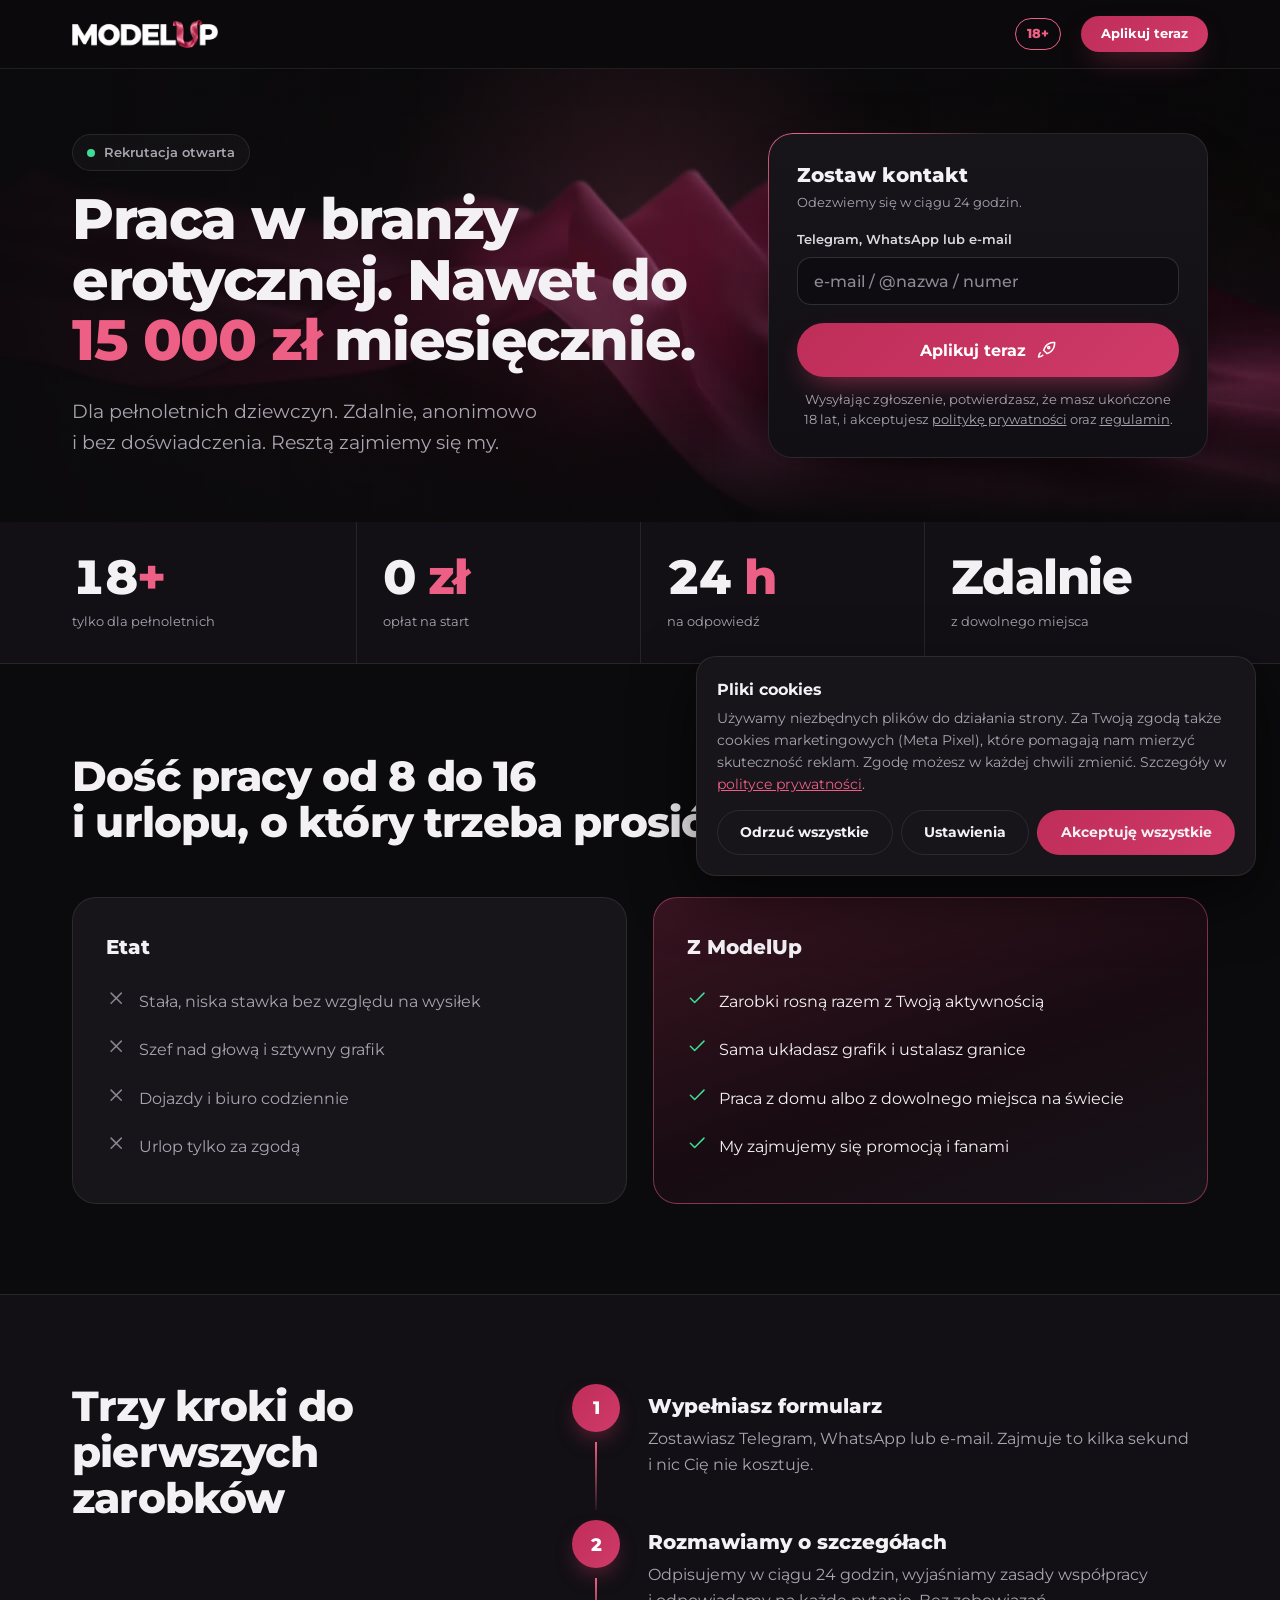
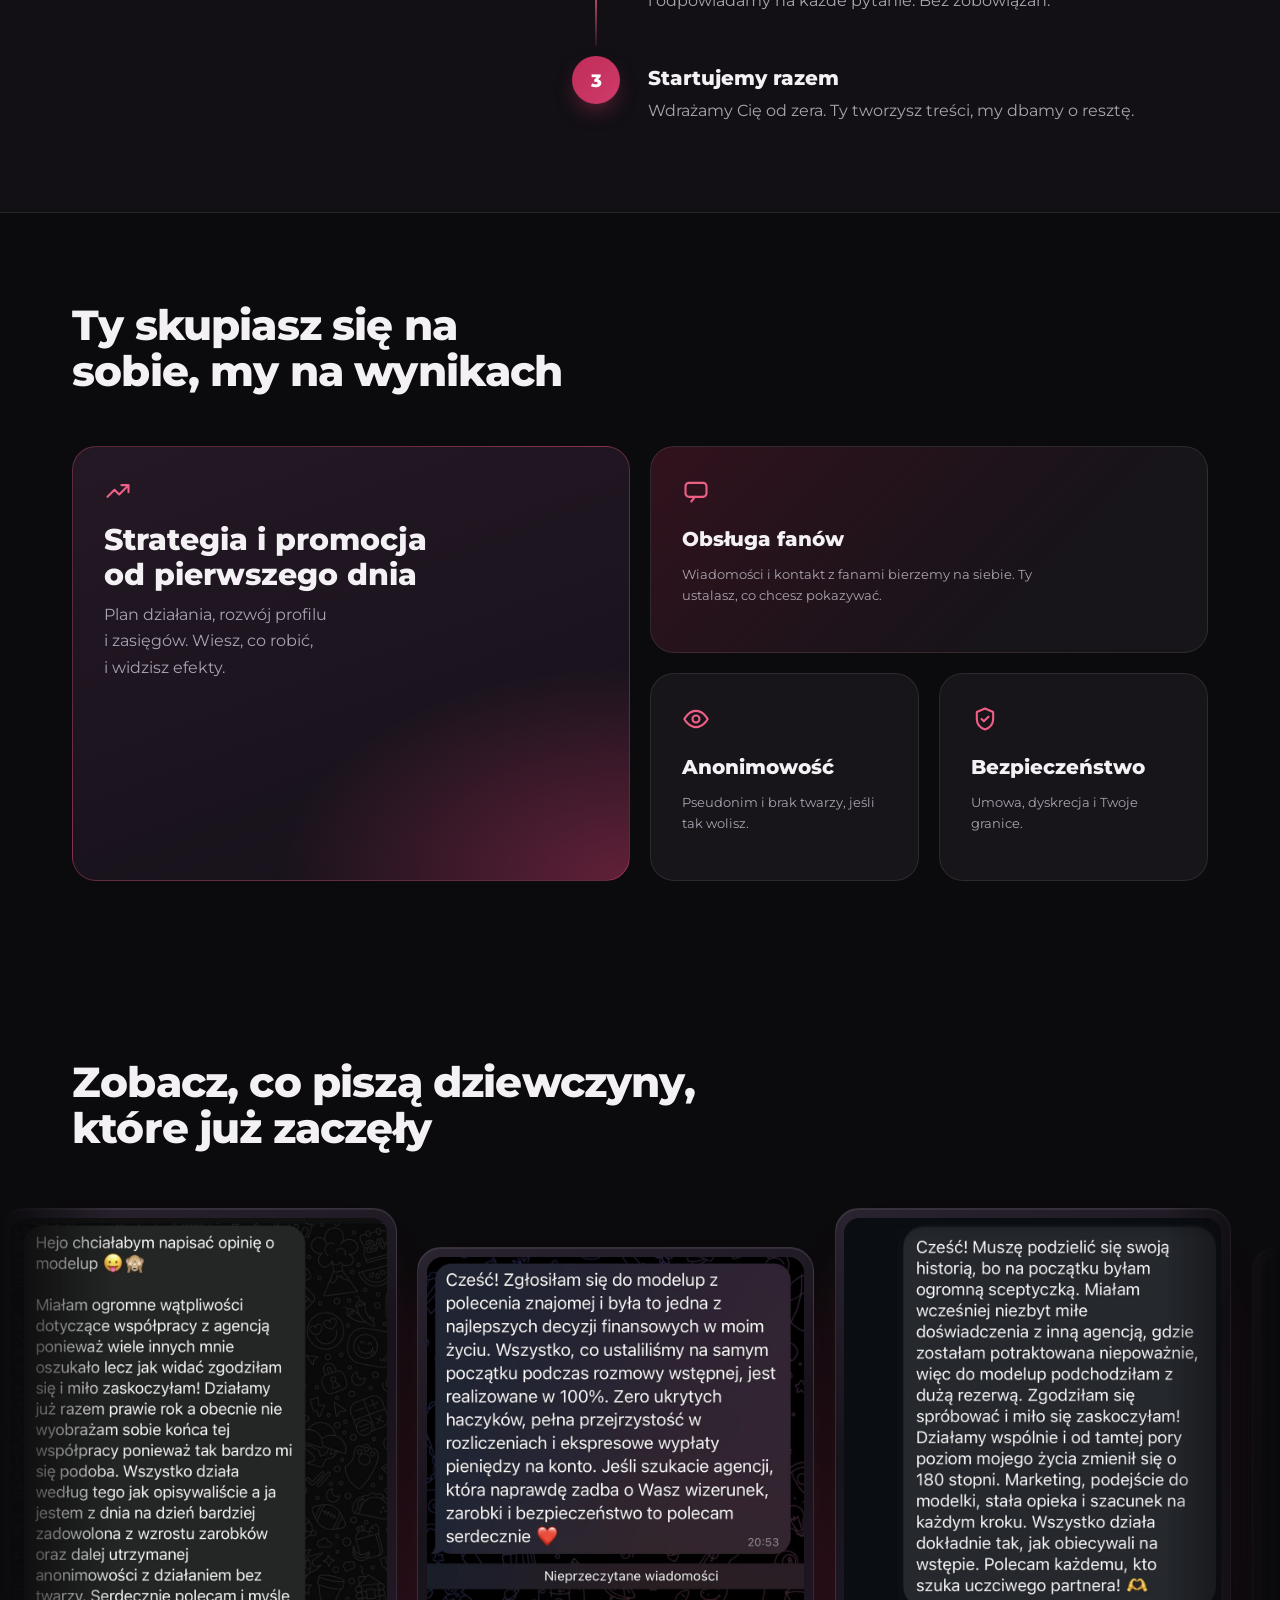
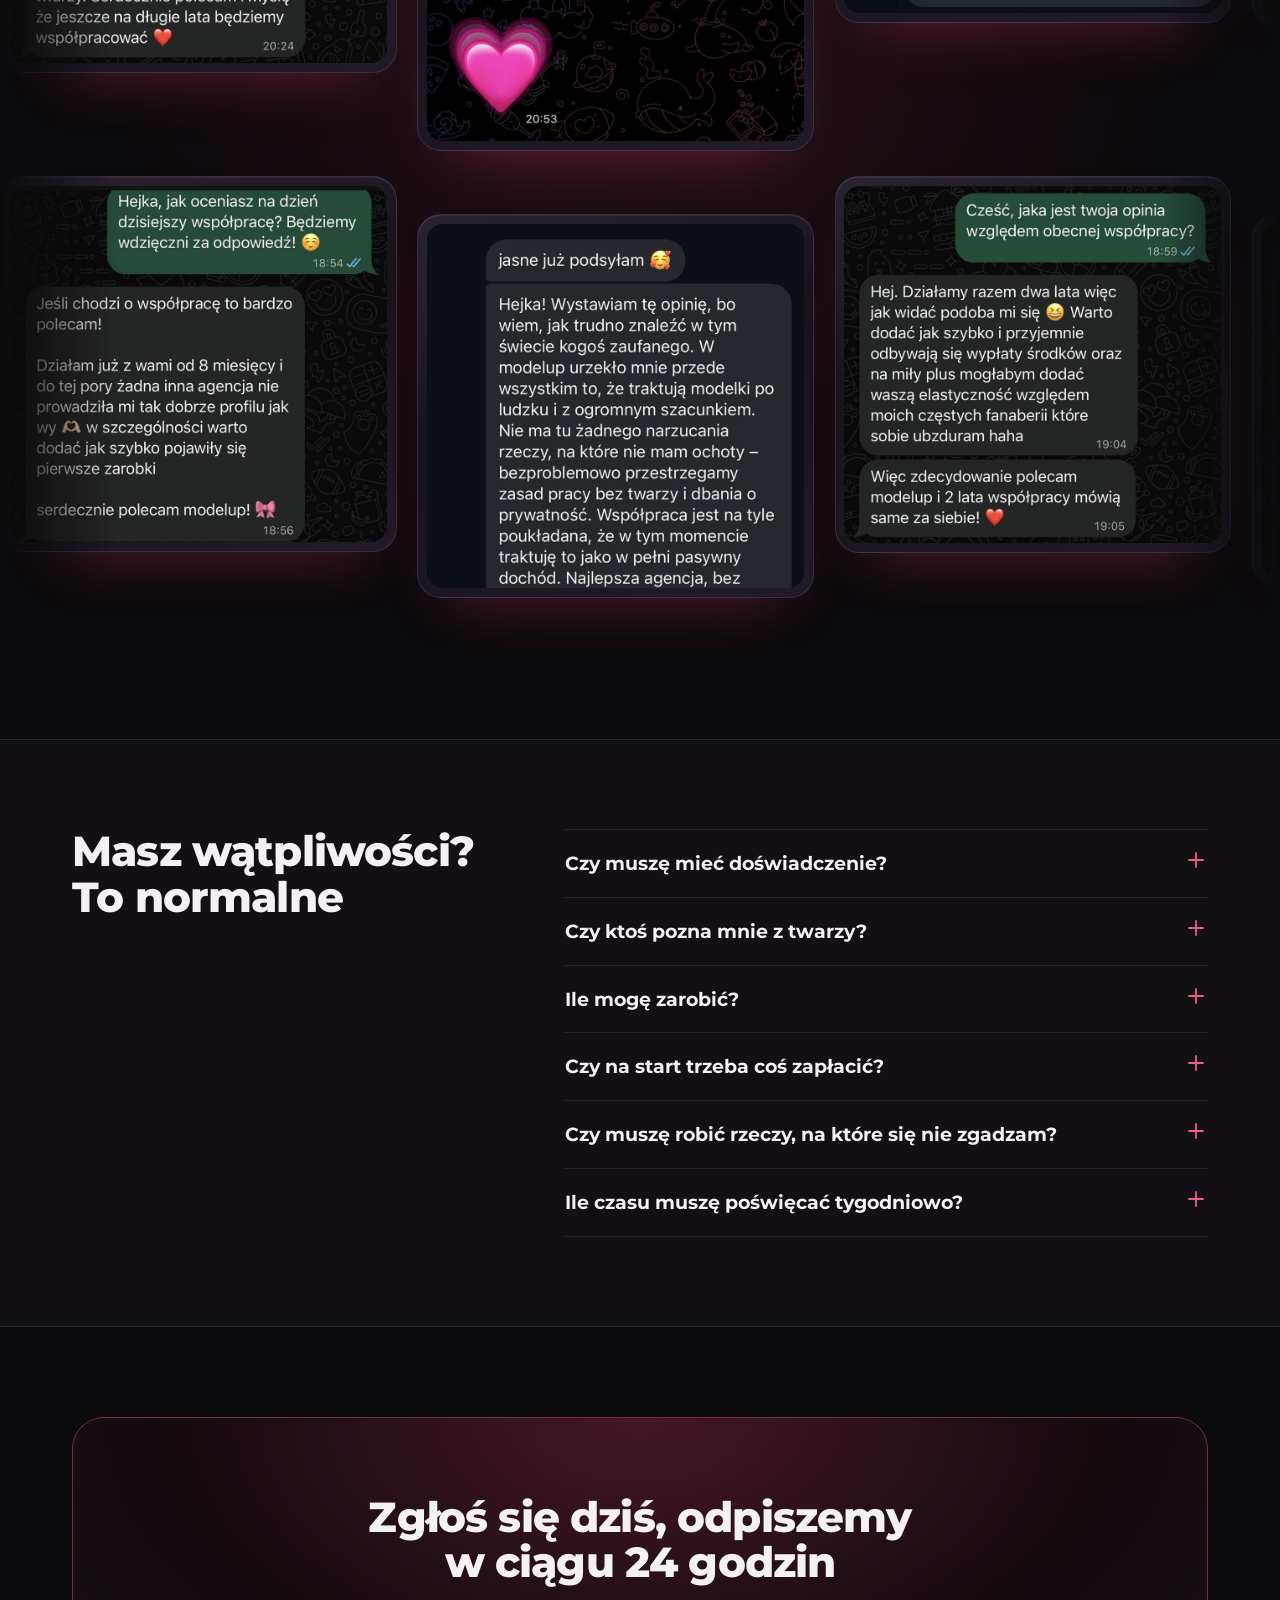
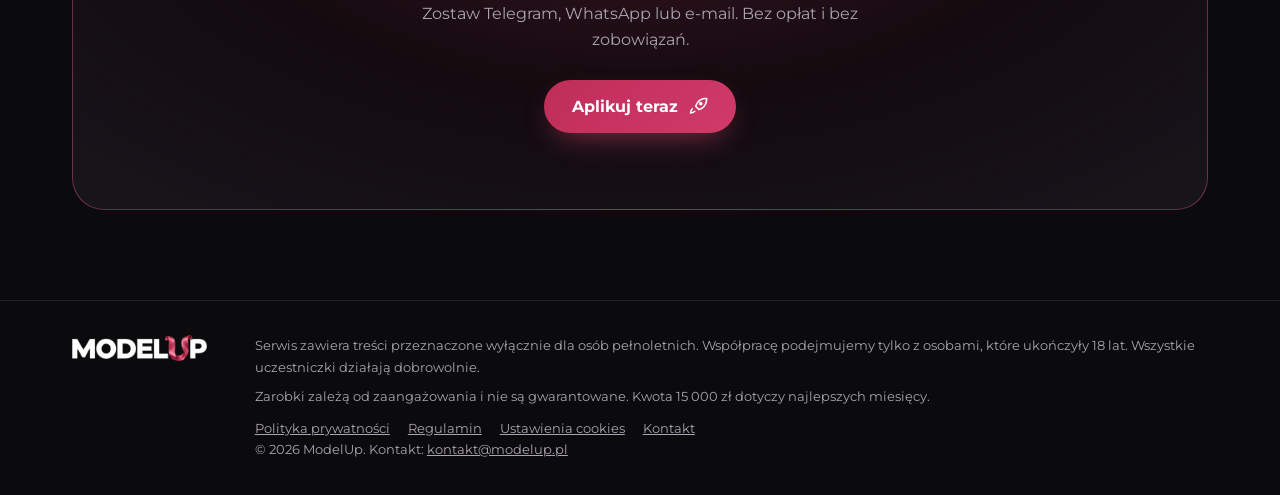
==== commit 5484137a: "Cookies, polityka prywatności i regulamin Co-Authored-By: Claude Sonnet 5.5 <noreply@anthropic.com>" ====
--- a/index.html
+++ b/index.html
@@ -10,6 +10,7 @@
 <link rel="preconnect" href="https://fonts.googleapis.com">
 <link rel="preconnect" href="https://fonts.gstatic.com" crossorigin>
 <link href="https://fonts.googleapis.com/css2?family=Montserrat:wght@400;500;600;700;800&display=swap" rel="stylesheet">
+<link rel="stylesheet" href="assets/cookies.css">
 <style>
 /* Design Read: landing dla kobiet 20-30 lat, ciemny premium, jeden akcent z logo (róż), natywny CSS.
    Dials: VARIANCE 7, MOTION 6, DENSITY 3. Skala promieni: karty 24, ekrany 16, pola 14, przyciski pill. */
@@ -299,7 +300,7 @@
         <div class="field"><label for="kontakt">Telegram, WhatsApp lub e-mail</label><input id="kontakt" name="kontakt" autocomplete="off" autocapitalize="none" spellcheck="false" placeholder="e-mail / @nazwa / numer"><div class="err">Podaj login na Telegramie, numer telefonu (WhatsApp) lub e-mail</div></div>
         <input type="text" name="firma" tabindex="-1" autocomplete="off" style="position:absolute;left:-9999px" aria-hidden="true">
         <button class="btn" type="submit">Aplikuj teraz<svg class="ico"><use href="#i-rocket"/></svg></button>
-        <p class="note">Wysyłając zgłoszenie, potwierdzasz, że masz ukończone 18 lat, i akceptujesz <a href="#">politykę prywatności</a>.</p>
+        <p class="note">Wysyłając zgłoszenie, potwierdzasz, że masz ukończone 18 lat, i akceptujesz <a href="polityka-prywatnosci.html">politykę prywatności</a> oraz <a href="regulamin.html">regulamin</a>.</p>
       </div>
       <div class="ok" id="formOk">
         <div class="circ"><svg class="ico"><use href="#i-check"/></svg></div>
@@ -438,14 +439,15 @@
     <div>
       <p>Serwis zawiera treści przeznaczone wyłącznie dla osób pełnoletnich. Współpracę podejmujemy tylko z osobami, które ukończyły 18 lat. Wszystkie uczestniczki działają dobrowolnie.</p>
       <p>Zarobki zależą od zaangażowania i nie są gwarantowane. Kwota 15 000 zł dotyczy najlepszych miesięcy.</p>
-      <nav><a href="#">Polityka prywatności</a><a href="#">Regulamin</a><a href="#">Kontakt</a></nav>
-      <p>© 2026 ModelUp. Dane firmy: do uzupełnienia.</p>
+      <nav><a href="polityka-prywatnosci.html">Polityka prywatności</a><a href="regulamin.html">Regulamin</a><a href="#" data-cookie-settings>Ustawienia cookies</a><a href="mailto:kontakt@modelup.pl">Kontakt</a></nav>
+      <p>© 2026 ModelUp. Kontakt: <a href="mailto:kontakt@modelup.pl">kontakt@modelup.pl</a></p>
     </div>
   </div>
 </footer>
 
 <div class="mcta"><a class="btn" href="#aplikuj">Aplikuj teraz</a></div>
 
+<script src="assets/cookies.js"></script>
 <script>
 (function(){
   (function(){var bar=document.querySelector('.mcta'),btn=document.querySelector('#aplikuj .btn');if(!bar||!btn)return;var vis=true;
--- a/assets/cookies.css
+++ b/assets/cookies.css
@@ -0,0 +1,17 @@
+/* baner cookies */
+.ck{position:fixed;z-index:80;left:16px;right:16px;bottom:16px;max-width:560px;background:var(--card);border:1px solid var(--line);border-radius:20px;padding:20px;box-shadow:0 20px 60px rgba(0,0,0,.55);color:var(--text);font-family:'Montserrat',system-ui,sans-serif;font-size:.88rem;line-height:1.55;display:none}
+.ck.show{display:block}
+.ck h2{font-size:1.02rem;margin-bottom:6px}
+.ck p{color:var(--muted);margin-bottom:14px}
+.ck p a{color:var(--rose-2)}
+.ck .row{display:flex;gap:8px;flex-wrap:wrap}
+.ck button{font:inherit;font-weight:700;font-size:.86rem;border-radius:999px;padding:11px 18px;cursor:pointer;border:1px solid var(--line);background:transparent;color:var(--text);flex:1 1 auto;min-height:44px}
+.ck button.pri{background:linear-gradient(135deg,var(--btn-a),var(--btn-b));border-color:transparent}
+.ck button:focus-visible{outline:2px solid var(--rose-2);outline-offset:2px}
+.ck .opts{display:none;margin:0 0 14px;border-top:1px solid var(--line)}
+.ck.det .opts{display:block}
+.ck .opt{display:flex;justify-content:space-between;align-items:flex-start;gap:14px;padding:12px 0;border-bottom:1px solid var(--line)}
+.ck .opt b{display:block;font-size:.88rem}
+.ck .opt span{color:var(--muted);font-size:.8rem}
+.ck input[type=checkbox]{width:22px;height:22px;accent-color:var(--rose);flex:none;margin-top:2px}
+@media(min-width:700px){.ck{left:auto;right:24px;bottom:24px}}
